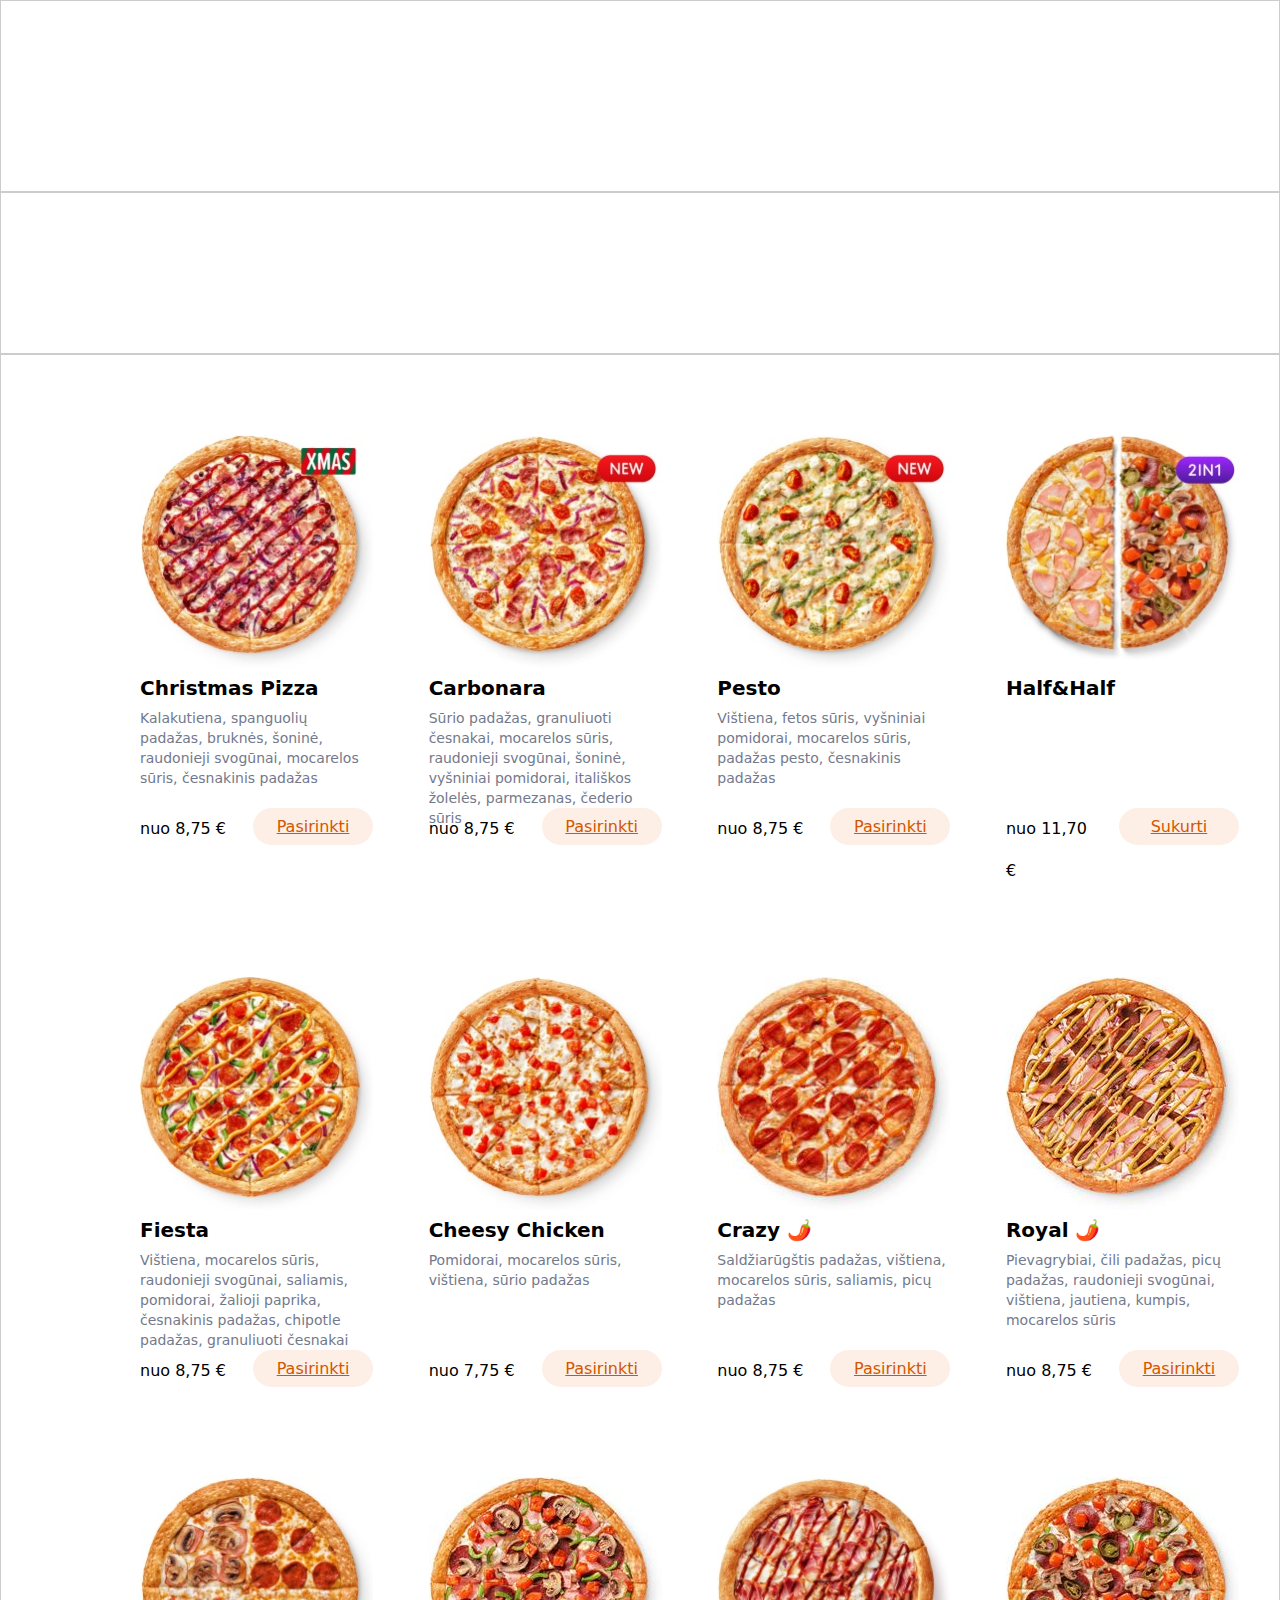
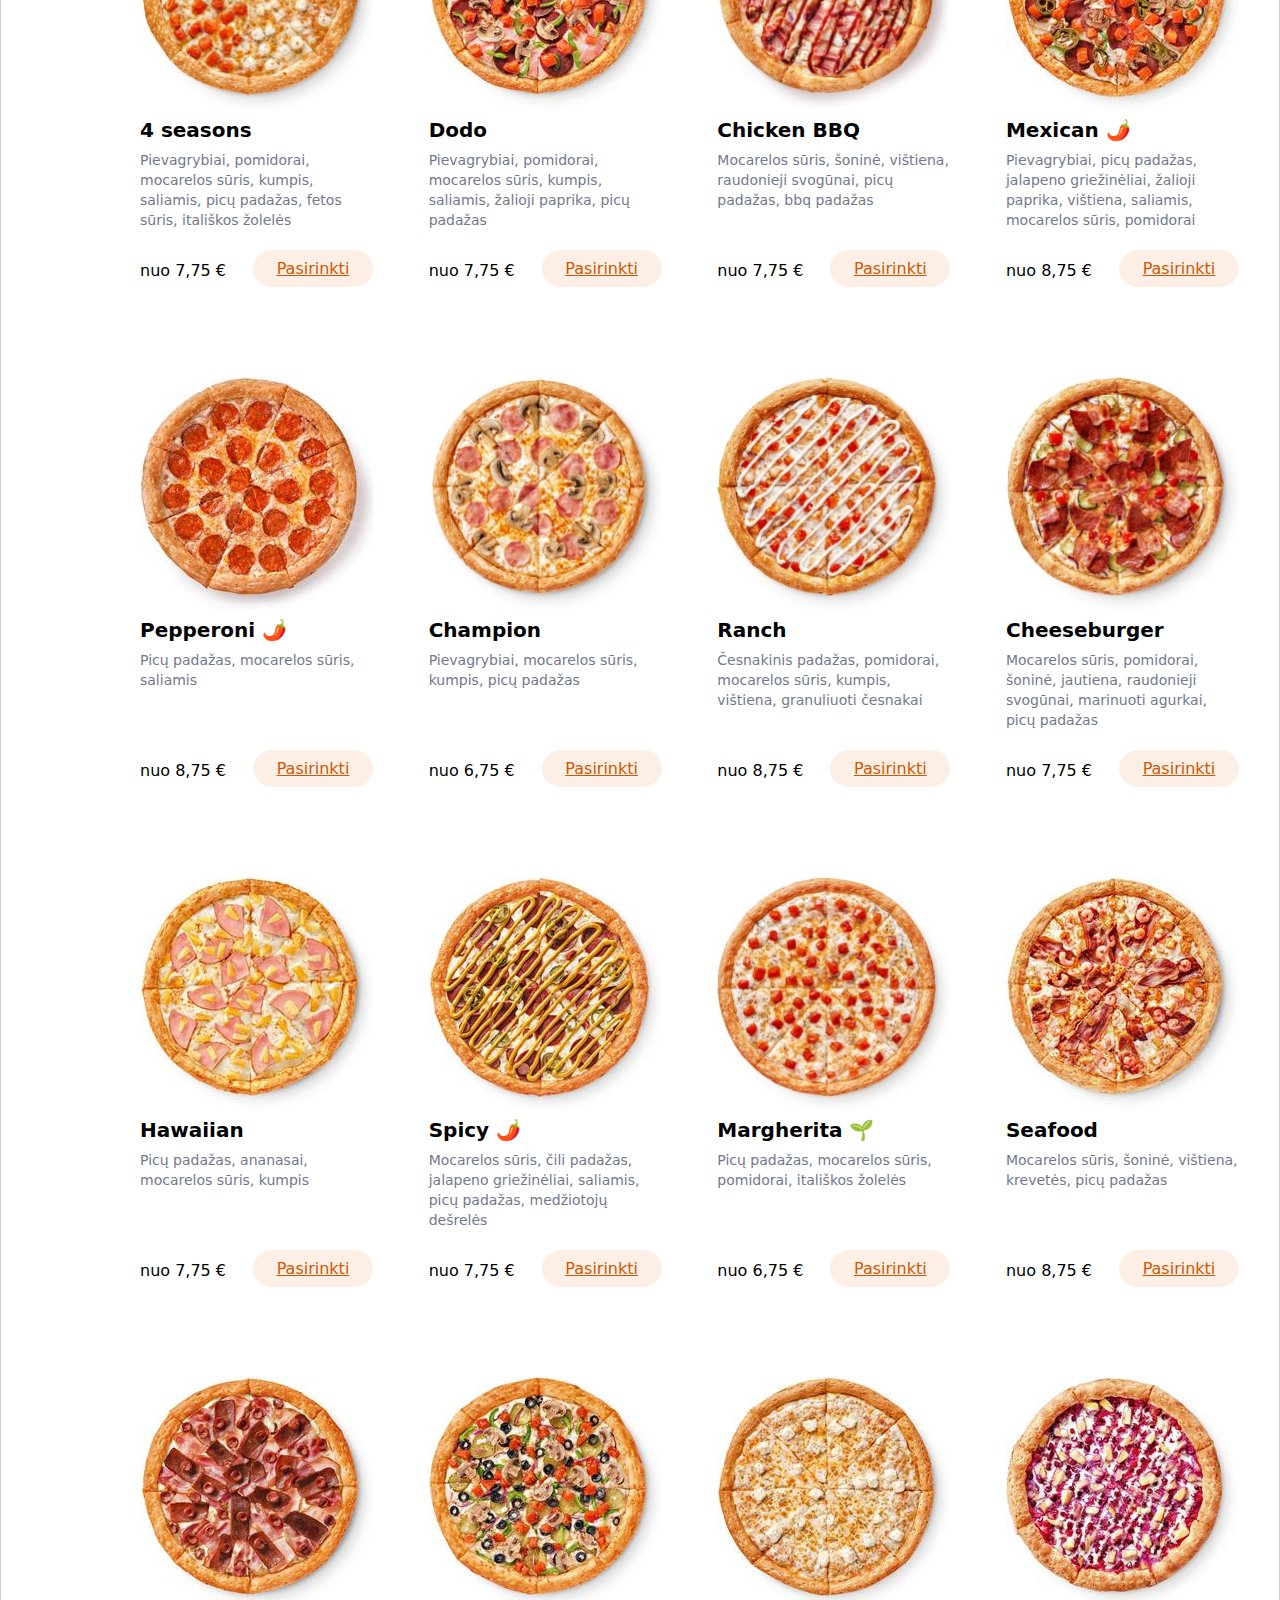
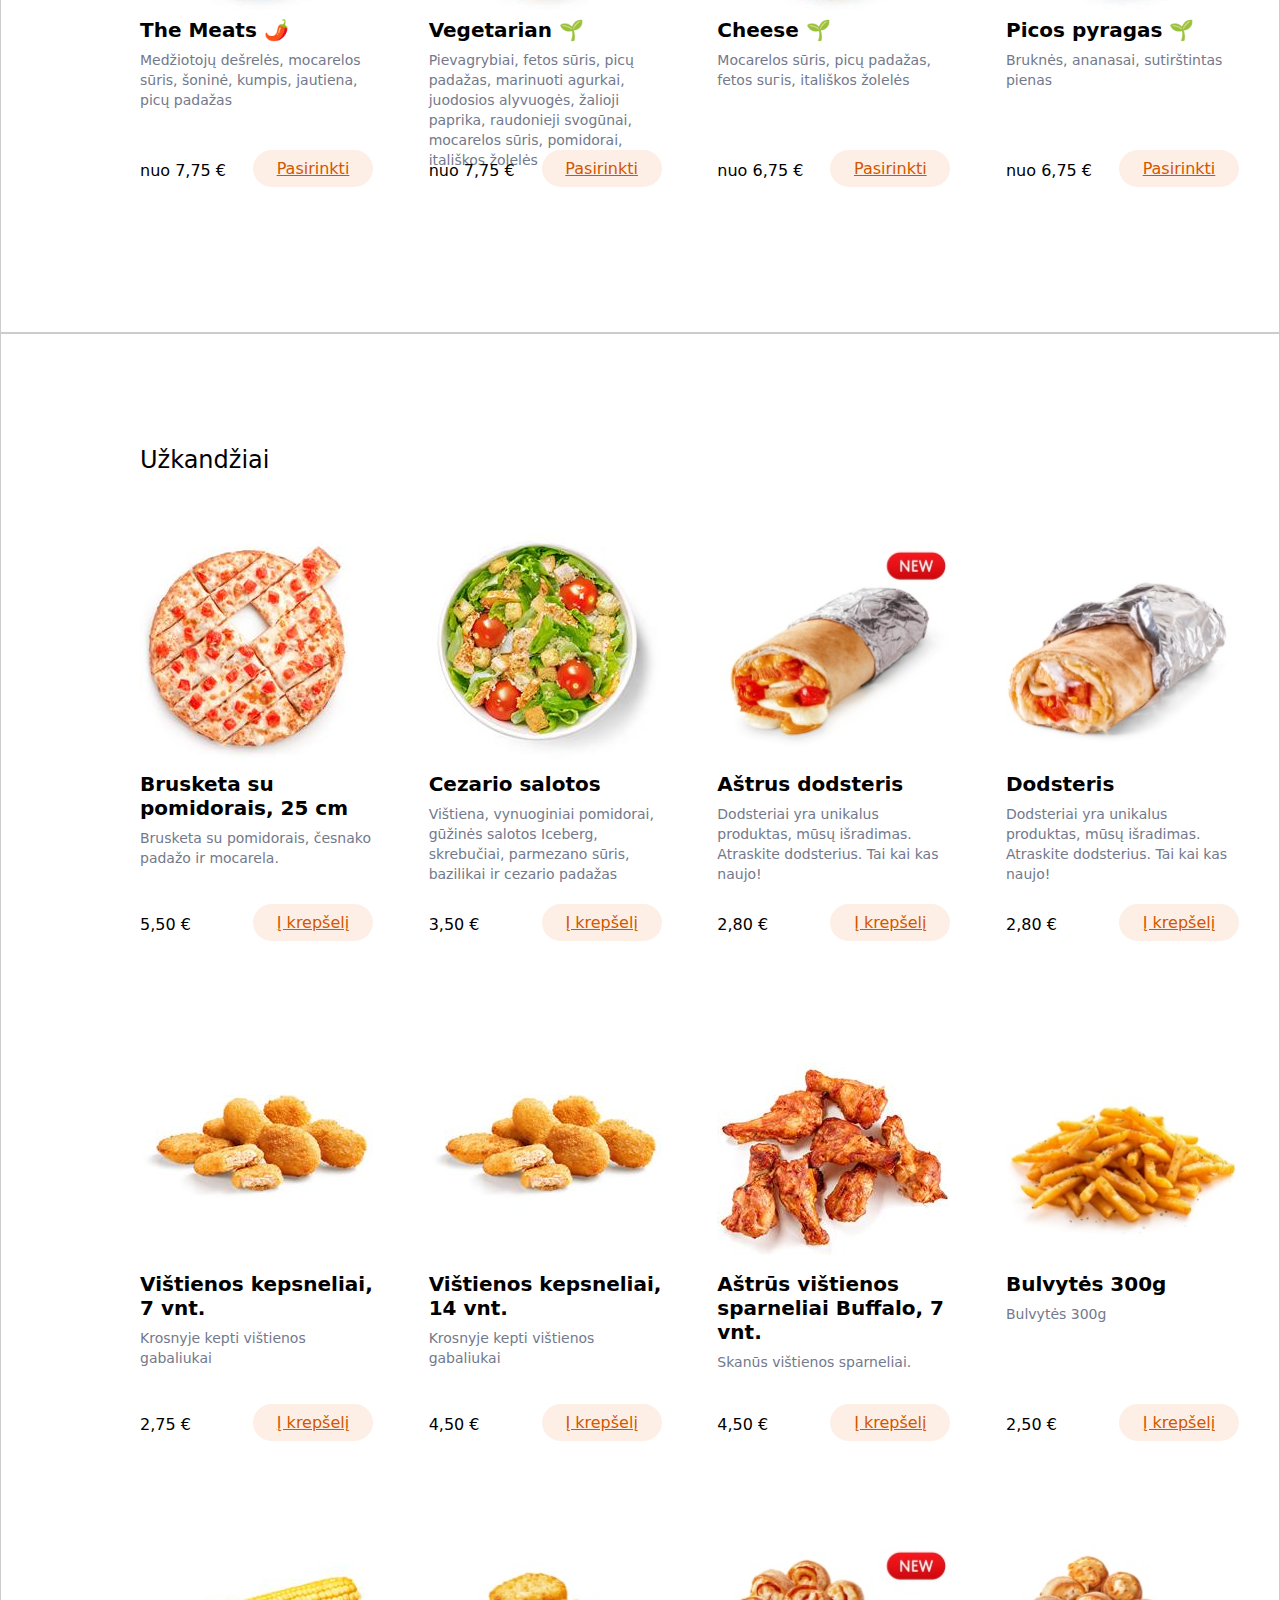
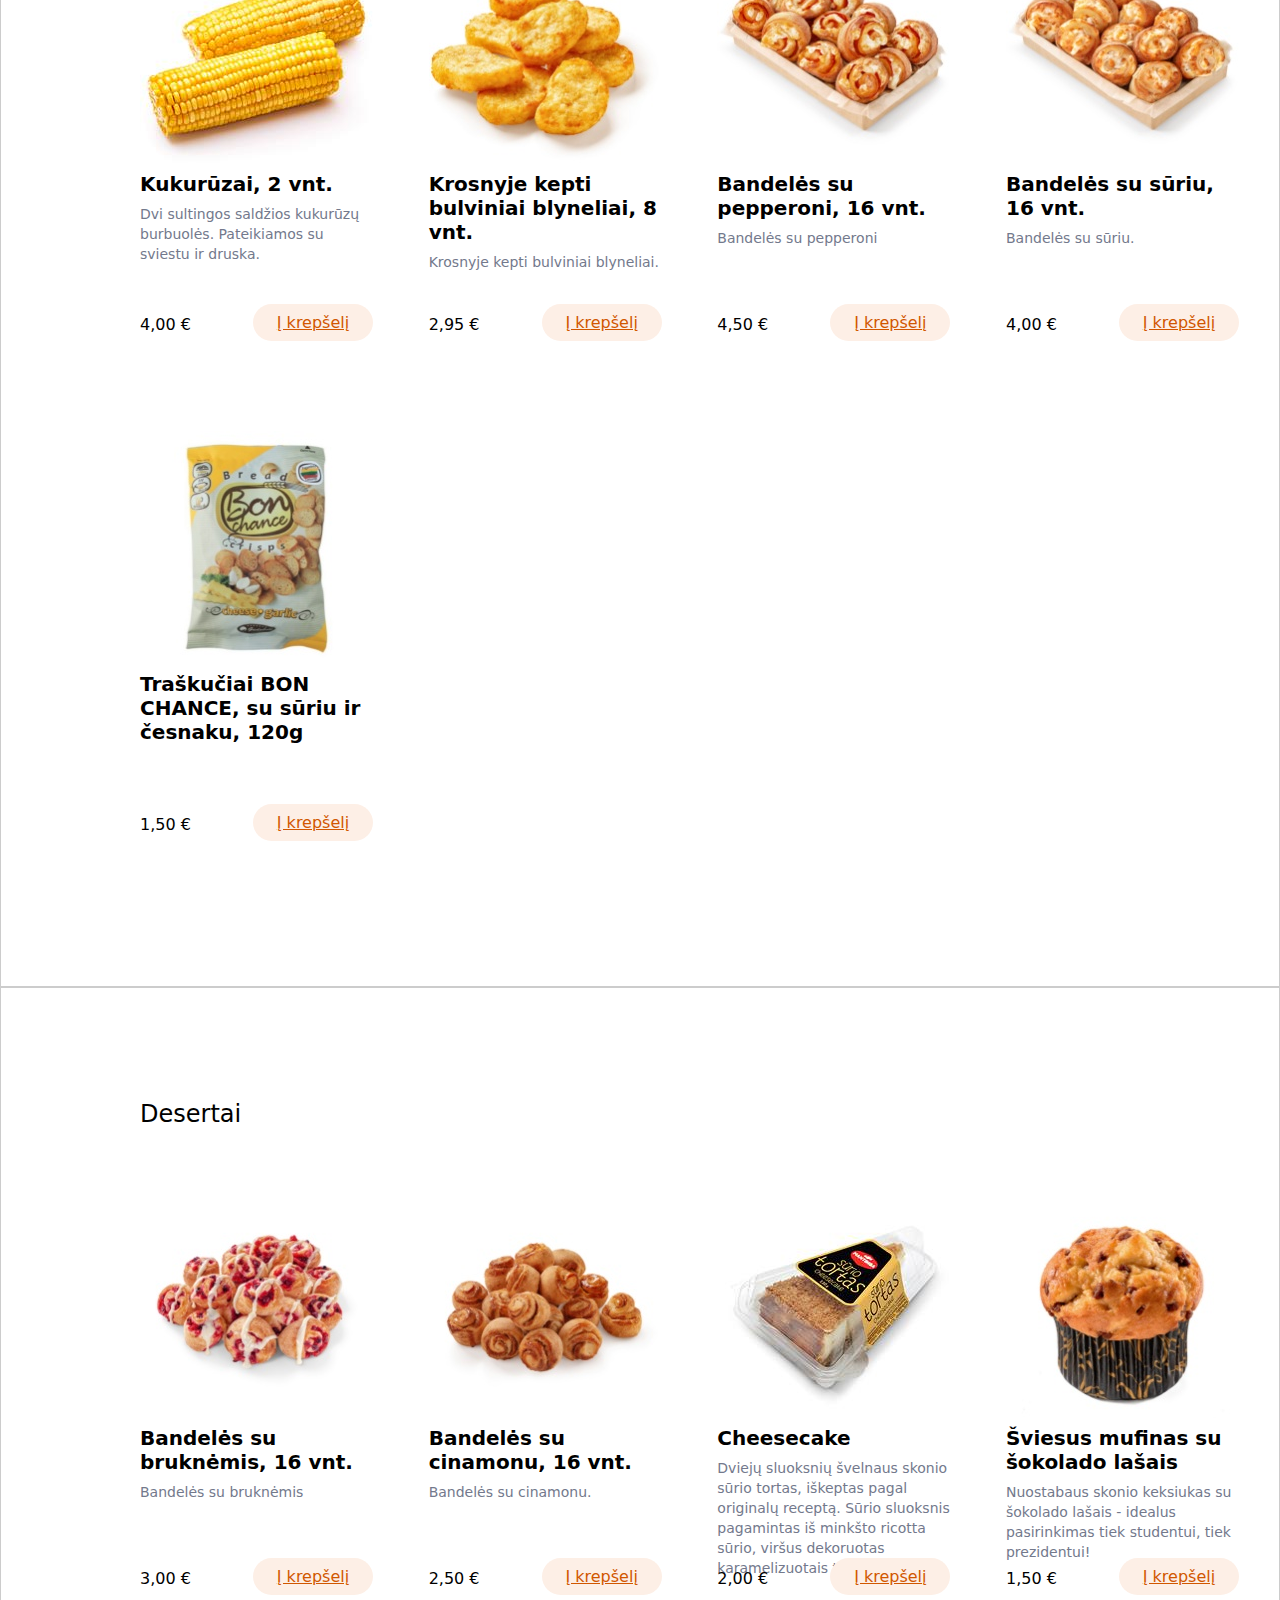
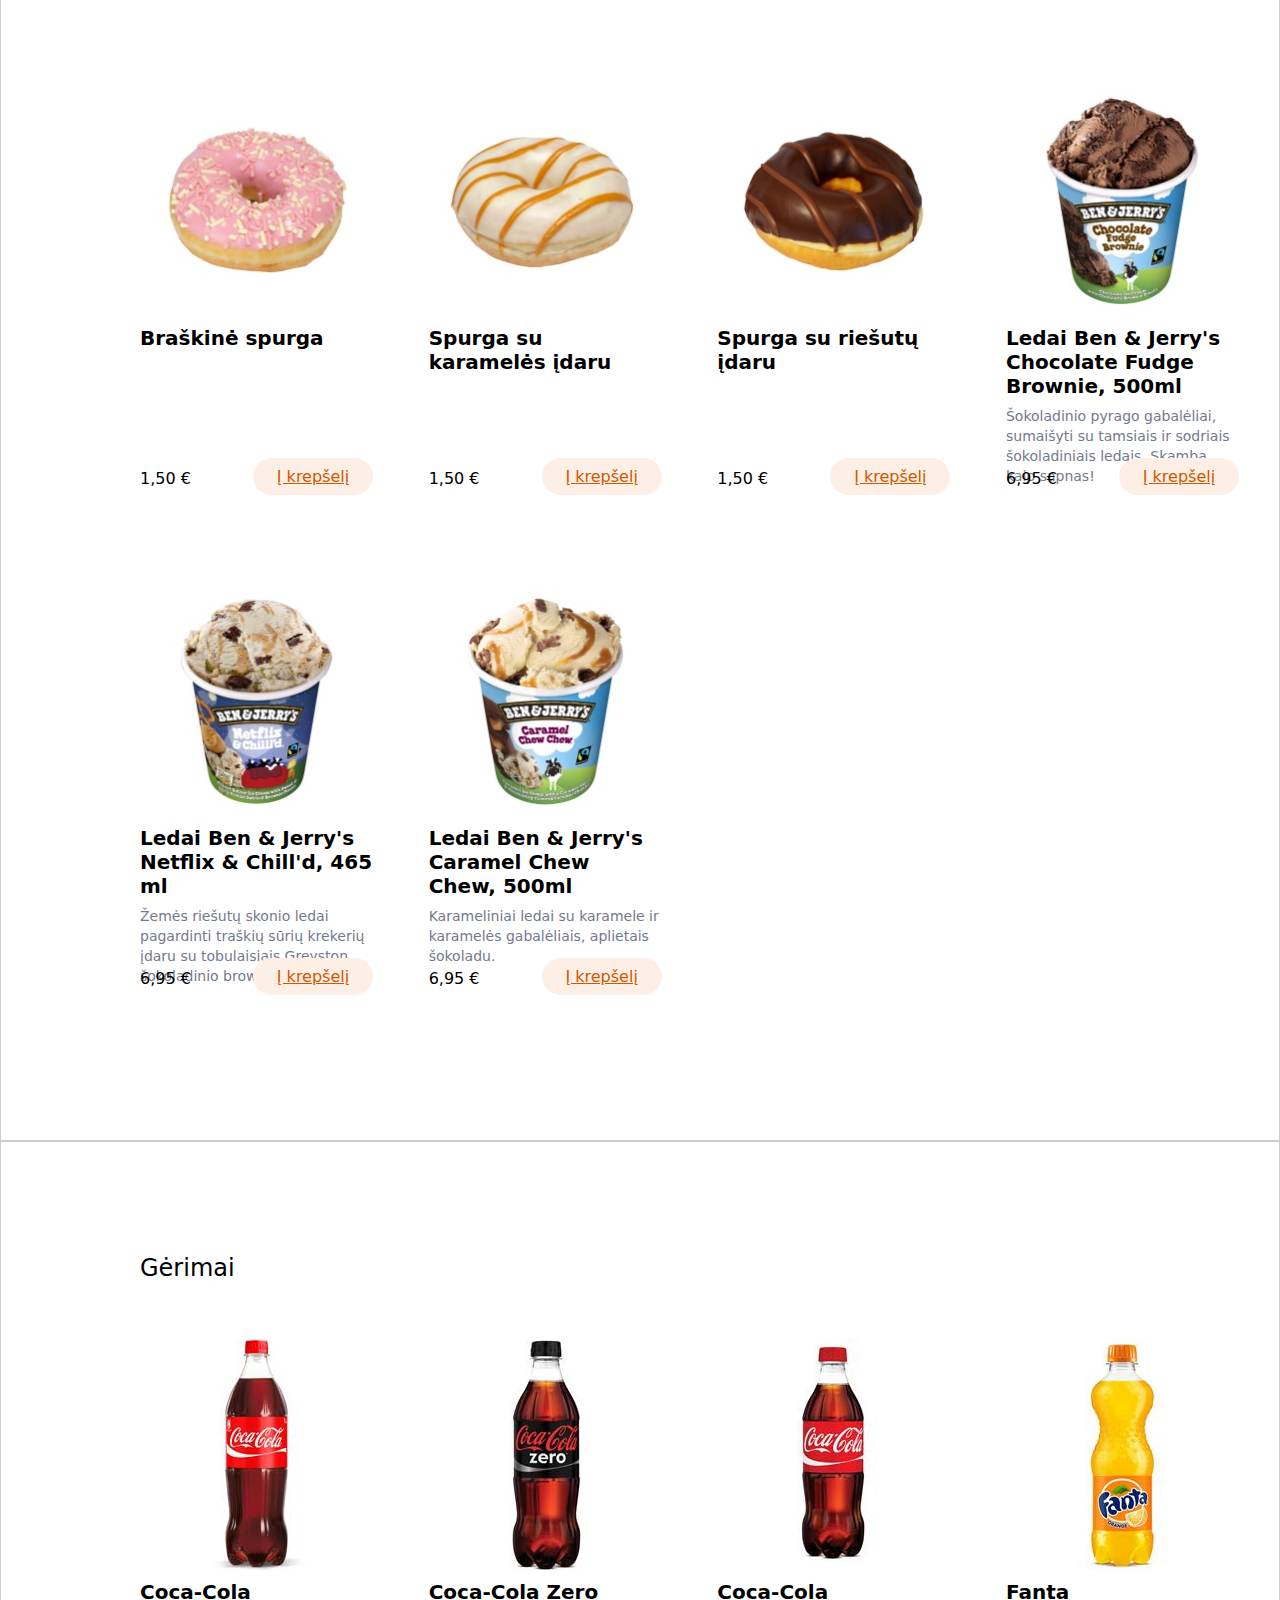
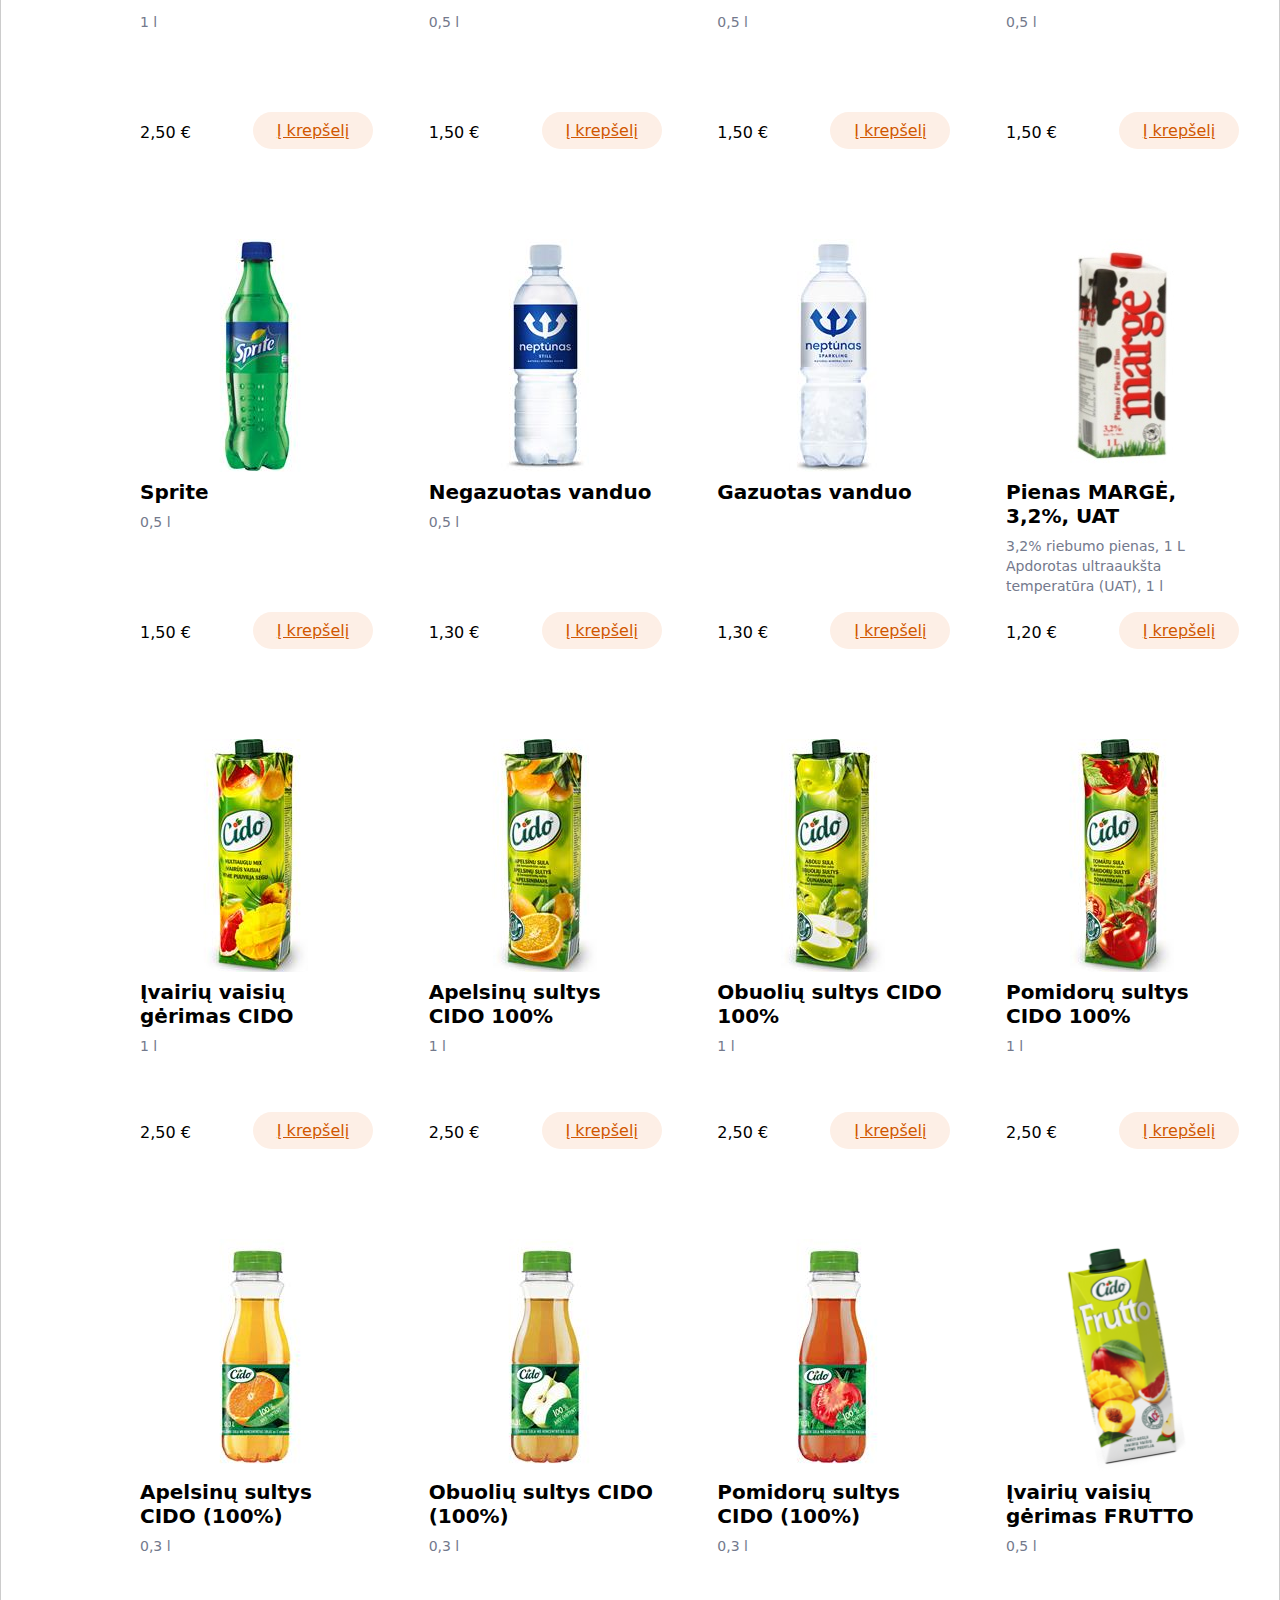
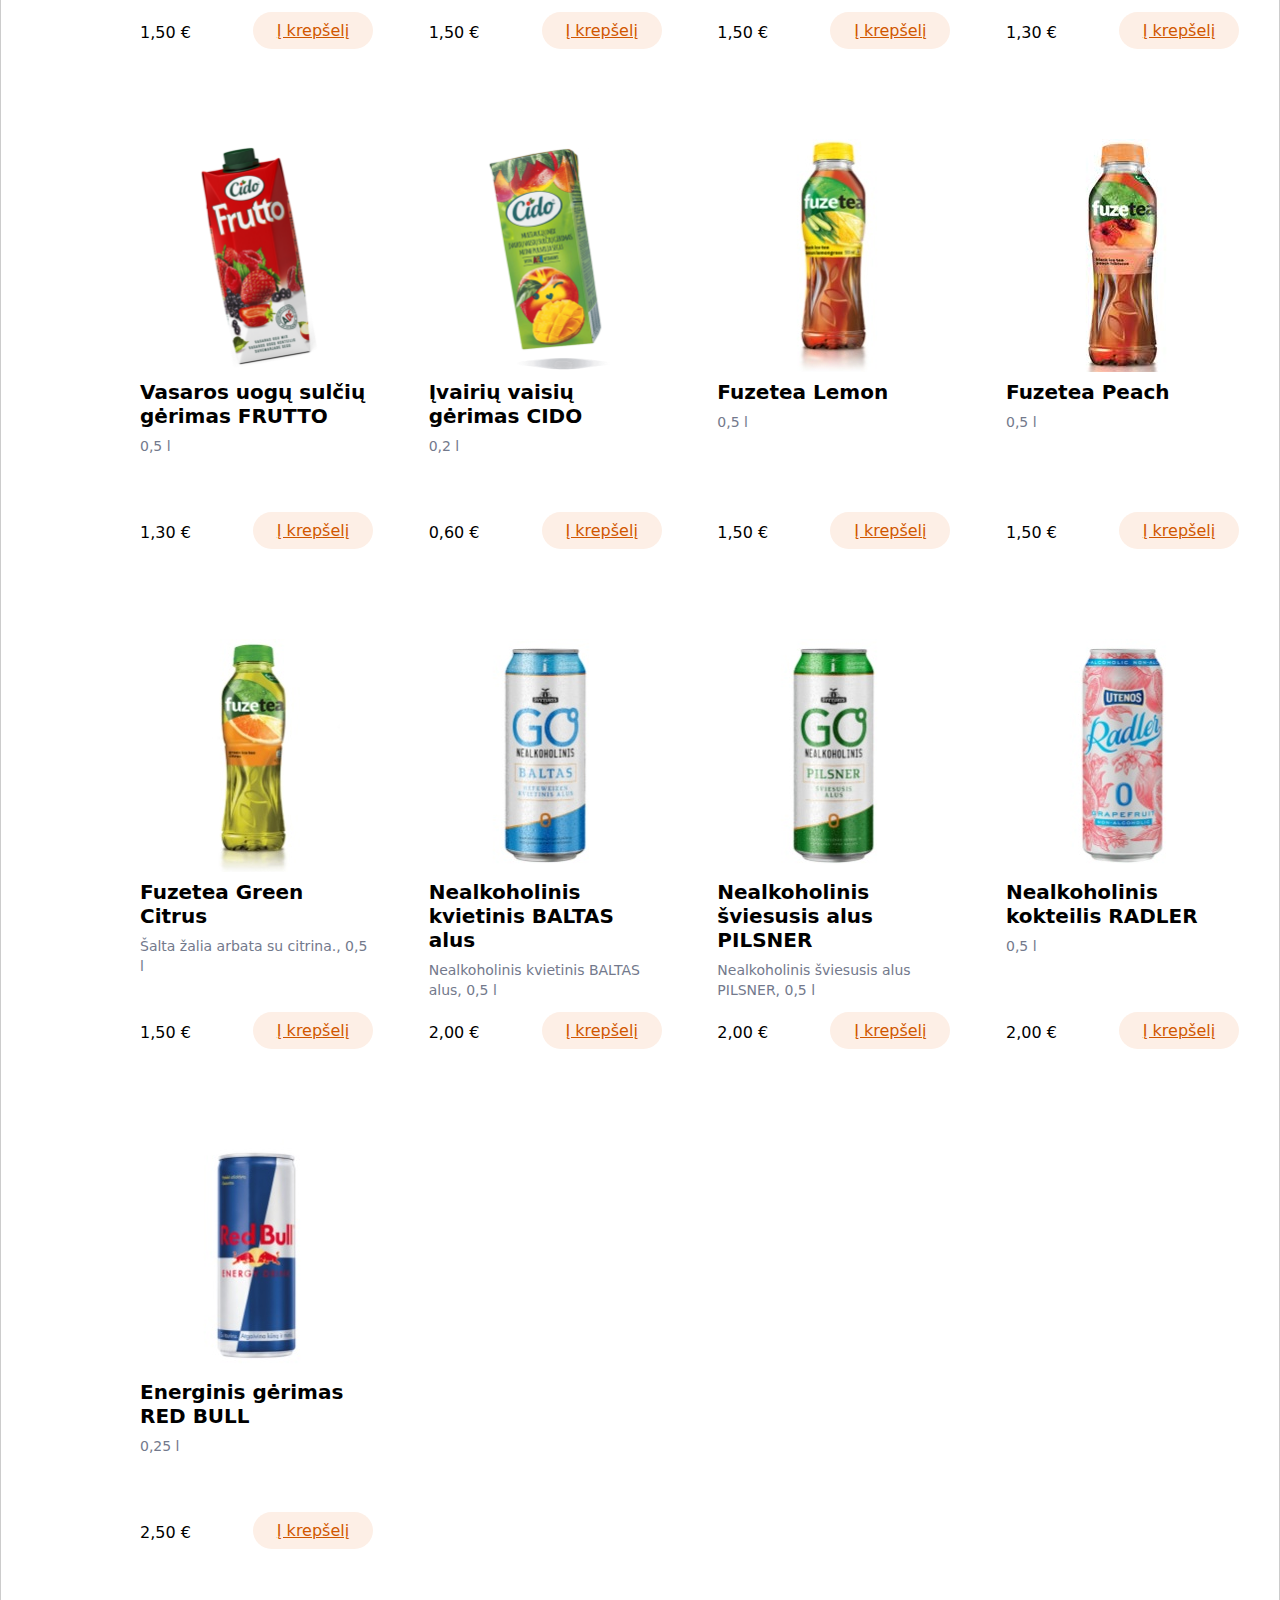
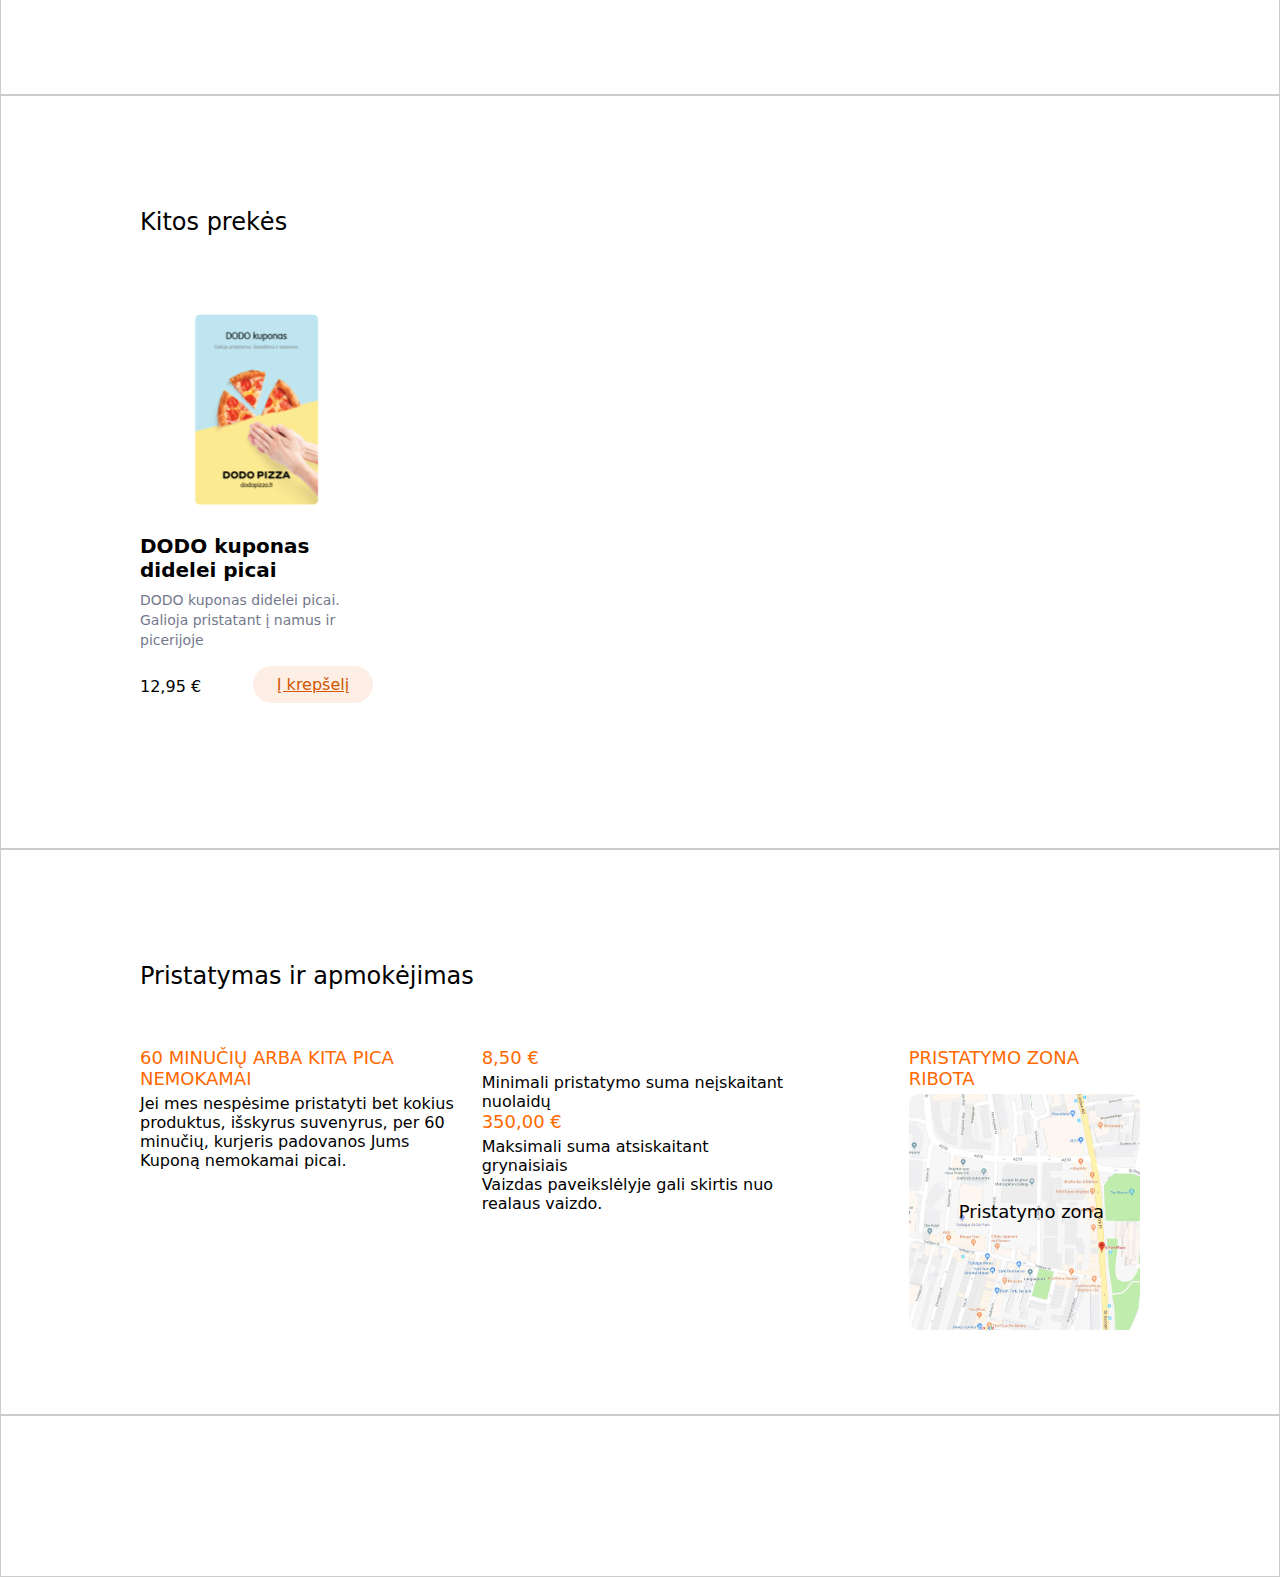
==== index.html @ 5420779f "delivery and payment render and style" ====
<!DOCTYPE html>
<html lang="en">
<head>
    <meta charset="UTF-8">
    <meta name="viewport" content="width=device-width, initial-scale=1.0">
    <title>DODO PICA</title>
    <link rel="stylesheet" href="./css/layout.css">
    <link rel="stylesheet" href="./css/reset.css">
    <link rel="stylesheet" href="./css/main.css">
    <link rel="stylesheet" href="./css/items.css">
    <link rel="stylesheet" href="./css/delivery-payment.css">
</head>
<body>
    <!-- header -->
    <header class="container">
        <div class="row"></div>
         <!-- navigation -->
         <nav class="row">
             
         </nav>
    </header>
    <!-- carusel -->
    <div class="container">
        <div class="row">

        </div>
    </div>
    <!--  pizza -->
    <div class="container">
        <div class="row" id="pizza">
        </div>
    </div>
    <!--  appetizers -->
    <div class="container">
        <div class="row" id="appetizers">
            
        </div>
    </div>
    <!--  desserts  -->
    <div class="container">
        <div class="row" id="desserts">
            
        </div>
    </div>
    <!--  drinks -->
    <div class="container">
        <div class="row" id="drinks"></div>
    </div>
    <!--  other items -->
    <div class="container">
        <div class="row" id="other"></div>
    </div>
    <!--  delivery and payment -->
    <div class="container">
        <div class="row">
            <div class="row col-12">
                <h1 class="section-header">Pristatymas ir apmokėjimas</h1>
            </div>
            <div class="col-4">
                <h2 class="orange-header">60 MINUČIŲ ARBA KITA PICA NEMOKAMAI</h2>
                <p>Jei mes nespėsime pristatyti bet kokius produktus, išskyrus suvenyrus, per 60 minučių, kurjeris padovanos Jums Kuponą nemokamai picai.</p>
            </div>
            <div class="col-4">
                <h3 class="orange-header">8,50 €</h3>
                <p>Minimali pristatymo suma neįskaitant nuolaidų</p>
                <h3 class="orange-header">350,00 €</h3>
                <p>Maksimali suma atsiskaitant grynaisiais</p>
                <p>Vaizdas paveikslėlyje gali skirtis nuo realaus vaizdo.</p>
            </div>
            <div class=" gap-1">
                <h2 class="orange-header">PRISTATYMO ZONA RIBOTA</h2>
                <div class="map">
                    <div class="map-img">
                    </div>
                </div>
                <div class="maps-note">Pristatymo zona</div>
            </div>
        </div>
    </div>
    <!--  footer -->
    <div class="container">
        <div class="row">
            
        </div>
    </div>
</body>
<script src="./js/main.js" type="module"></script>
</html>
---- css/layout.css ----
body {
    display: grid;
    grid-template-columns: 1fr;
}

.container-fluid {
    display: grid;
    grid-template-columns: 1fr 1200px 1fr;
    padding: 80px 0;
    border: 1px solid #ccc;
}

.container {
    display: grid;
    grid-template-columns: 1fr 1200px 1fr;
    padding: 80px 0;
    border: 1px solid #ccc;
    row-gap: 30px;
}
    .container-fluid > .row,
    .container > .row {
        display: grid;
        grid-template-columns: repeat(12, 1fr);
        grid-column: 2/3;
        gap: 30px;
    }
        .container-fluid > .row > .col-12,
        .container > .row > .col-12 {
            grid-column: span 12;
        }
        .container-fluid > .row > .col-11,
        .container > .row > .col-11 {
            grid-column: span 11;
        }
        .container-fluid > .row > .col-10,
        .container > .row > .col-10 {
            grid-column: span 10;
        }
        .container-fluid > .row > .col-9,
        .container > .row > .col-9 {
            grid-column: span 9;
        }
        .container-fluid > .row > .col-8,
        .container > .row > .col-8 {
            grid-column: span 8;
        }
        .container-fluid > .row > .col-7,
        .container > .row > .col-7 {
            grid-column: span 7;
        }
        .container-fluid > .row > .col-6,
        .container > .row > .col-6 {
            grid-column: span 6;
        }
        .container-fluid > .row > .col-5,
        .container > .row > .col-5 {
            grid-column: span 5;
        }
        .container-fluid > .row > .col-4,
        .container > .row > .col-4 {
            grid-column: span 4;
        }
        .container-fluid > .row > .col-3,
        .container > .row > .col-3 {
            grid-column: span 3;
        }
        .container-fluid > .row > .col-2,
        .container > .row > .col-2 {
            grid-column: span 2;
        }
        .container-fluid > .row > .col-1,
        .container > .row > .col-1 {
            grid-column: span 1;
        }

@media (max-width: 1300px) {
    .container, 
    .container-fluid {
        grid-template-columns: 1fr 1000px 1fr;
    }
    .container-fluid > .row,
    .container > .row {
        gap: 25px;
    }
        .container-fluid > .row > .col-xl-12,
        .container > .row > .col-xl-12 {
            grid-column: span 12;
        }
        .container-fluid > .row > .col-xl-11,
        .container > .row > .col-xl-11 {
            grid-column: span 11;
        }
        .container-fluid > .row > .col-xl-10,
        .container > .row > .col-xl-10 {
            grid-column: span 10;
        }
        .container-fluid > .row > .col-xl-9,
        .container > .row > .col-xl-9 {
            grid-column: span 9;
        }
        .container-fluid > .row > .col-xl-8,
        .container > .row > .col-xl-8 {
            grid-column: span 8;
        }
        .container-fluid > .row > .col-xl-7,
        .container > .row > .col-xl-7 {
            grid-column: span 7;
        }
        .container-fluid > .row > .col-xl-6,
        .container > .row > .col-xl-6 {
            grid-column: span 6;
        }
        .container-fluid > .row > .col-xl-5,
        .container > .row > .col-xl-5 {
            grid-column: span 5;
        }
        .container-fluid > .row > .col-xl-4,
        .container > .row > .col-xl-4 {
            grid-column: span 4;
        }
        .container-fluid > .row > .col-xl-3,
        .container > .row > .col-xl-3 {
            grid-column: span 3;
        }
        .container-fluid > .row > .col-xl-2,
        .container > .row > .col-xl-2 {
            grid-column: span 2;
        }
        .container-fluid > .row > .col-xl-1,
        .container > .row > .col-xl-1 {
            grid-column: span 1;
        }
}
@media (max-width: 1100px) {
    .container, 
    .container-fluid {
        grid-template-columns: 15px 1fr 15px;
    }
    .container-fluid > .row,
    .container > .row {
        gap: 20px;
    }
        .container-fluid > .row > .col-lg-12,
        .container > .row > .col-lg-12 {
            grid-column: span 12;
        }
        .container-fluid > .row > .col-lg-11,
        .container > .row > .col-lg-11 {
            grid-column: span 11;
        }
        .container-fluid > .row > .col-lg-10,
        .container > .row > .col-lg-10 {
            grid-column: span 10;
        }
        .container-fluid > .row > .col-lg-9,
        .container > .row > .col-lg-9 {
            grid-column: span 9;
        }
        .container-fluid > .row > .col-lg-8,
        .container > .row > .col-lg-8 {
            grid-column: span 8;
        }
        .container-fluid > .row > .col-lg-7,
        .container > .row > .col-lg-7 {
            grid-column: span 7;
        }
        .container-fluid > .row > .col-lg-6,
        .container > .row > .col-lg-6 {
            grid-column: span 6;
        }
        .container-fluid > .row > .col-lg-5,
        .container > .row > .col-lg-5 {
            grid-column: span 5;
        }
        .container-fluid > .row > .col-lg-4,
        .container > .row > .col-lg-4 {
            grid-column: span 4;
        }
        .container-fluid > .row > .col-lg-3,
        .container > .row > .col-lg-3 {
            grid-column: span 3;
        }
        .container-fluid > .row > .col-lg-2,
        .container > .row > .col-lg-2 {
            grid-column: span 2;
        }
        .container-fluid > .row > .col-lg-1,
        .container > .row > .col-lg-1 {
            grid-column: span 1;
        }
}
---- css/main.css ----
.item-name{
}
---- css/items.css ----
/* style for pizzas appetizers desserts and drinks */
.section-header{
    width: 100%;
    color: rgb(0, 0, 0);
    font-weight: 500;
    font-size: 24px;
    margin: 32px 0px;
}
.item{
    display: inline-block;
    margin-bottom: 60px;
    width: 292px;
    margin-right: 37.3333px;
}    
        .item-img > img {
            width: 100%;
            position: relative;
            top: 0px;
            image-rendering: auto;
            cursor: pointer;
            margin: 0px;
            border-radius: 12px;
            transition: top 150ms ease-out 0s;
        }
        .item-img > img:hover {
            top: 3px;
        }
    .item-description{
        display: inline-block;
        height: 140px;
    }
        .item-name{
            color: rgb(0, 0, 0);
            font-size: 20px;
            line-height: 24px;
            margin: 8px 0px;
        }
        .item-ingredients{
            width: 100%;
            font-size: 14px;
            line-height: 20px;
            font-family: system-ui, -apple-system, BlinkMacSystemFont, "Segoe UI", Roboto, Oxygen-Sans, Ubuntu, Cantarell, "Helvetica Neue", Arial, sans-serif, "Apple Color Emoji", "Segoe UI Emoji", "Segoe UI Symbol";
            color: rgb(115, 121, 140);
            font-weight: 400;
            margin: 0px;
        }
    .price-select{
        display: inline-block;
        width: 100%;
    }
        .price-select > .price{
            display: inline-block;
            float: left;
            width: 40%;
            margin-right: 10%;
            font-size: 22px;
            color: rgb(0, 0, 0);
            font-weight: 500;
            line-height: 42px;
            text-align: left;
        }
        .price-select > .select{
            display: inline-block;
            float: right;
            width: 50%;
            border: 1px solid transparent;
            border-radius: 20px;
            background-color: #fdefe6;
            text-align: center;
            color: rgb(209, 87, 0);
            font-weight: 500;
            cursor: pointer;
            min-width: 120px;
            height: 37px;
            padding: 8px 20px;
            font-size: 16px;
            line-height: 20px;
        }
        .price-select > .select:hover{
            background-color: rgb(255, 210, 179);
            color: rgb(209, 87, 0);
        }
@media only screen and (max-width: 1439px){
    .item {
        width: 233px;
        margin-right: 30.6666px;
    }
    .price-select > .price{
        font-size: 16px;
        margin-right: 5%;
    }
}
@media only screen and (max-width: 1279px){
    .item {
        width: 218px;
        margin-right: 29.3333px;
    }
    .price-select > .price{
        margin-right: 0;
    }
}

@media only screen and (max-width: 1100px){
    body{
        width: 1100px;
        overflow-x: hidden;
    }
}
---- css/delivery-payment.css ----
.orange-header{
    font-weight: 500;
    font-size: 18px;
    color: rgb(255, 105, 0);
    text-transform: uppercase;
    margin: 0px 0px 5px;
}
.gap-1{
    grid-column-start: 10;
    grid-column-end: 13;
}
    .map{
        overflow: hidden;
        height: 240px;
    }
    .map:hover .map-img,
    .map:focus .map-img{
        transform: scale(1.4);    
        transition: transform 4s ease;
        border-radius: 10px;
    }
        .map-img {
            width: 100%;
            height: 100%;
            background-image: url(../img/main/maps.png);
            background-size: cover;
            background-position: center;
            display: block;
            height: 236px;
            overflow: hidden;
            border-radius: 10px;
        }
        .map-img:hover{
            border-radius: 10px;
        }
        .maps-note{
            position: absolute;
            margin-top: -135px;
            margin-left: 50px;
            font-size: 18px;
            line-height: 1.4;
        }
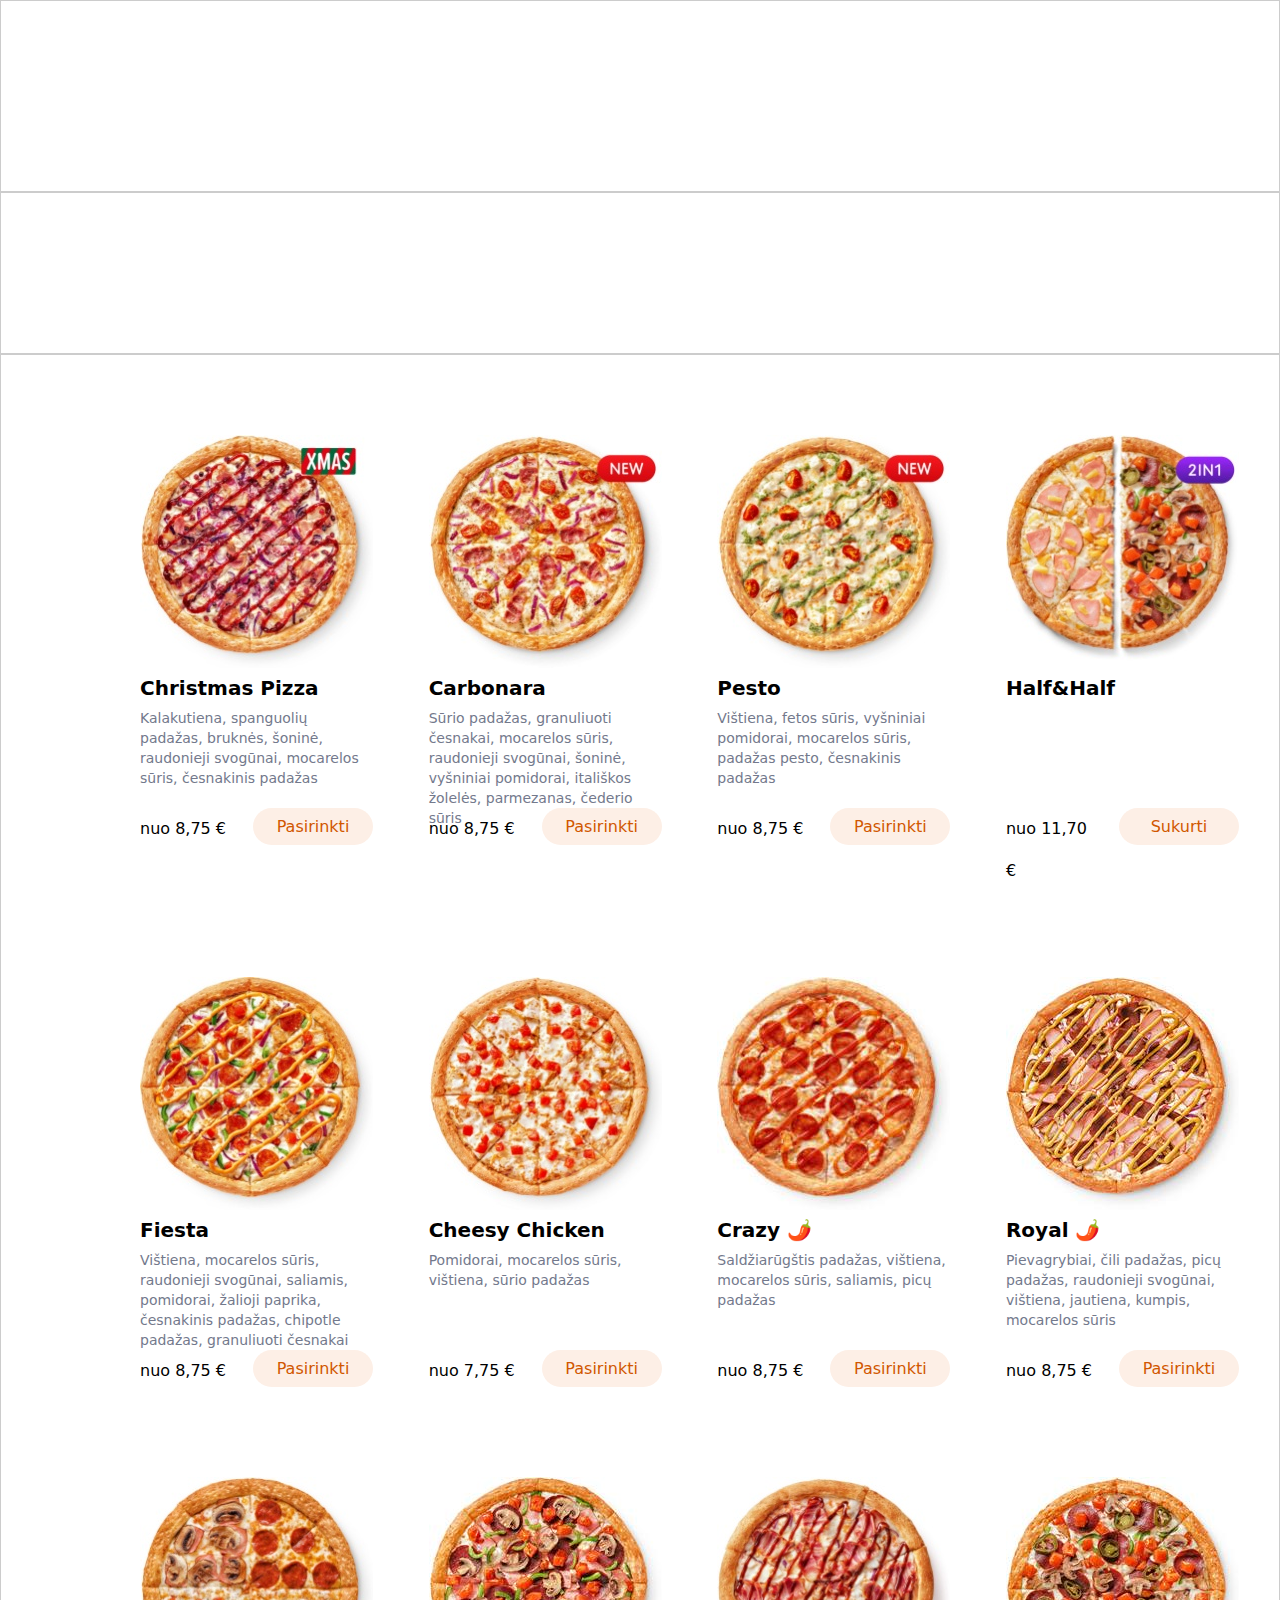
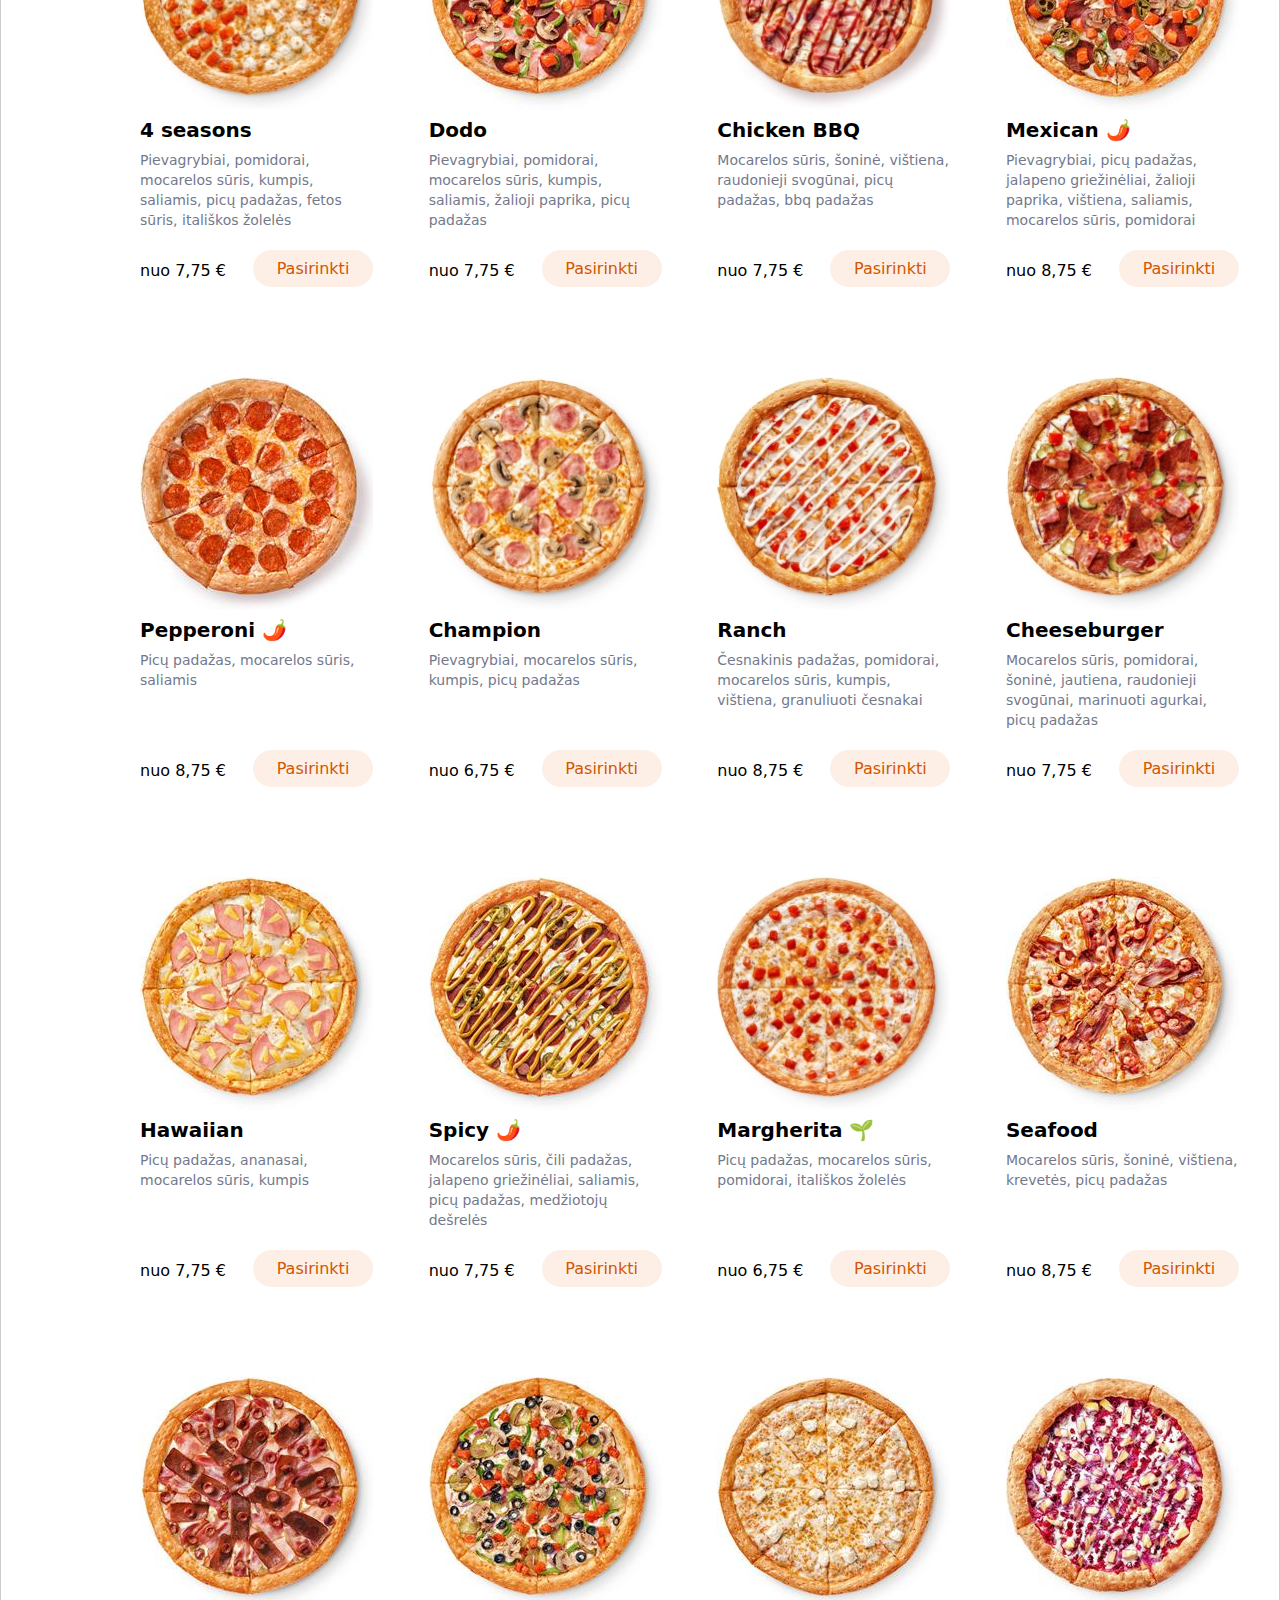
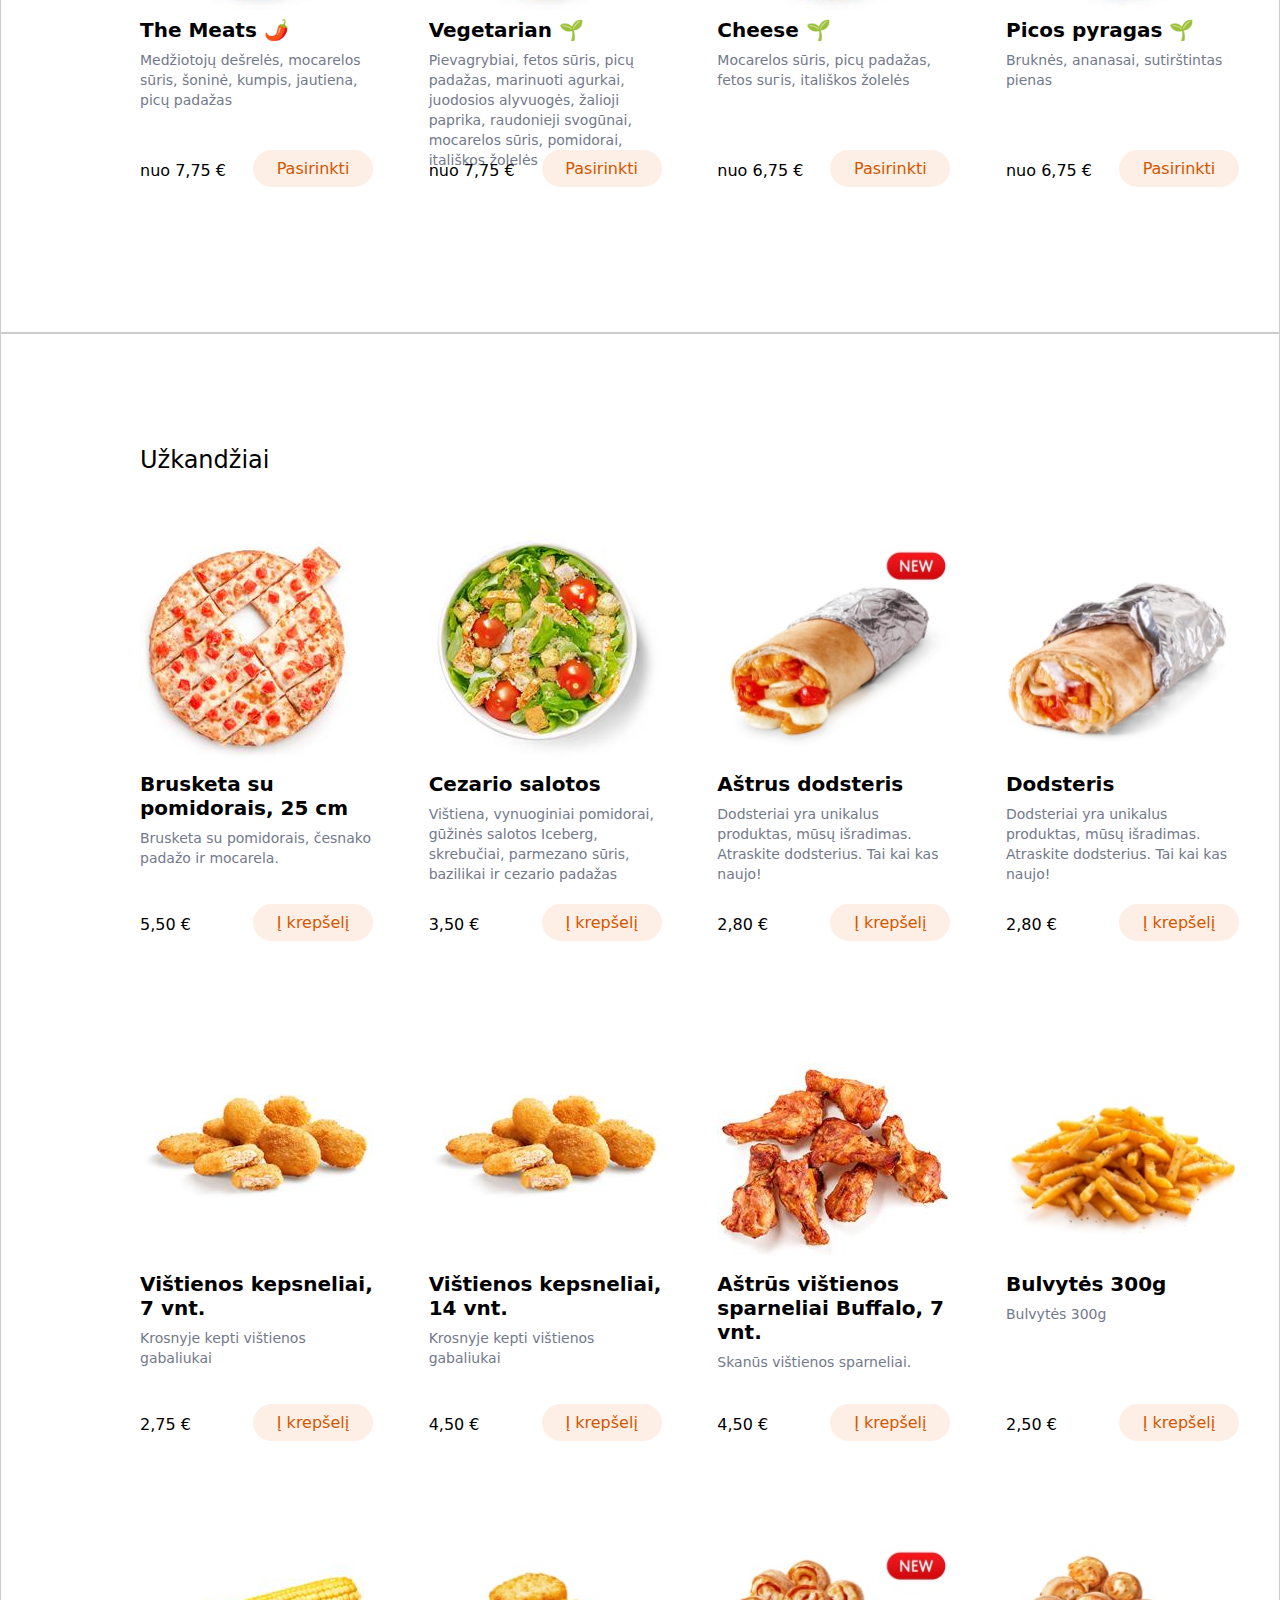
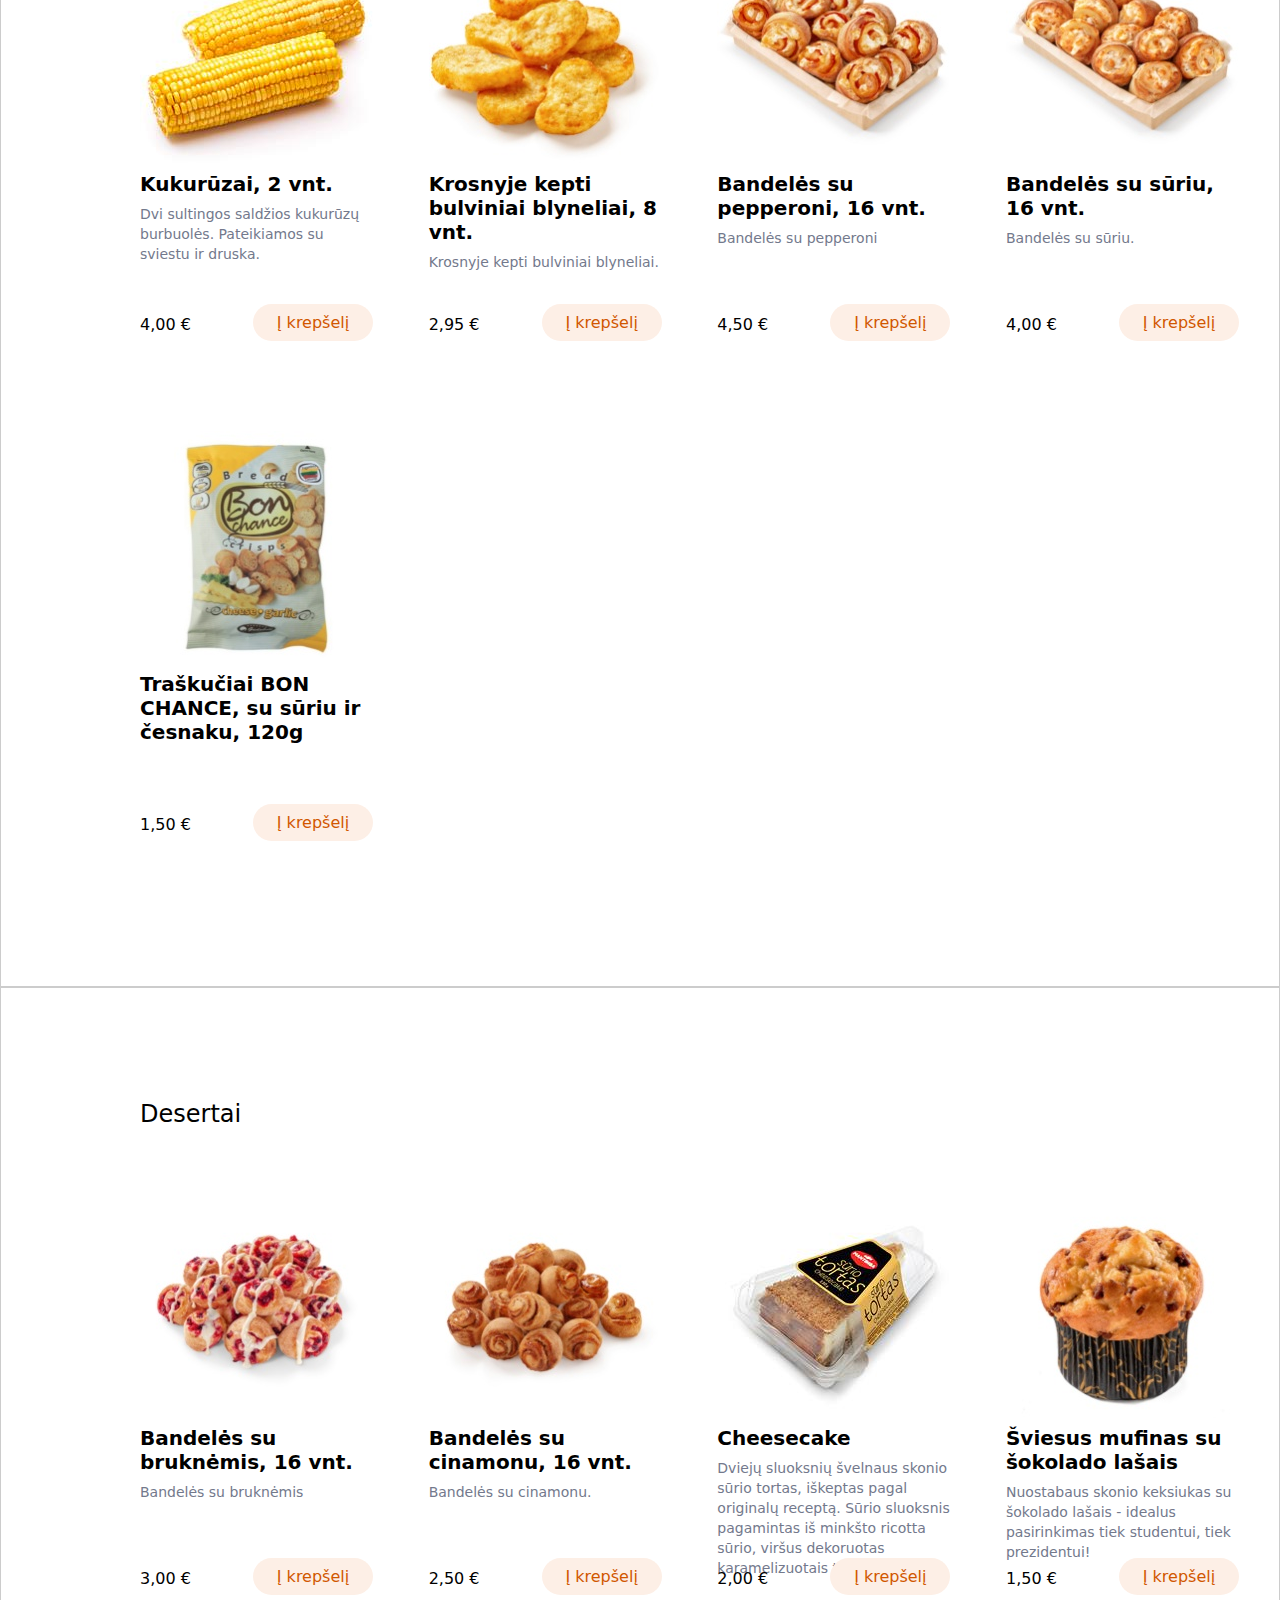
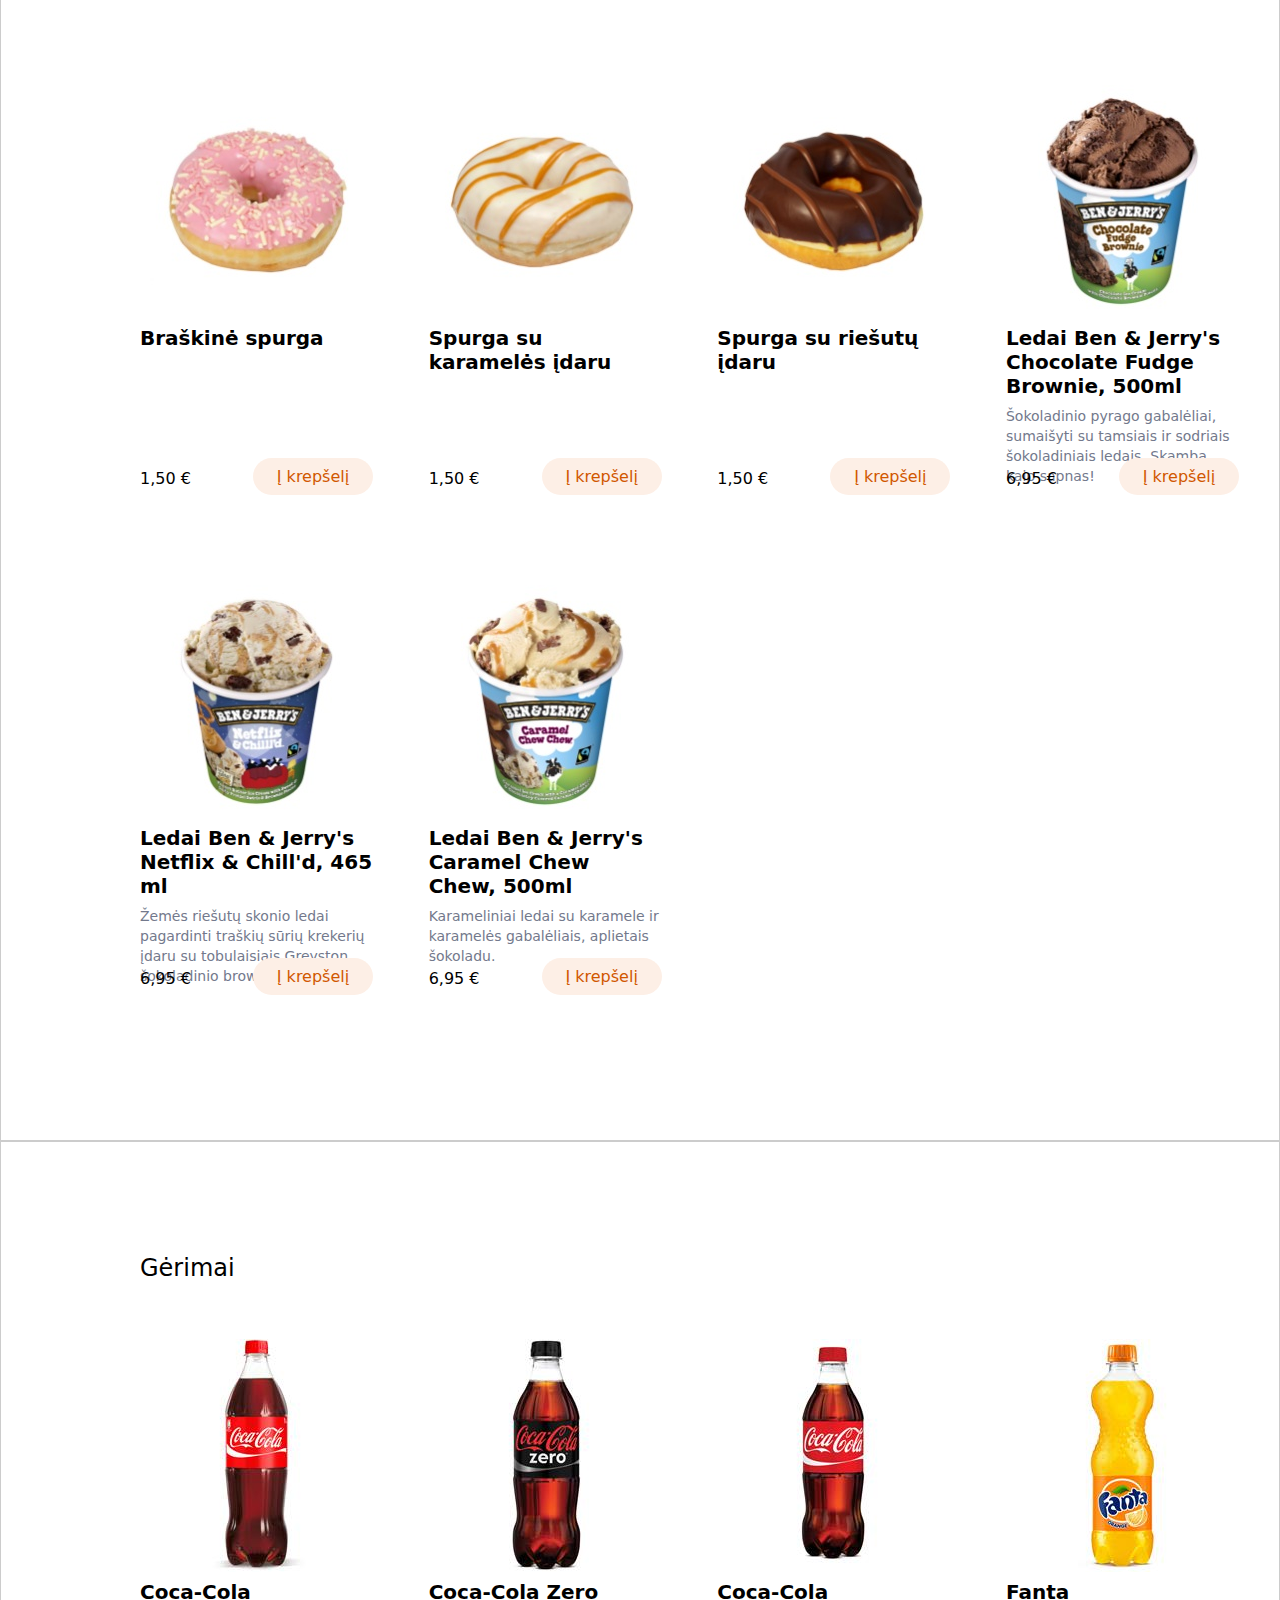
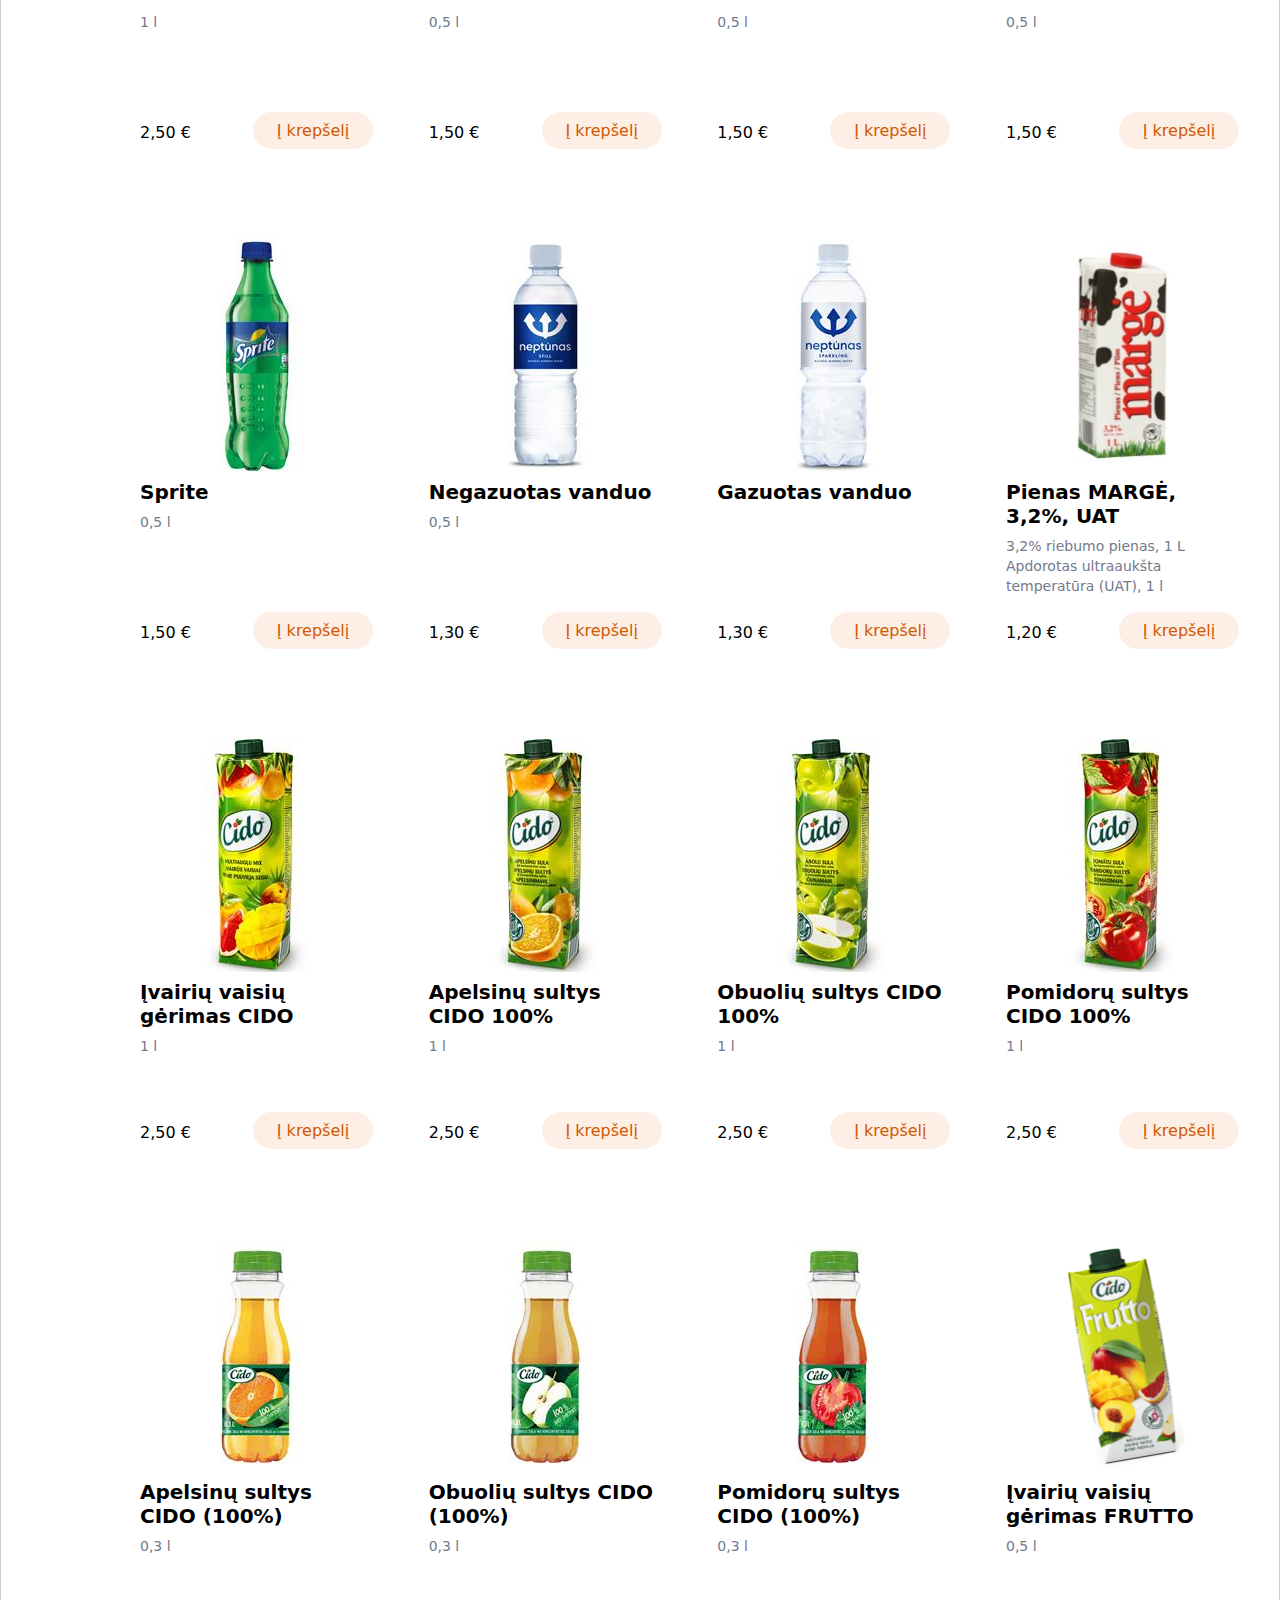
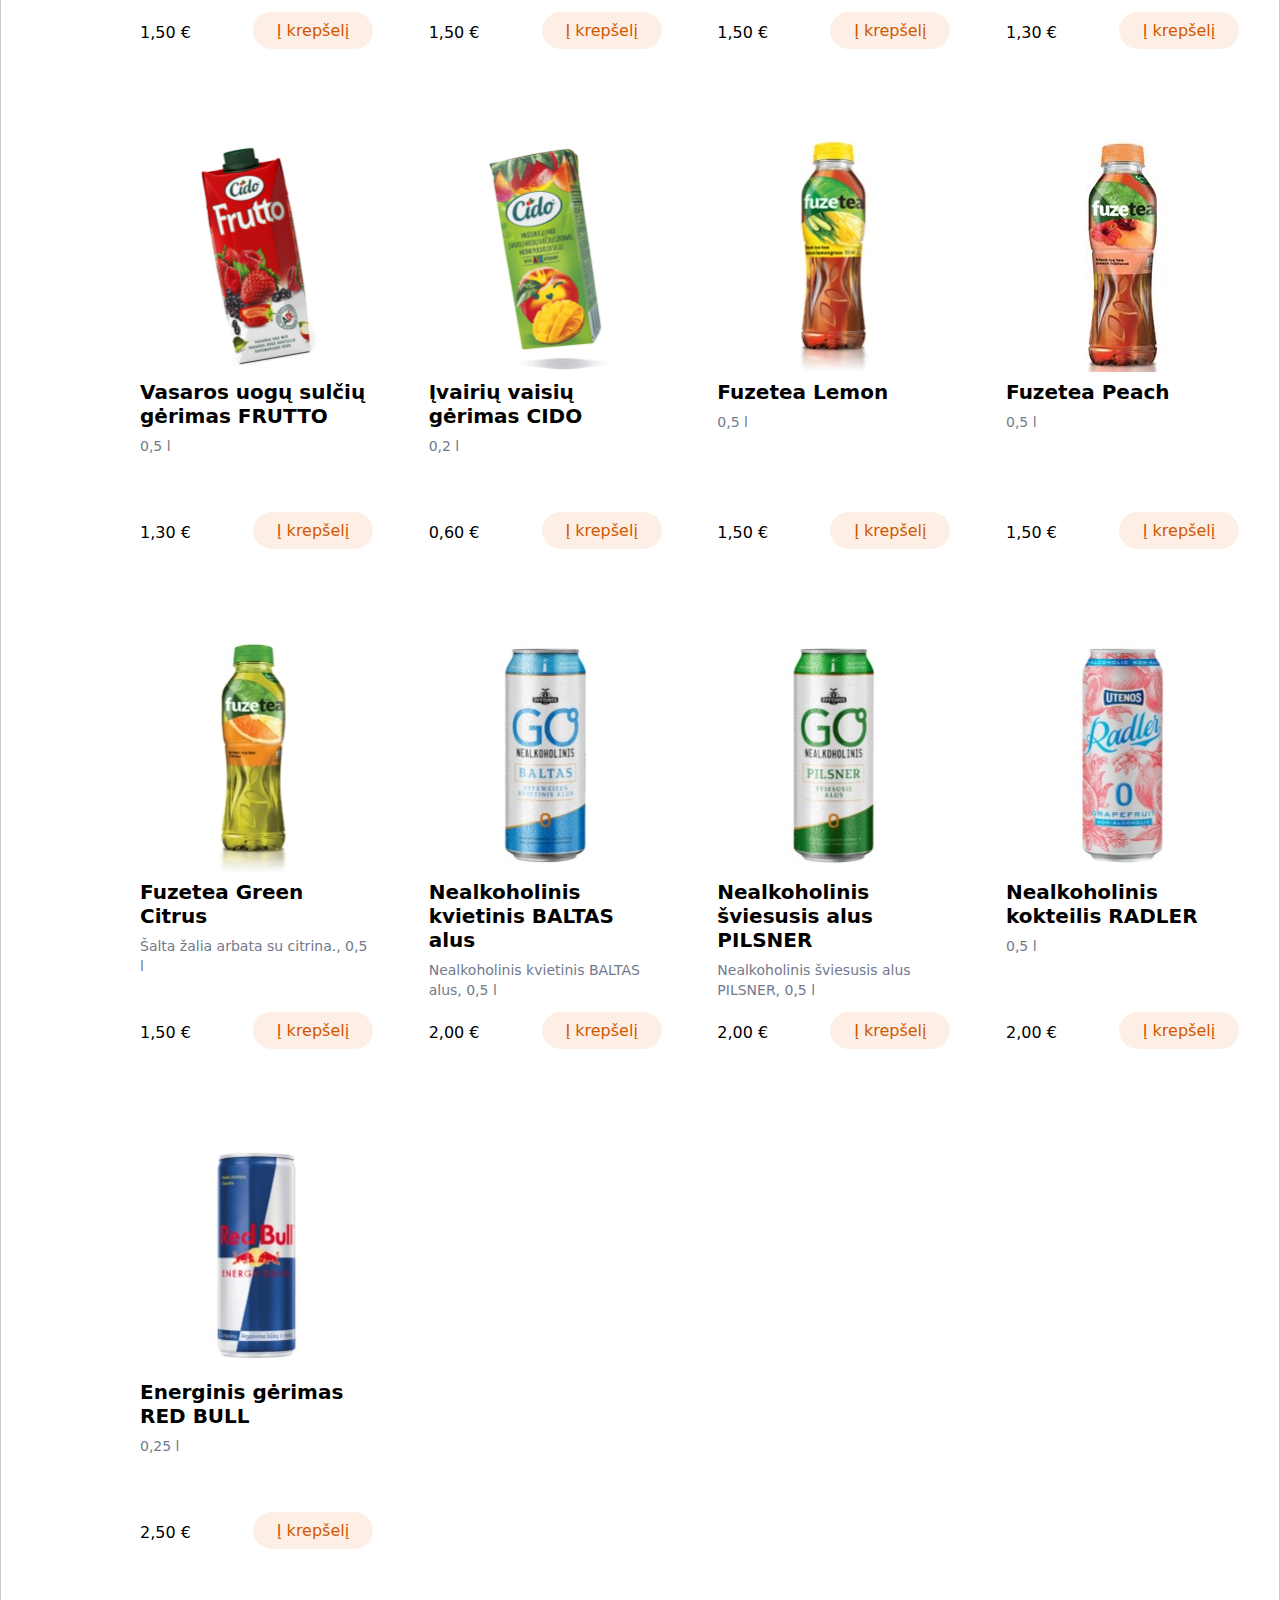
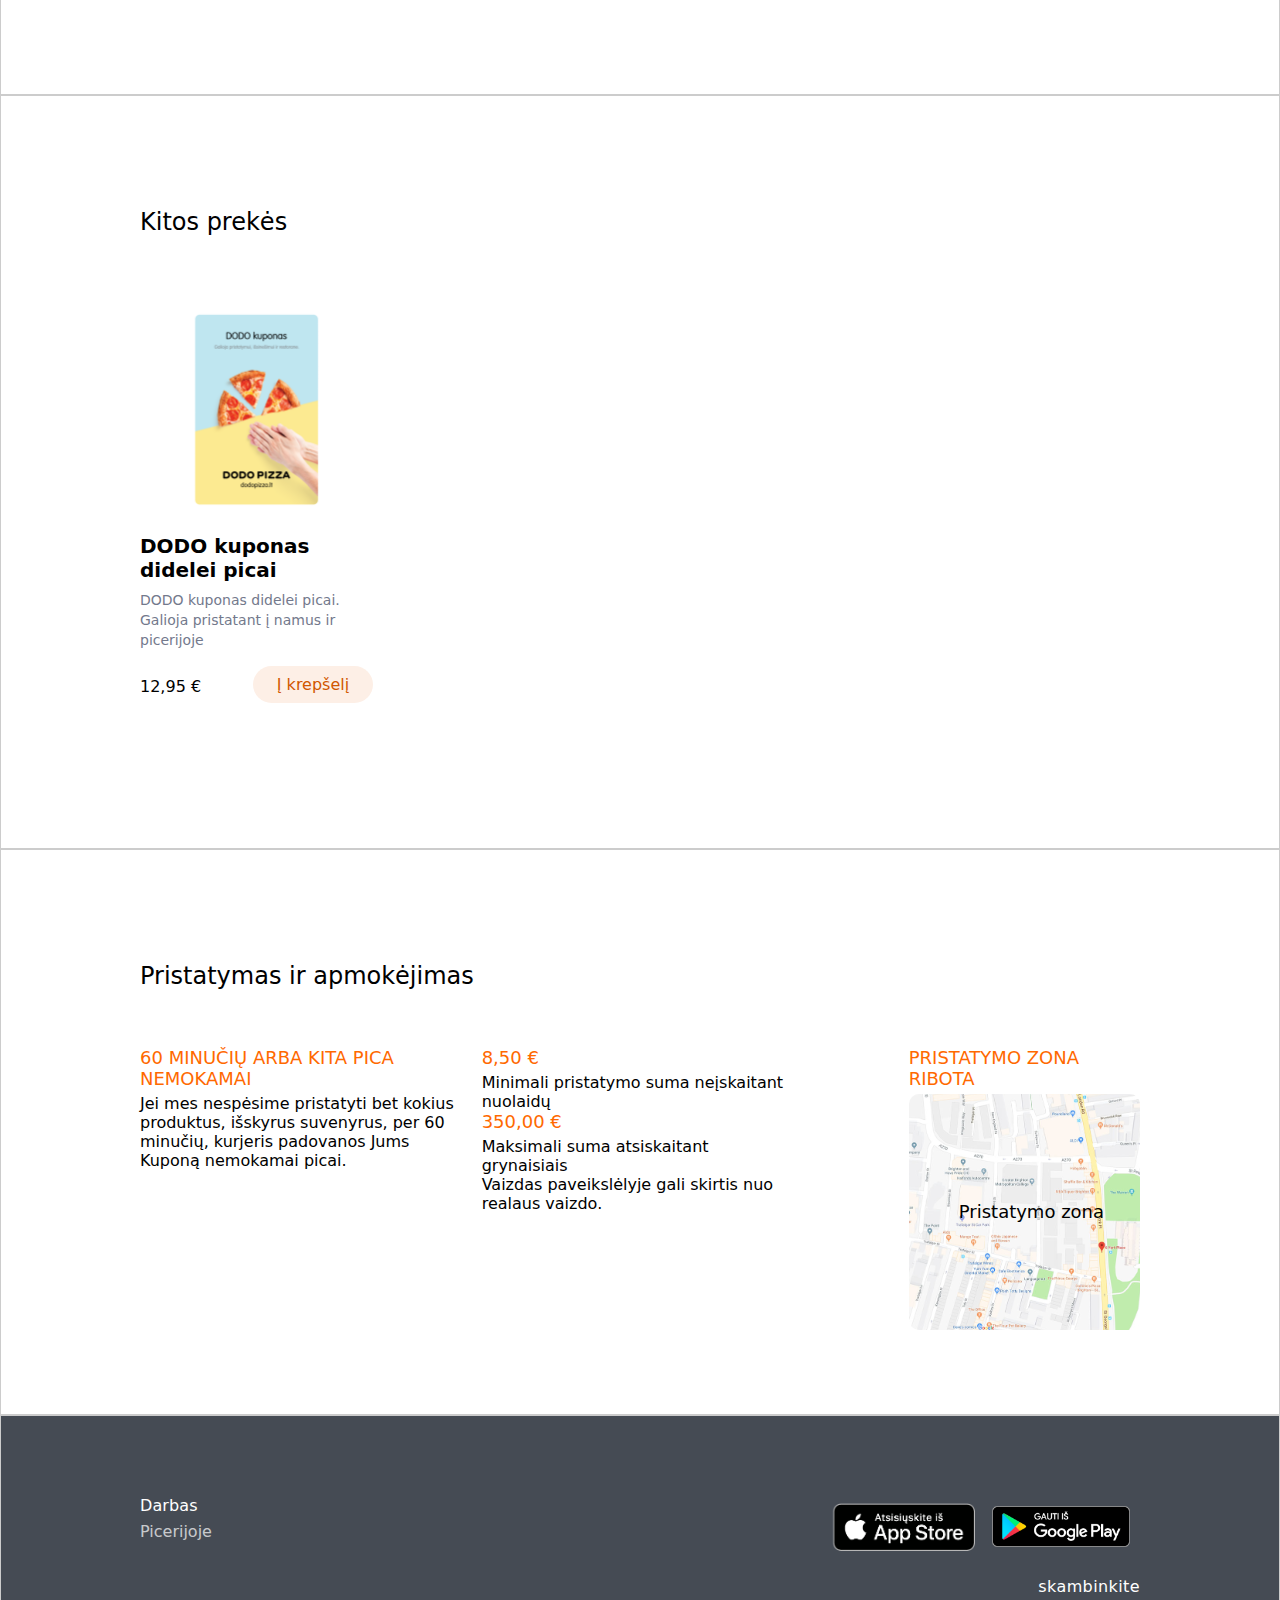
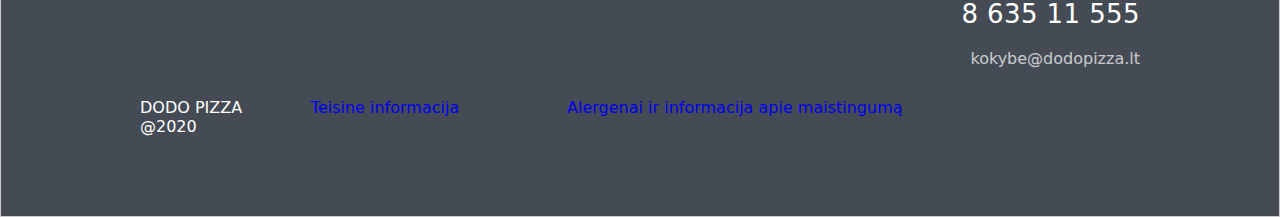
==== commit 0289fe1a: "footer" ====
--- a/index.html
+++ b/index.html
@@ -9,6 +9,7 @@
     <link rel="stylesheet" href="./css/main.css">
     <link rel="stylesheet" href="./css/items.css">
     <link rel="stylesheet" href="./css/delivery-payment.css">
+    <link rel="stylesheet" href="./css/footer.css">
 </head>
 <body>
     <!-- header -->
@@ -78,9 +79,42 @@
         </div>
     </div>
     <!--  footer -->
-    <div class="container">
-        <div class="row">
-            
+    <div class="container footer">
+        <div class="row footer-top">
+            <div class="footer-top-left row col-3">
+                <div class="footer-top-header">Darbas</div>
+                <a class="link-footer" href="#">Picerijoje</a>
+            </div>
+            <div class="footer-top-right row">
+                <div class="apps">
+                    <div class="app">
+                        <a href="https://apps.apple.com/app/dodo-pizza-pizza-delivery/id894649641">
+                            <img src="./img/main/app-store.png" alt="google-play">
+                        </a> 
+                    </div>
+                    <div class="app">
+                        <a href="https://play.google.com/store/apps/details?id=ru.dodopizza.app&hl=lt">
+                            <img src="./img/main/google-play.png" alt="google-play">
+                        </a>
+                    </div>
+                </div>
+                <div class="footer-phone-number">
+                    <p class="description">skambinkite</p>
+                    <a href="">8 635 11 555</a>
+                </div>
+                <div class="footer-phone-mail">
+                    <a class="link-footer" href="mailto:kokybe@dodopizza.lt">kokybe@dodopizza.lt</a>
+                </div>
+            </div>
+        </div>
+
+    <div class="footerBottom row col-12">
+        <div class="row col-2 copyright"><span>DODO PIZZA</span> @2020</div>
+        <a class="row col-3 linkOne" href="https://docs.google.com/document/d/1H0QF4A38qt6GpvxZMj13gP52wUANZn3sPwKZOTaGK08/edit"> Teisine informacija </a>
+        <a class="row col-6 linkTwo" href="https://drive.google.com/file/d/1X3rqpZGwDoAtFTbT2WO9qY7oz20tRASO/edit">Alergenai ir informacija apie maistingumą</a>
+        <a class="row col-1 fa fa-instagram" href="https://www.instagram.com/dodopizza.lt/"></a>
+    
+    </div>
         </div>
     </div>
 </body>
--- a/css/footer.css
+++ b/css/footer.css
@@ -0,0 +1,64 @@
+.footer{
+    color: rgb(255, 255, 255);
+    background-color: rgb(69, 75, 84);
+}
+    .footer-top-right{
+        display: inline-block;
+        width:100%;
+        grid-column-start: 9;
+        grid-column-end: 13;
+       text-align: right;
+    }
+        .footer-top-header{
+            font-weight: 500;
+            letter-spacing: 0.1px;
+            margin-bottom: 7px;
+        }
+        .apps{
+            display: inline-block;
+            width:100%;
+            margin:0;
+        }
+            .app{
+                display: inline-block;
+                width:50%;
+                float:left;
+            }
+            .app  img {
+                display: inline-block;
+                object-fit: contain;
+                object-position: center;
+                width: 100%;
+            }
+            .footer-phone-number{
+                cursor: pointer;
+                font-size: 26px;
+                letter-spacing: 0.4px;
+                margin-bottom: 20px;
+                margin-top:15px;
+            }
+                .footer-phone-number .description{
+                    font-size: 16px;
+                    padding: 4px 0px 3px;
+                    text-transform: lowercase;
+                    color: rgb(255, 255, 255);
+                }
+                .footer-phone-number a{
+                    color: rgb(255, 255, 255);
+                }
+            .footer-phone-mail{
+                
+            }
+                .link-footer{
+                    opacity: 0.7;
+                    line-height: 1.2;
+                    margin-bottom: 9px;
+                    white-space: normal;
+                    color: rgb(255, 255, 255);
+                    cursor: pointer;
+                    font-weight: 400;
+                    font-size: 16px;
+                }
+                .link-footer:hover{
+                    opacity: 1;
+                }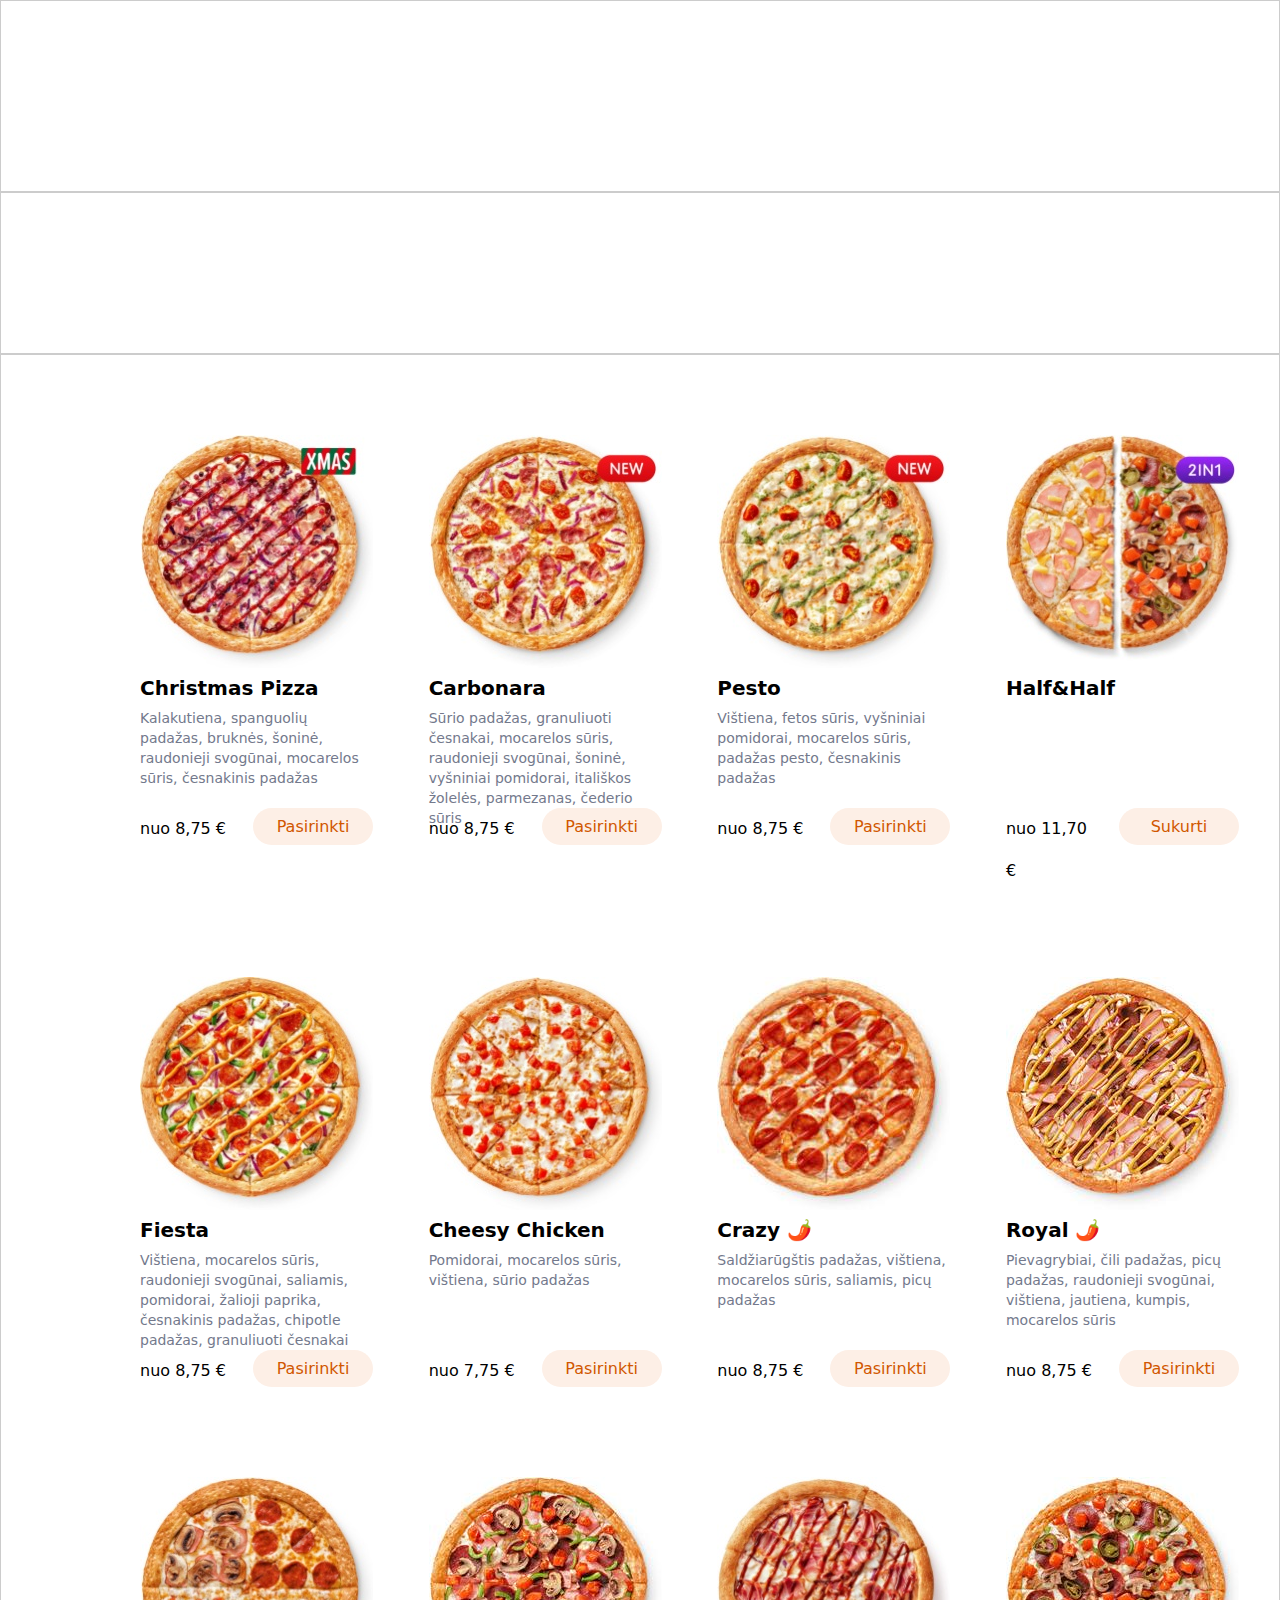
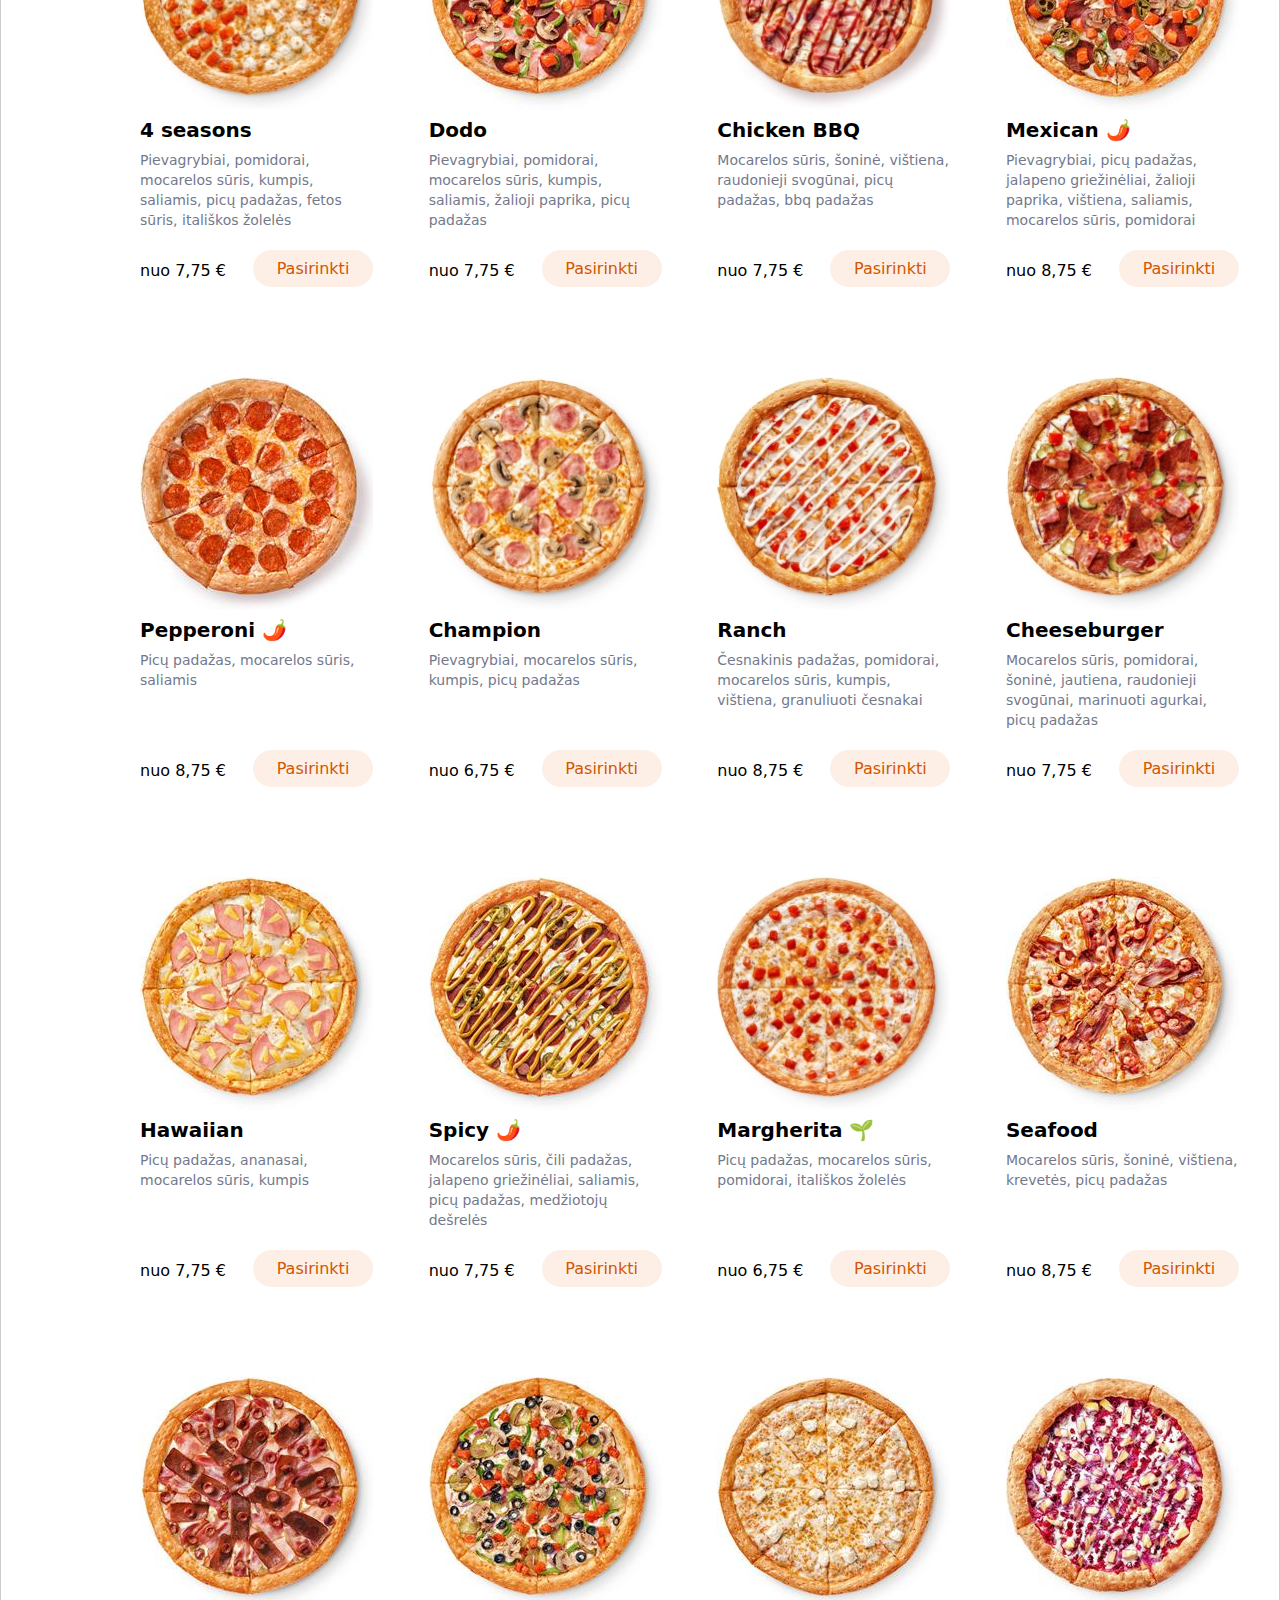
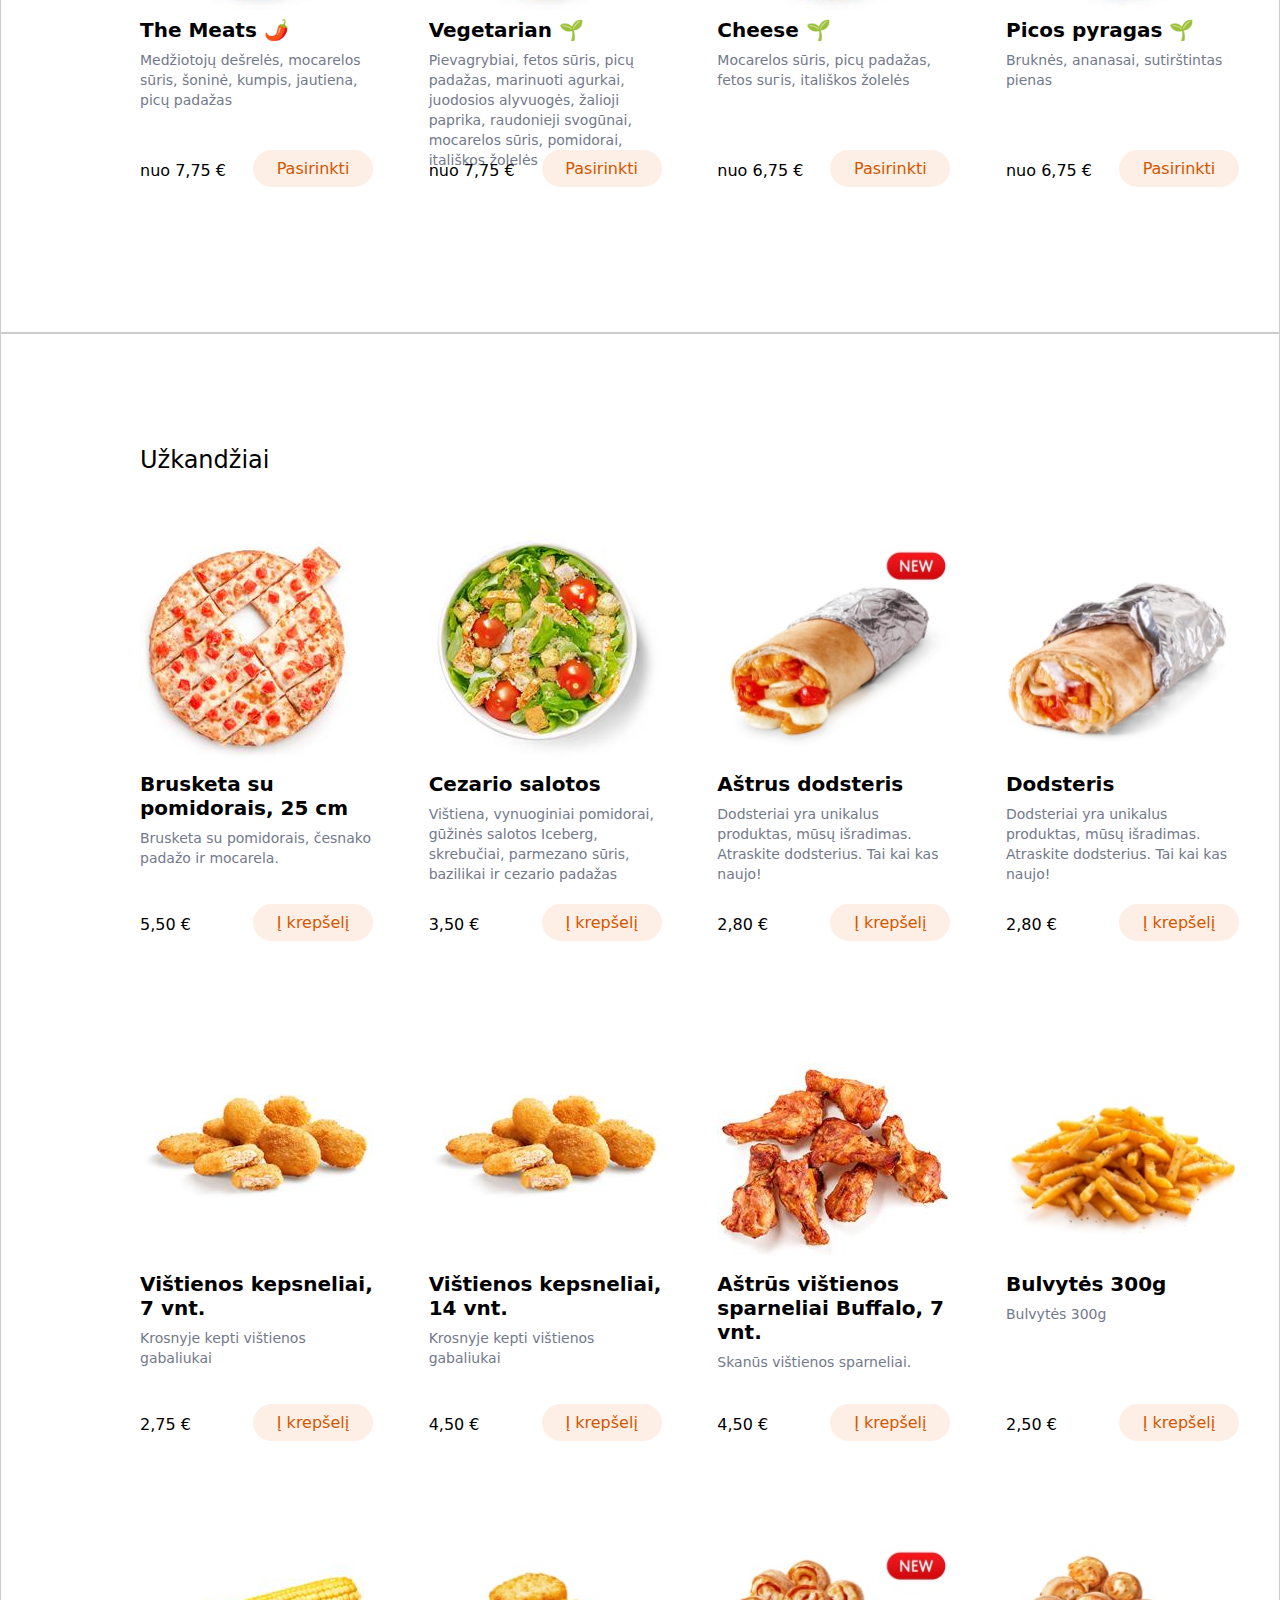
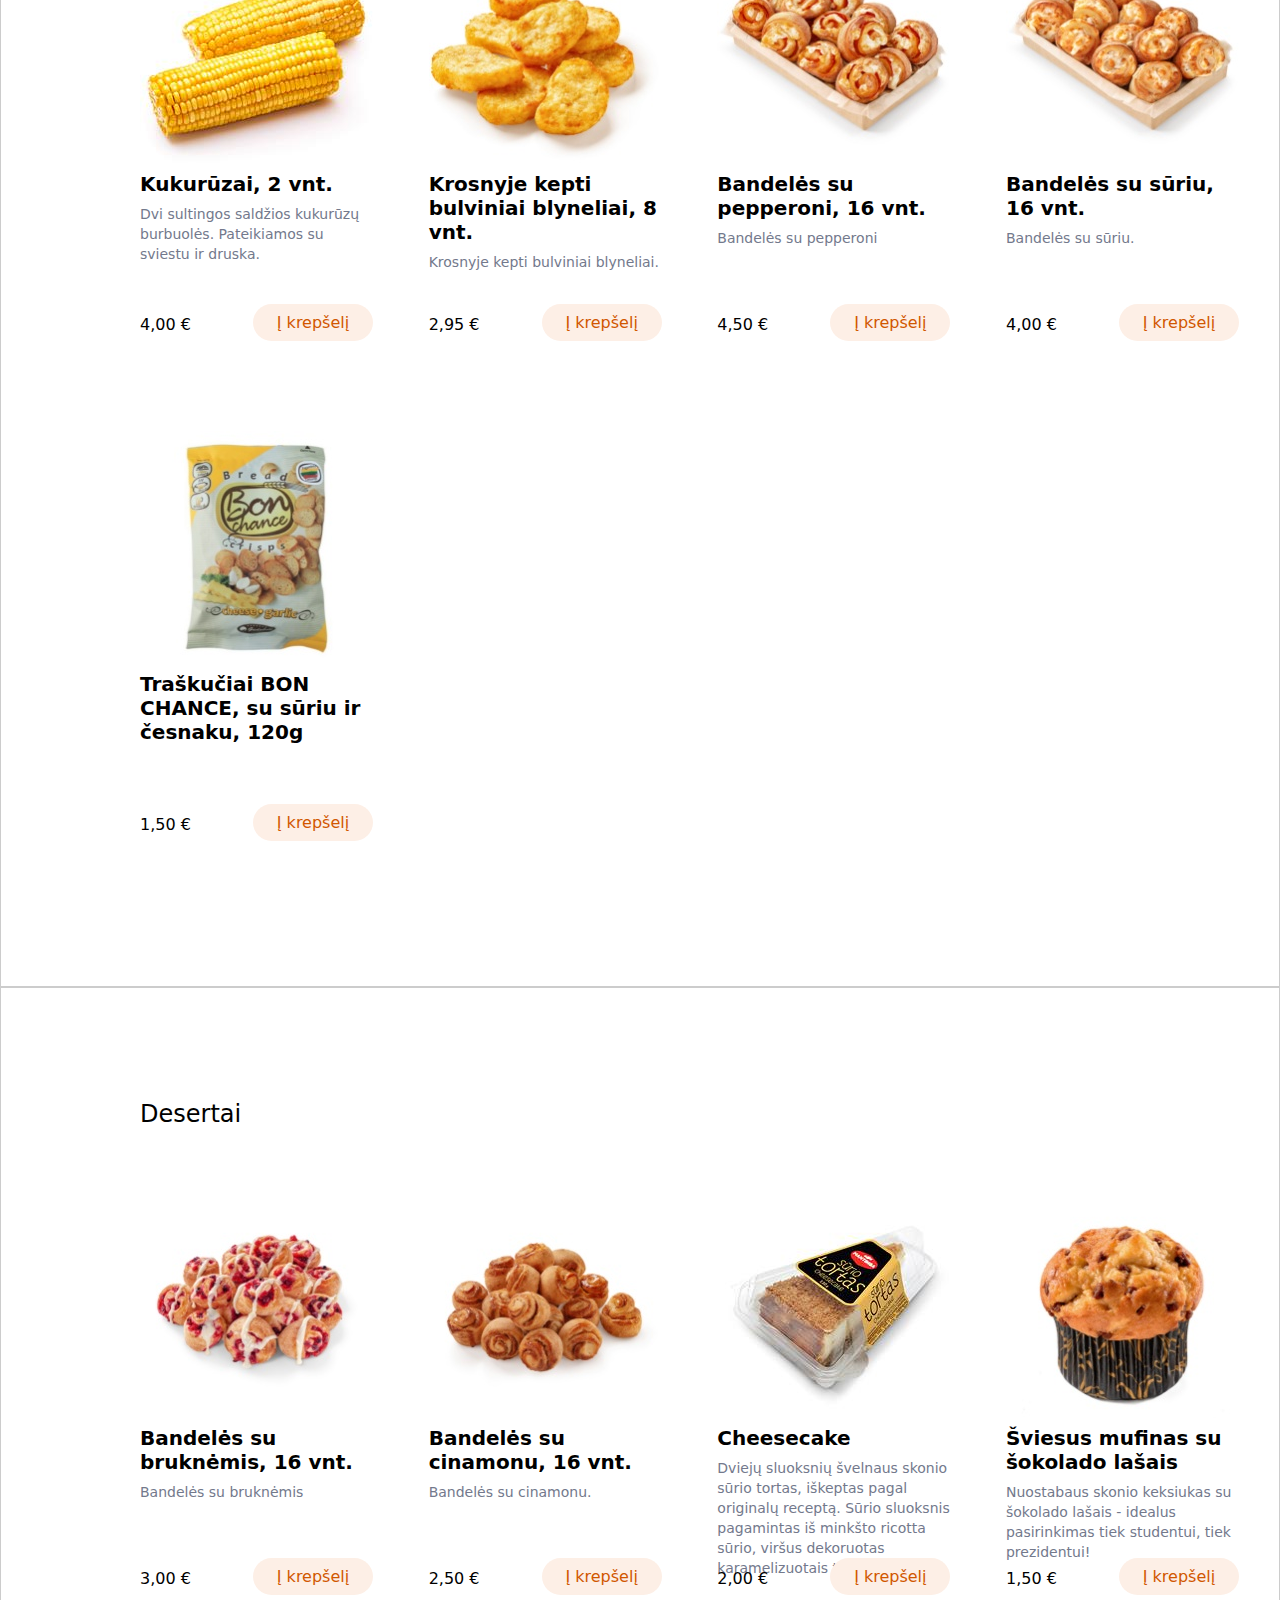
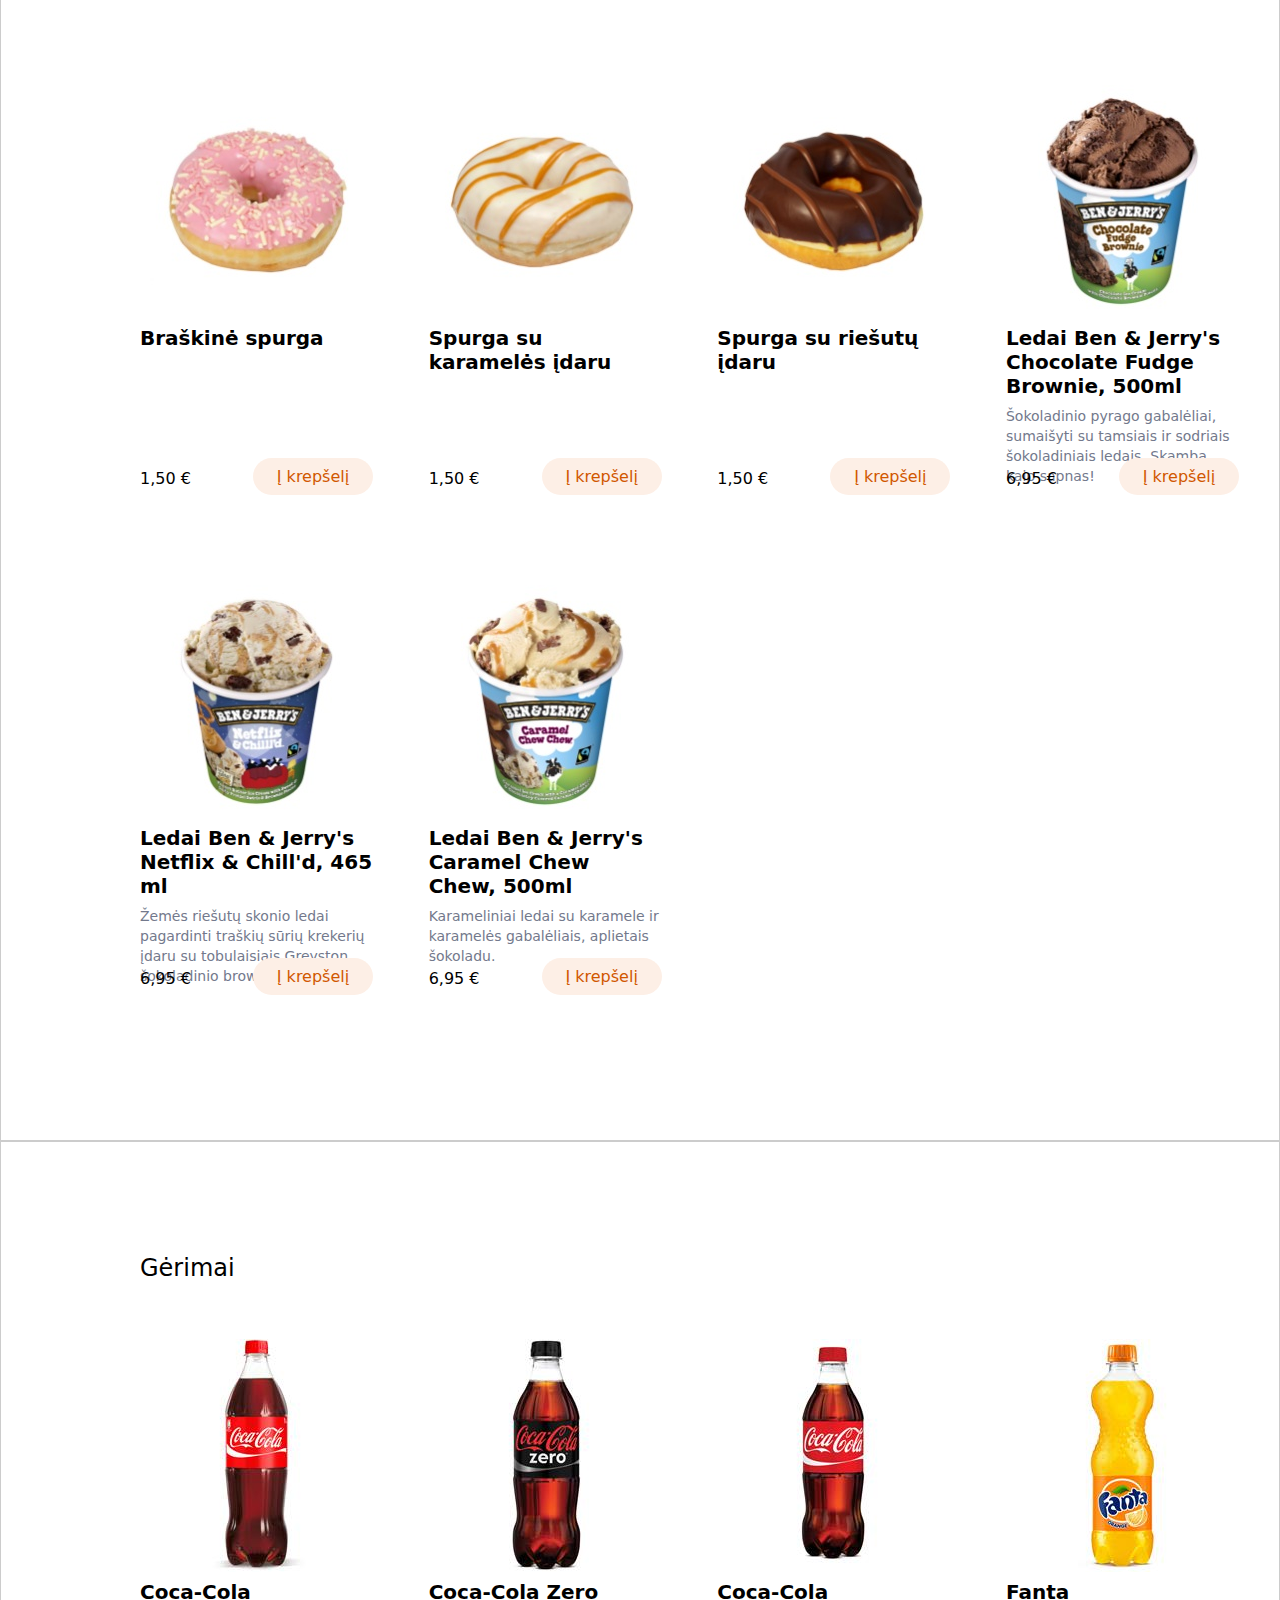
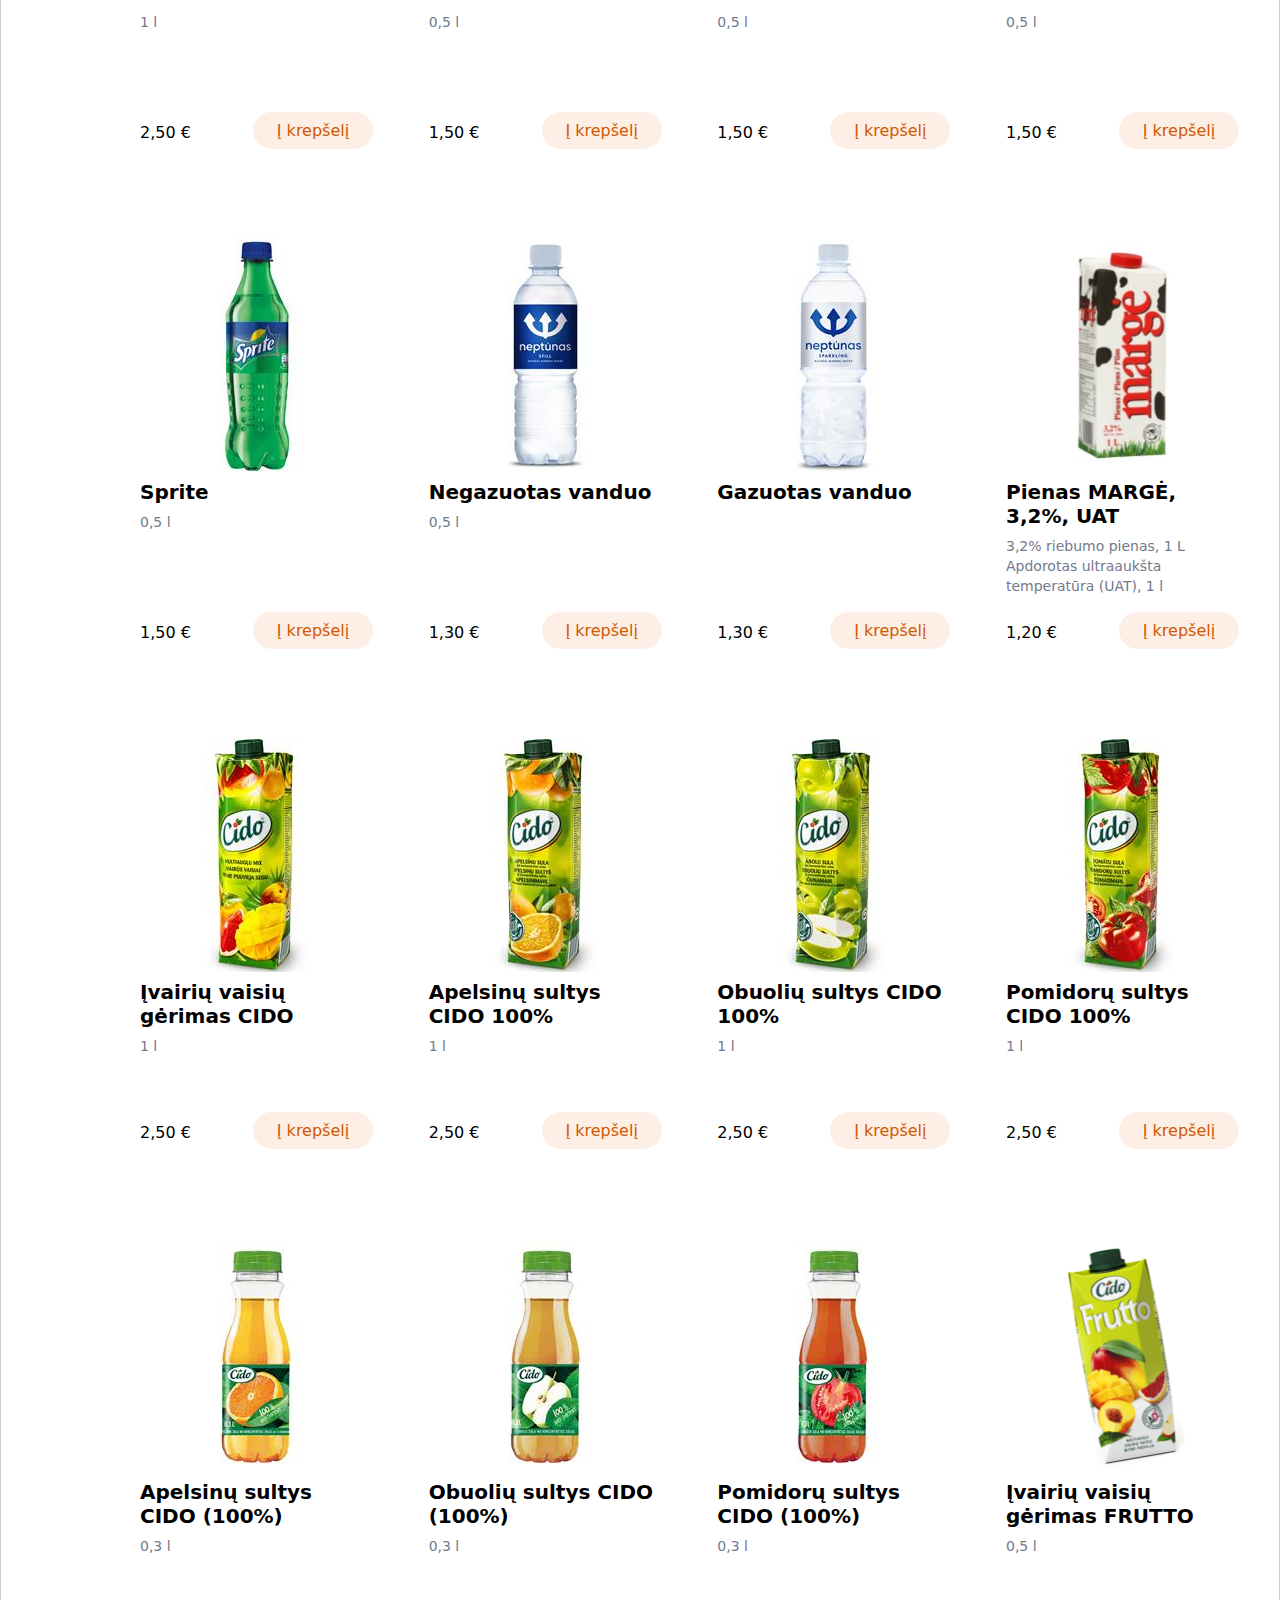
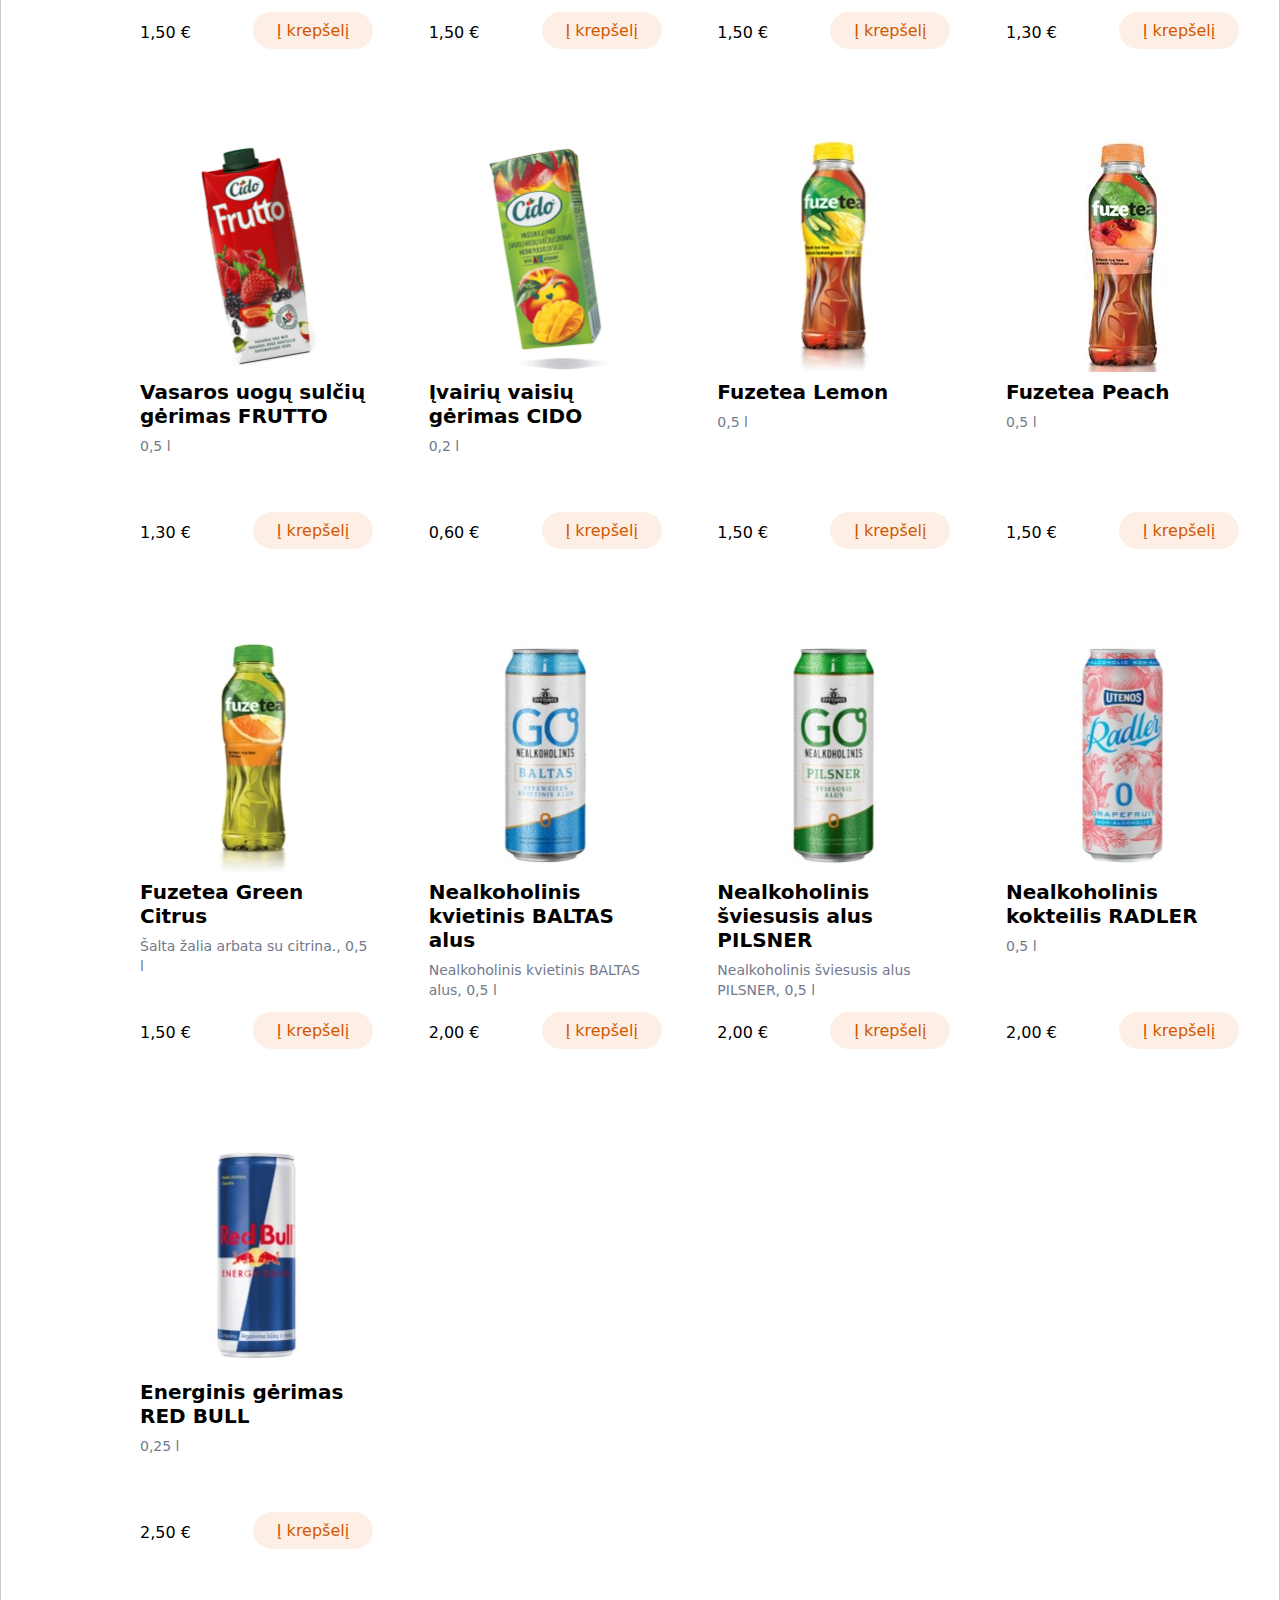
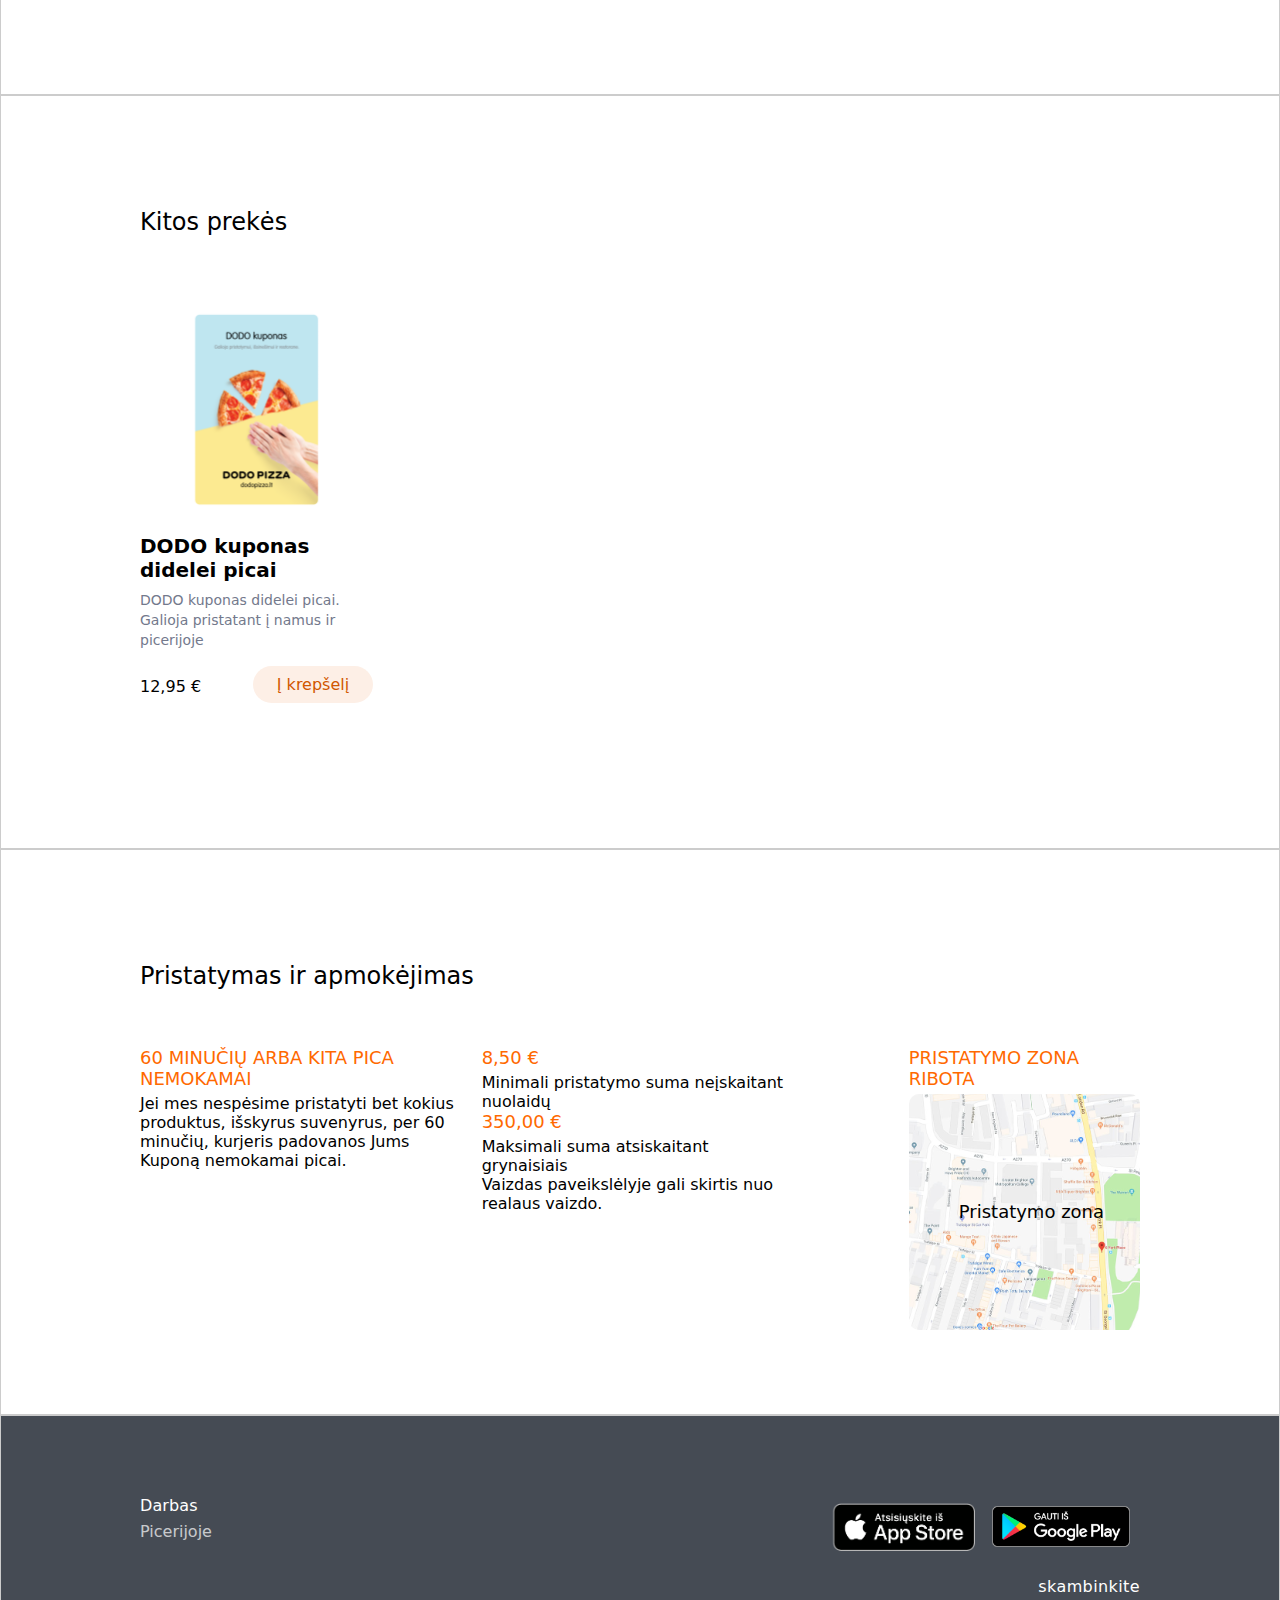
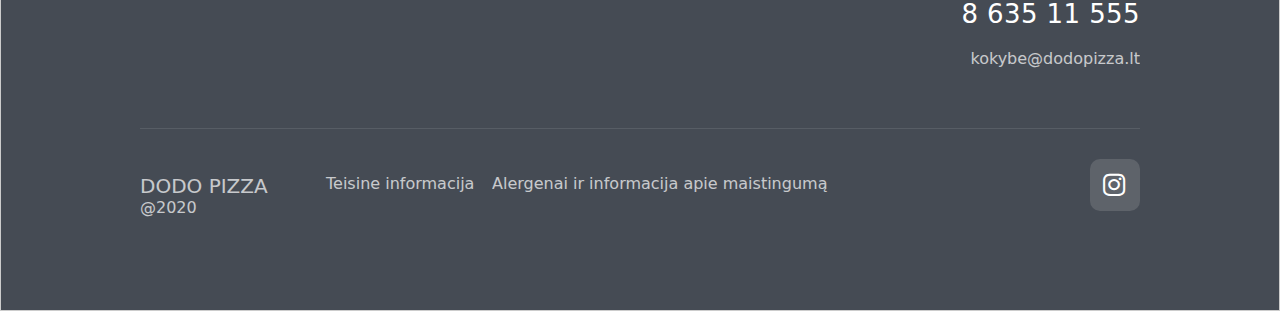
==== commit 5d8d5b48: "footer and img for carusel" ====
--- a/index.html
+++ b/index.html
@@ -4,6 +4,7 @@
     <meta charset="UTF-8">
     <meta name="viewport" content="width=device-width, initial-scale=1.0">
     <title>DODO PICA</title>
+    <link rel="stylesheet" href="./css/font-awesome.min.css">
     <link rel="stylesheet" href="./css/layout.css">
     <link rel="stylesheet" href="./css/reset.css">
     <link rel="stylesheet" href="./css/main.css">
@@ -107,16 +108,17 @@
                 </div>
             </div>
         </div>
-
-    <div class="footerBottom row col-12">
-        <div class="row col-2 copyright"><span>DODO PIZZA</span> @2020</div>
-        <a class="row col-3 linkOne" href="https://docs.google.com/document/d/1H0QF4A38qt6GpvxZMj13gP52wUANZn3sPwKZOTaGK08/edit"> Teisine informacija </a>
-        <a class="row col-6 linkTwo" href="https://drive.google.com/file/d/1X3rqpZGwDoAtFTbT2WO9qY7oz20tRASO/edit">Alergenai ir informacija apie maistingumą</a>
-        <a class="row col-1 fa fa-instagram" href="https://www.instagram.com/dodopizza.lt/"></a>
-    
-    </div>
+        <div class="row footer-middle"></div>
+        <div class="row">
+            <div class="footer-bottom col-12">
+                <div class="copyright"><span>DODO PIZZA</span> @2020</div>
+                <a class="footer-bottom-link-left" href="https://docs.google.com/document/d/1H0QF4A38qt6GpvxZMj13gP52wUANZn3sPwKZOTaGK08/edit"> Teisine informacija </a>
+                <a class="footer-bottom-links-middle" href="https://drive.google.com/file/d/1X3rqpZGwDoAtFTbT2WO9qY7oz20tRASO/edit">Alergenai ir informacija apie maistingumą</a>
+                <a class="fa fa-instagram footer-bottom-link-right" href="https://www.instagram.com/dodopizza.lt/"></a>
+            </div>
         </div>
     </div>
+
 </body>
 <script src="./js/main.js" type="module"></script>
 </html>--- a/css/footer.css
+++ b/css/footer.css
@@ -61,4 +61,60 @@
                 }
                 .link-footer:hover{
                     opacity: 1;
-                }+                }
+    .footer-middle{
+        margin-top: 30px;
+        border-top: 1px solid rgba(255, 255, 255, 0.1);
+    }
+    .footer-bootom{
+        display:inline-block;
+        width: 100%;
+    }
+        .copyright{
+            display:inline-block;
+            width: 17%;
+            float: left;
+            margin-right: 16px;
+            margin-top: 15px;
+            margin-bottom: 13px;
+            opacity: 0.7;
+        }
+        .copyright > span{ 
+           font-size:20px;
+        }
+        .footer-bottom-link-left{
+            display:inline-block;
+            width: 15%;
+            float: left;
+            margin-right: 16px;
+            margin-top: 15px;
+            margin-bottom: 13px;
+            font-weight: 400;
+            opacity: 0.7;
+            color: rgb(255, 255, 255);
+            cursor: pointer;
+        }
+        .footer-bottom-links-middle{
+            display:inline-block;
+            width: 40%;
+            float: left;
+            margin-right: 16px;
+            margin-top: 15px;
+            margin-bottom: 13px;
+            font-weight: 400;
+            opacity: 0.7;
+            color: rgb(255, 255, 255);
+            cursor: pointer;
+        }
+        .footer-bottom-link-right{
+            display:inline-block;
+            width: 5%;
+            float: right;
+            color: rgb(255, 255, 255);
+            cursor: pointer;
+            background-color: rgba(196, 196, 196, 0.2);
+            padding: 13px;
+            font-size:26px;
+            font-weight: 400;
+            border-radius: 10px;
+        }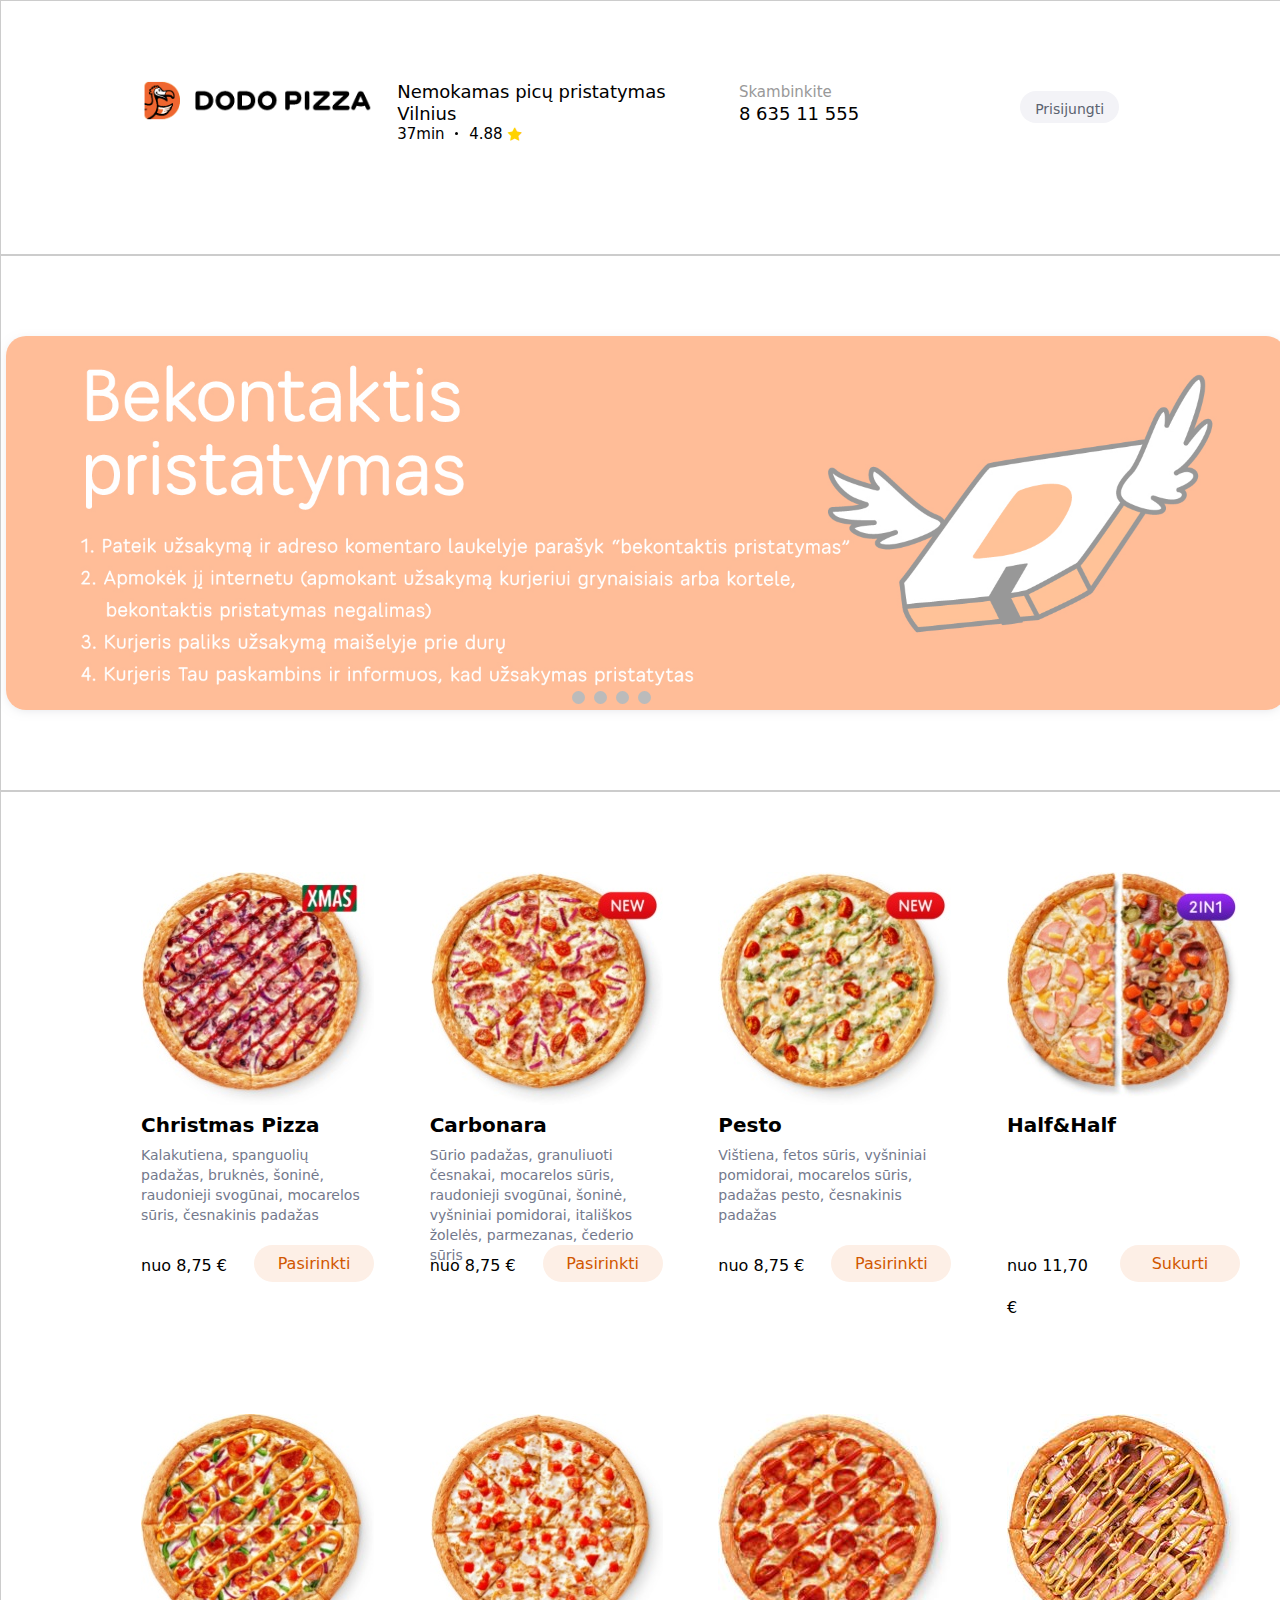
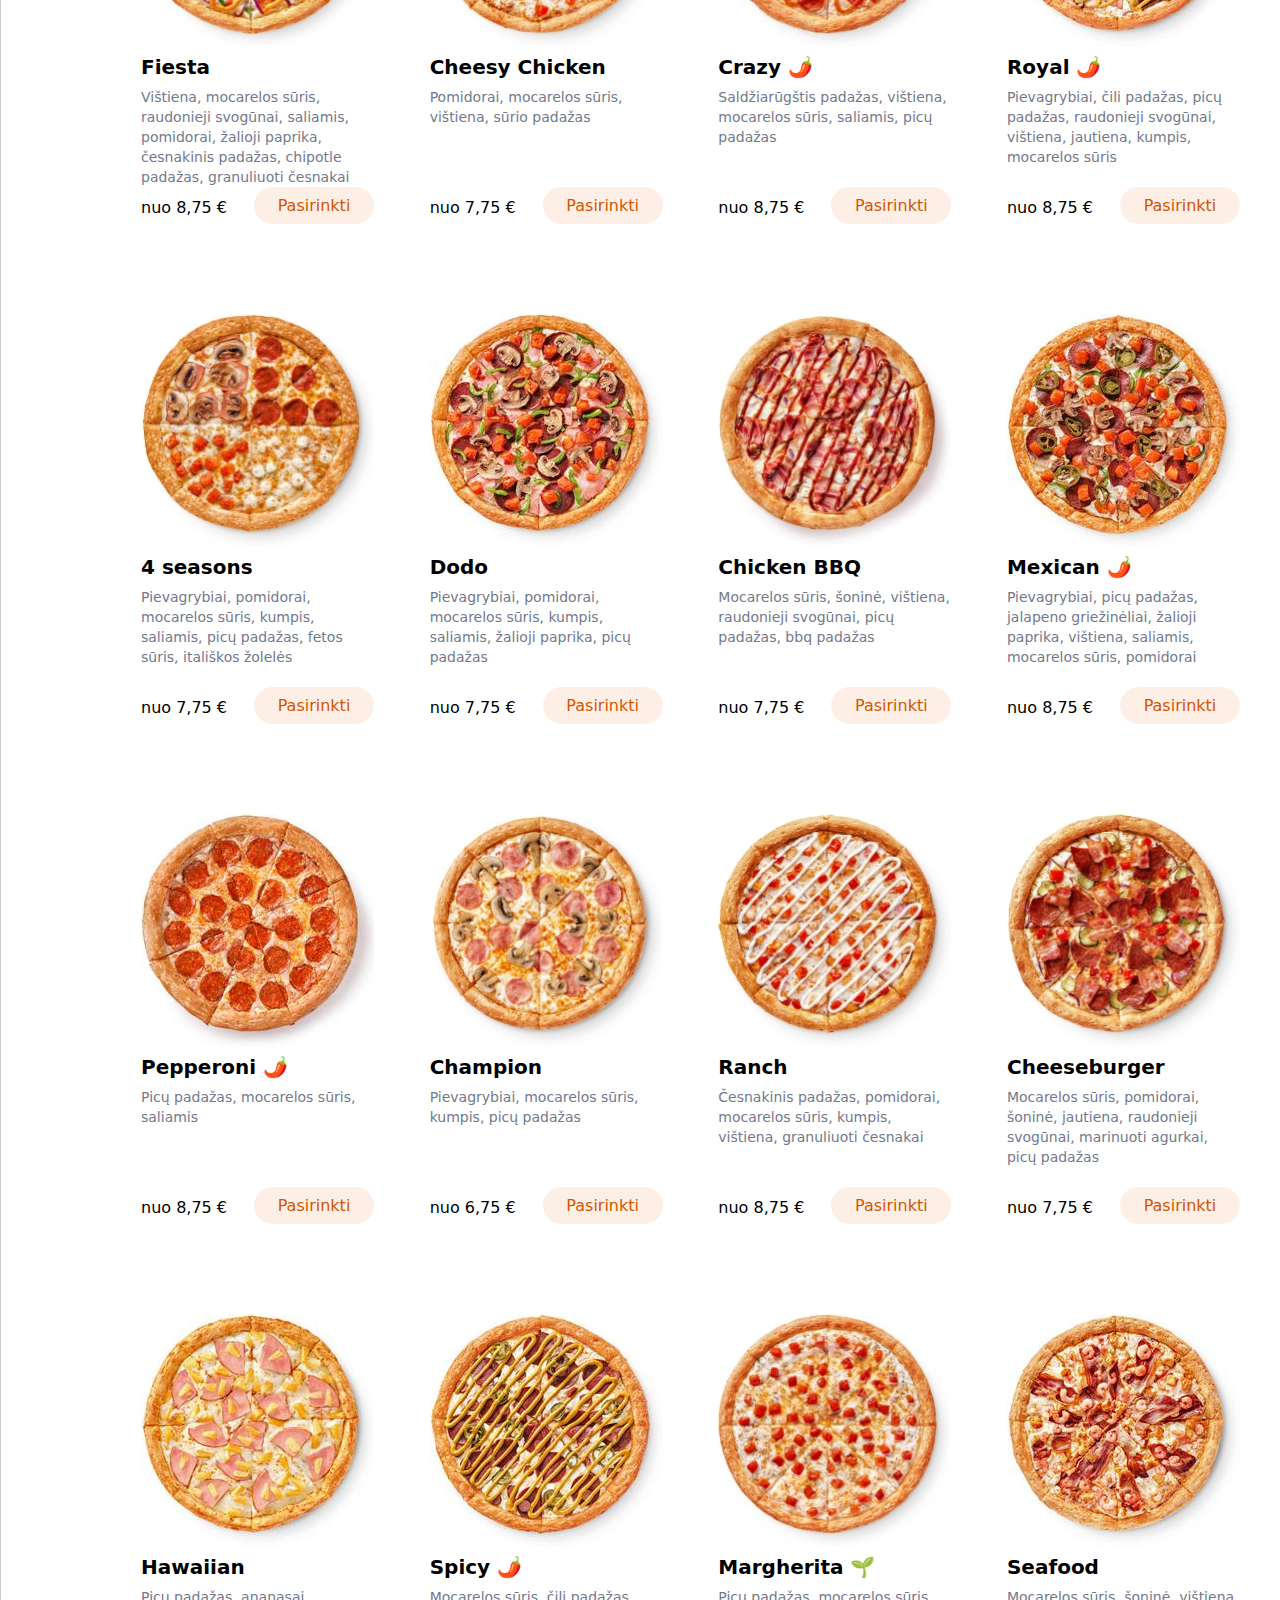
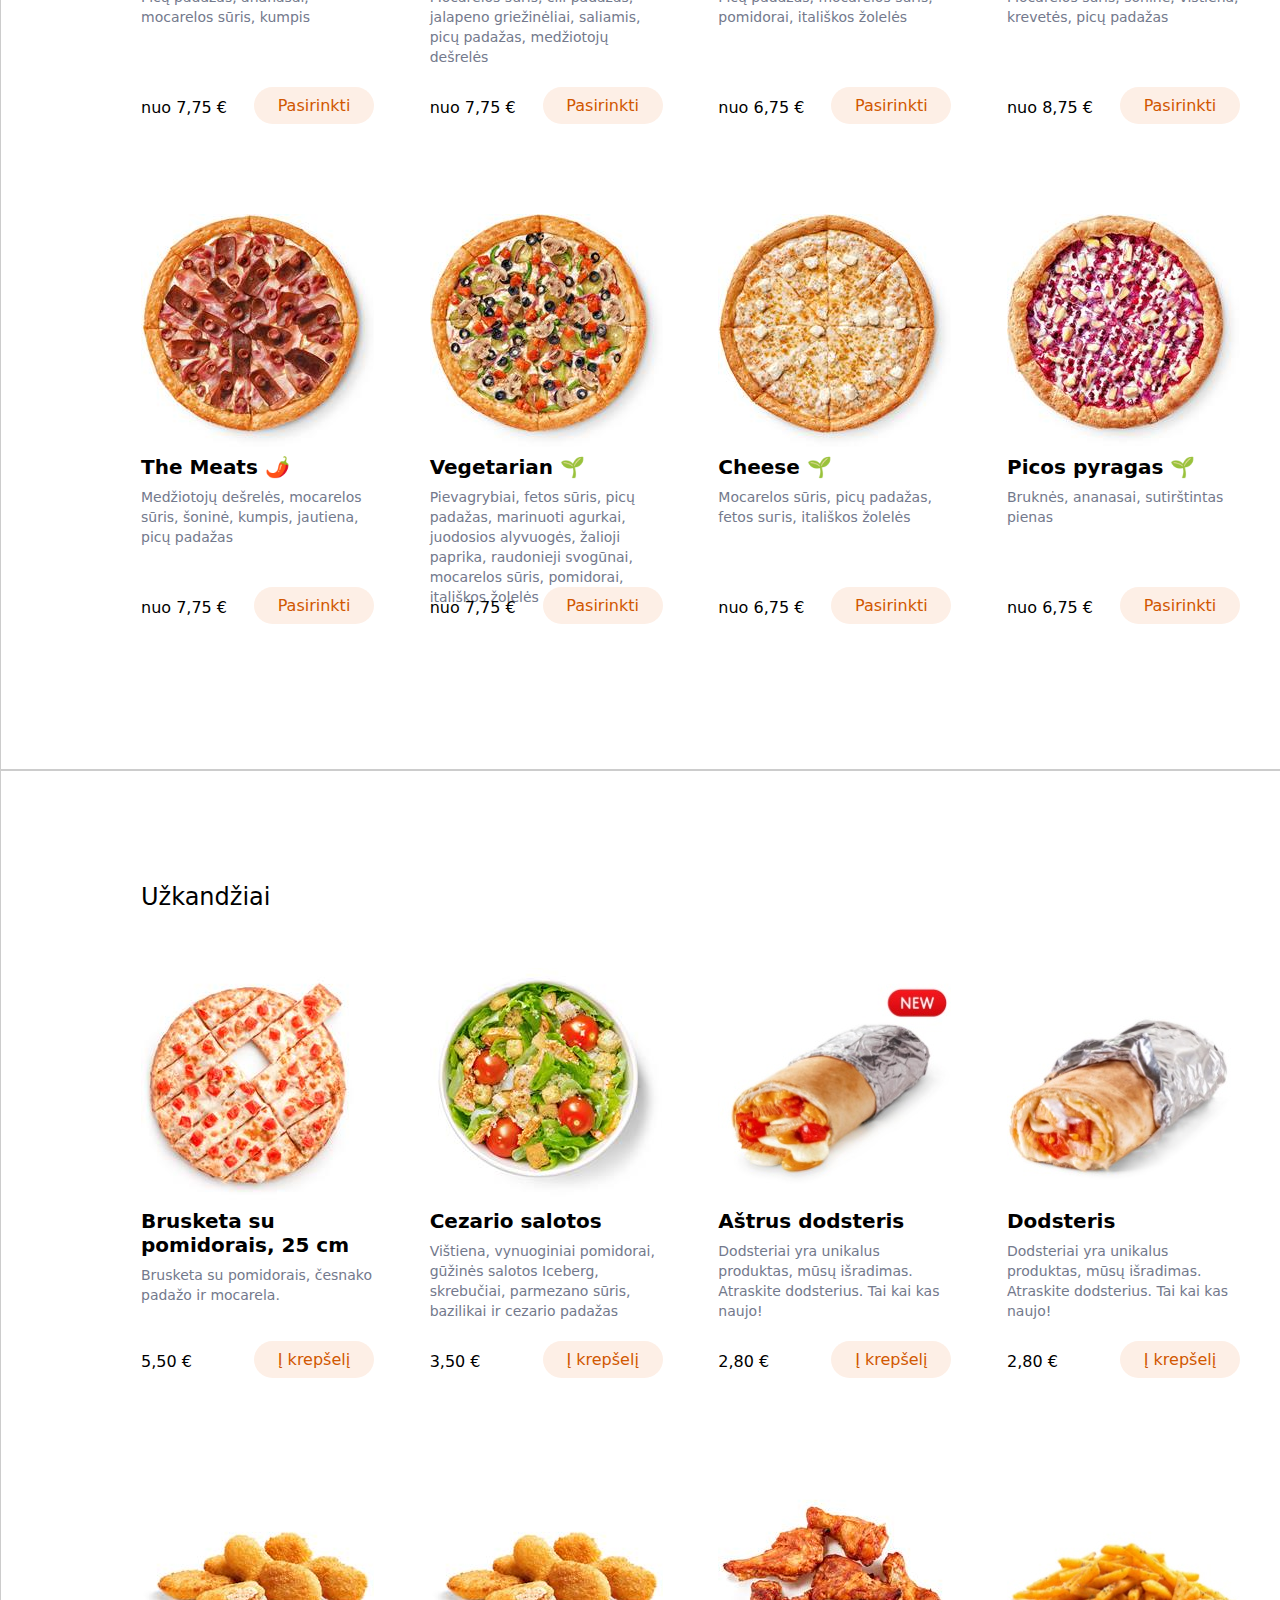
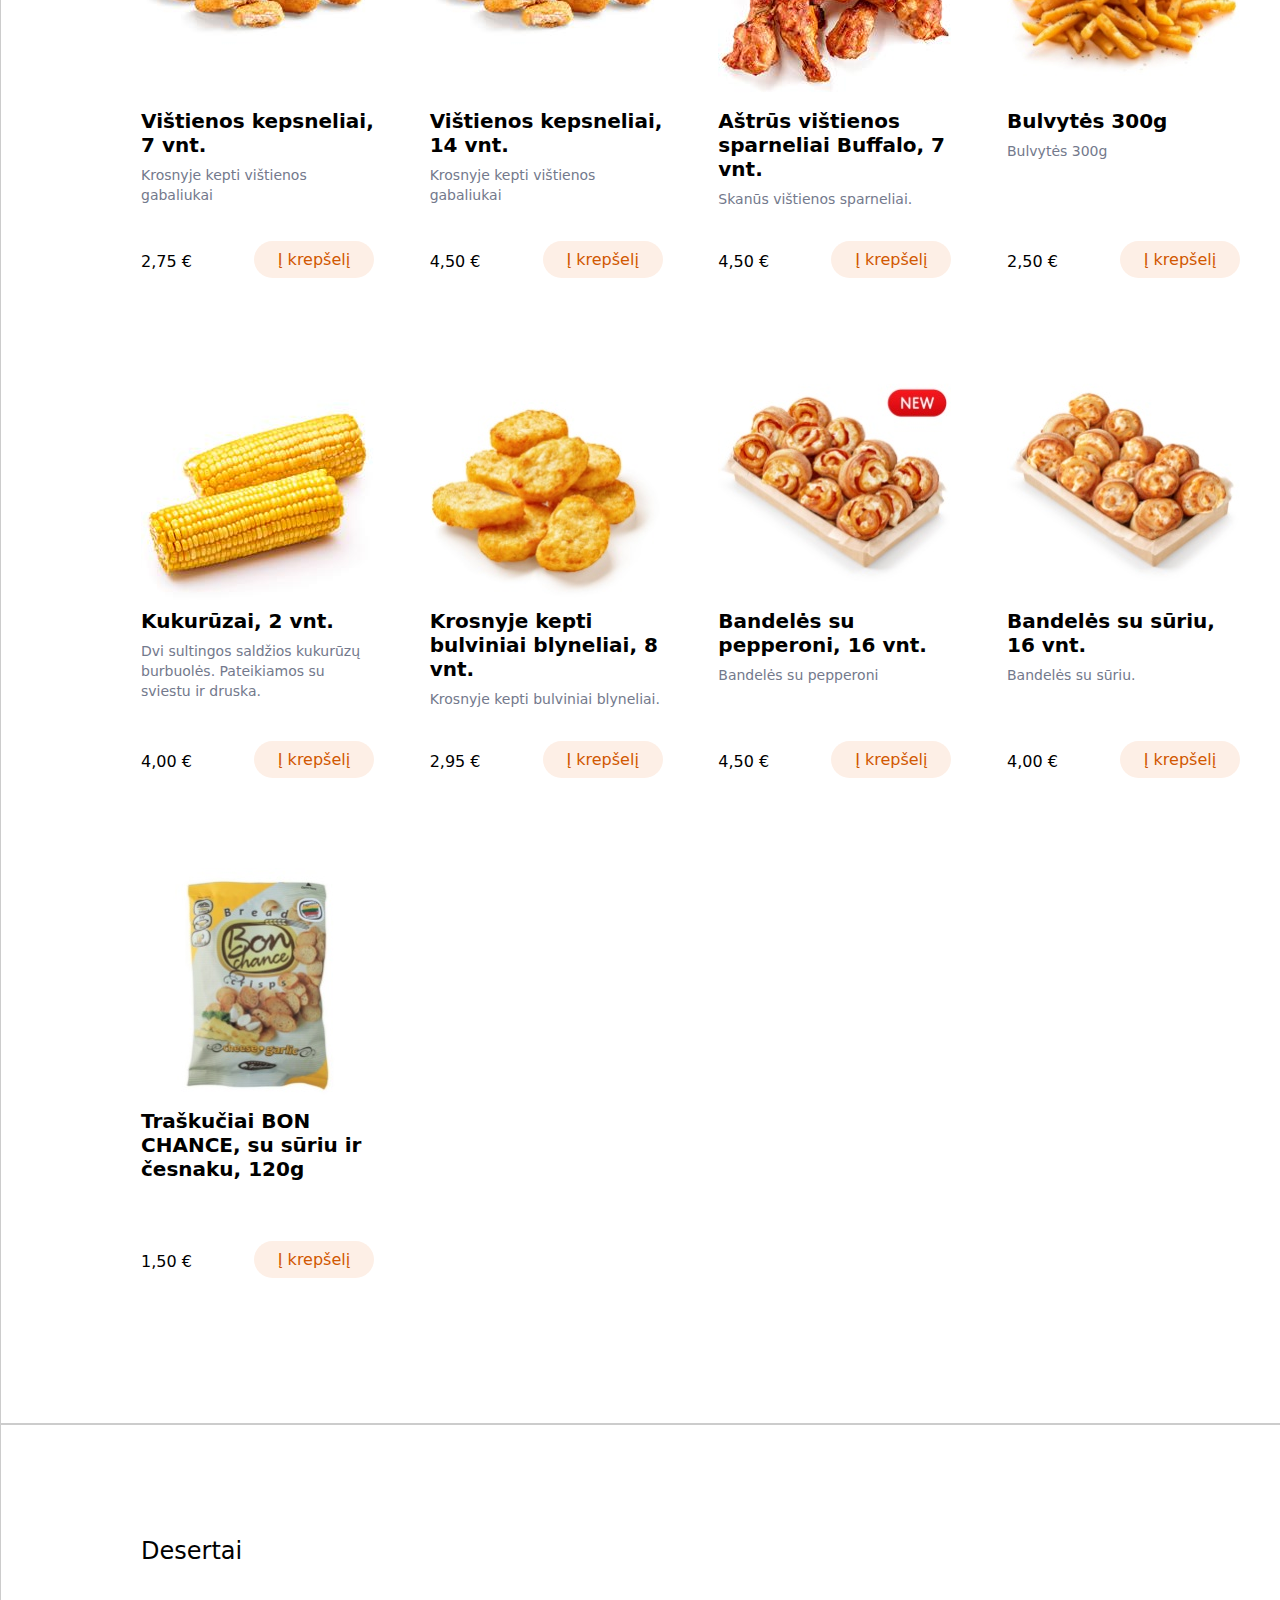
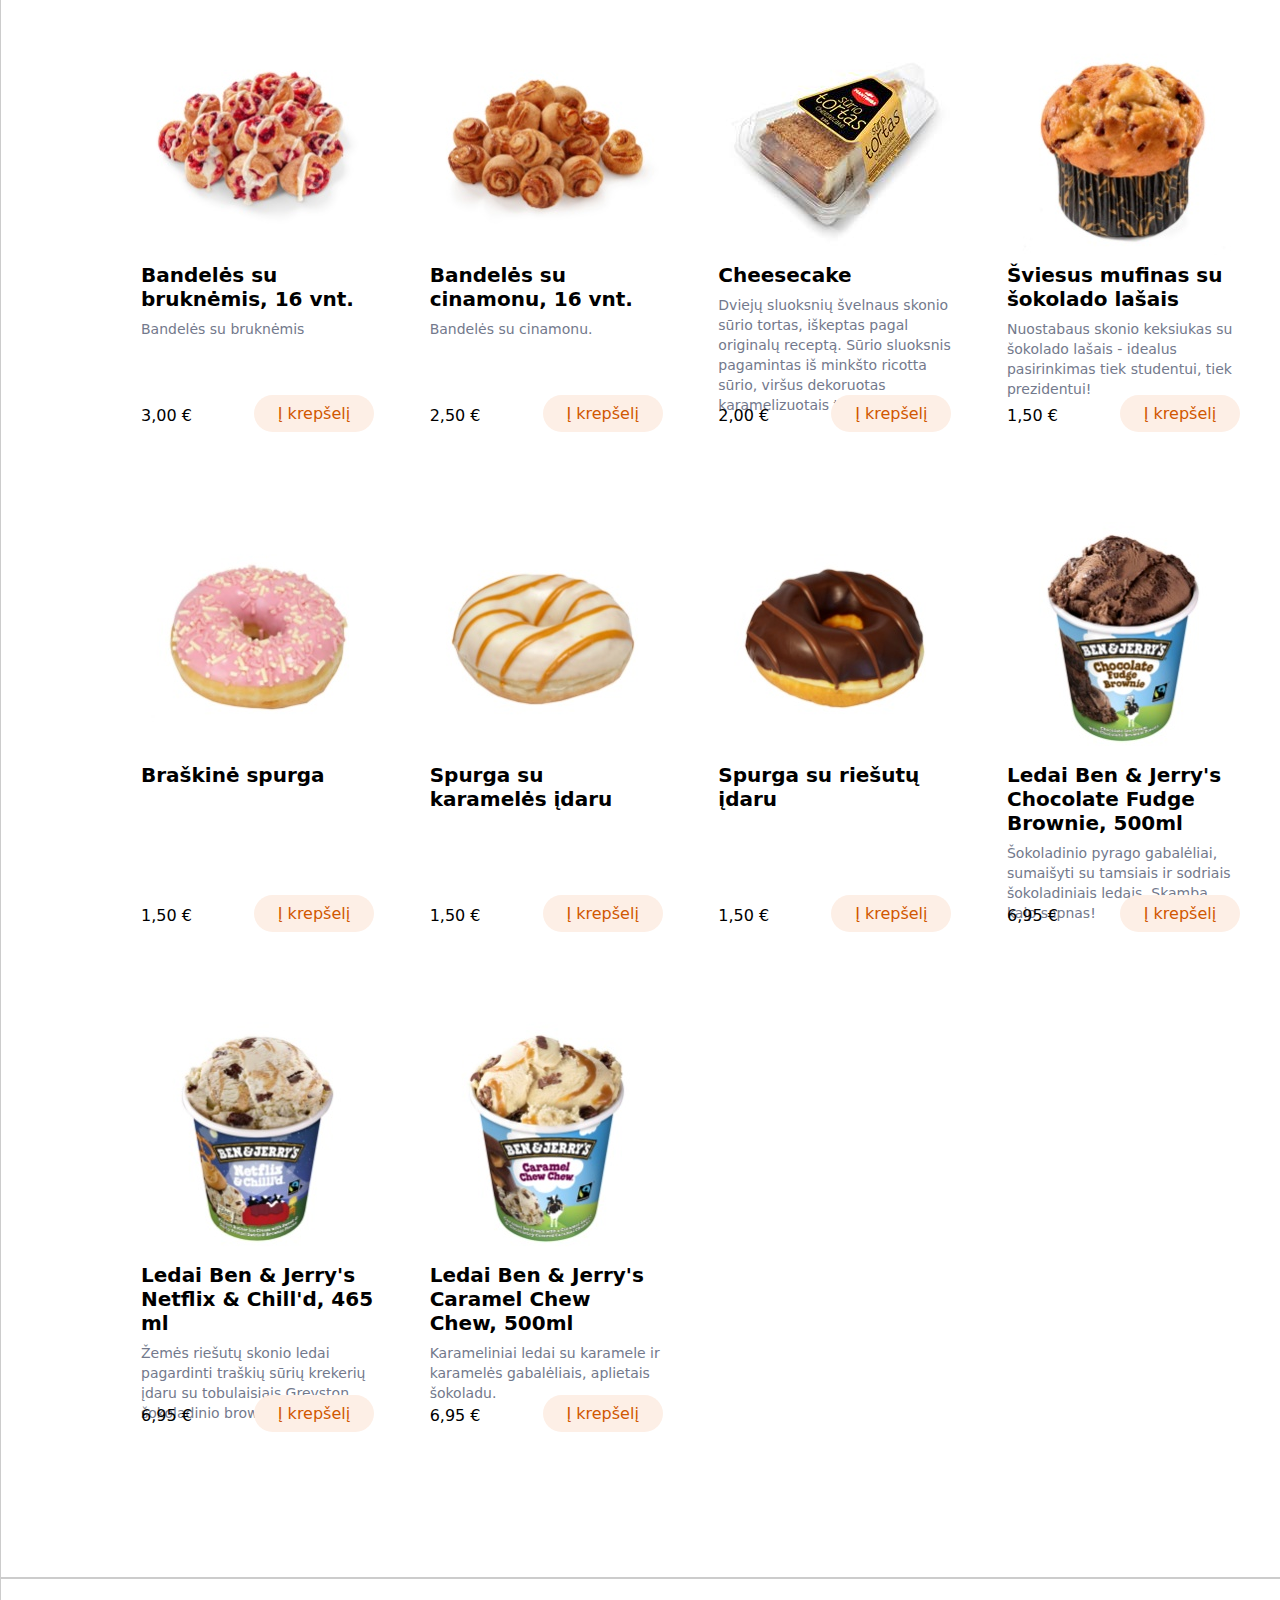
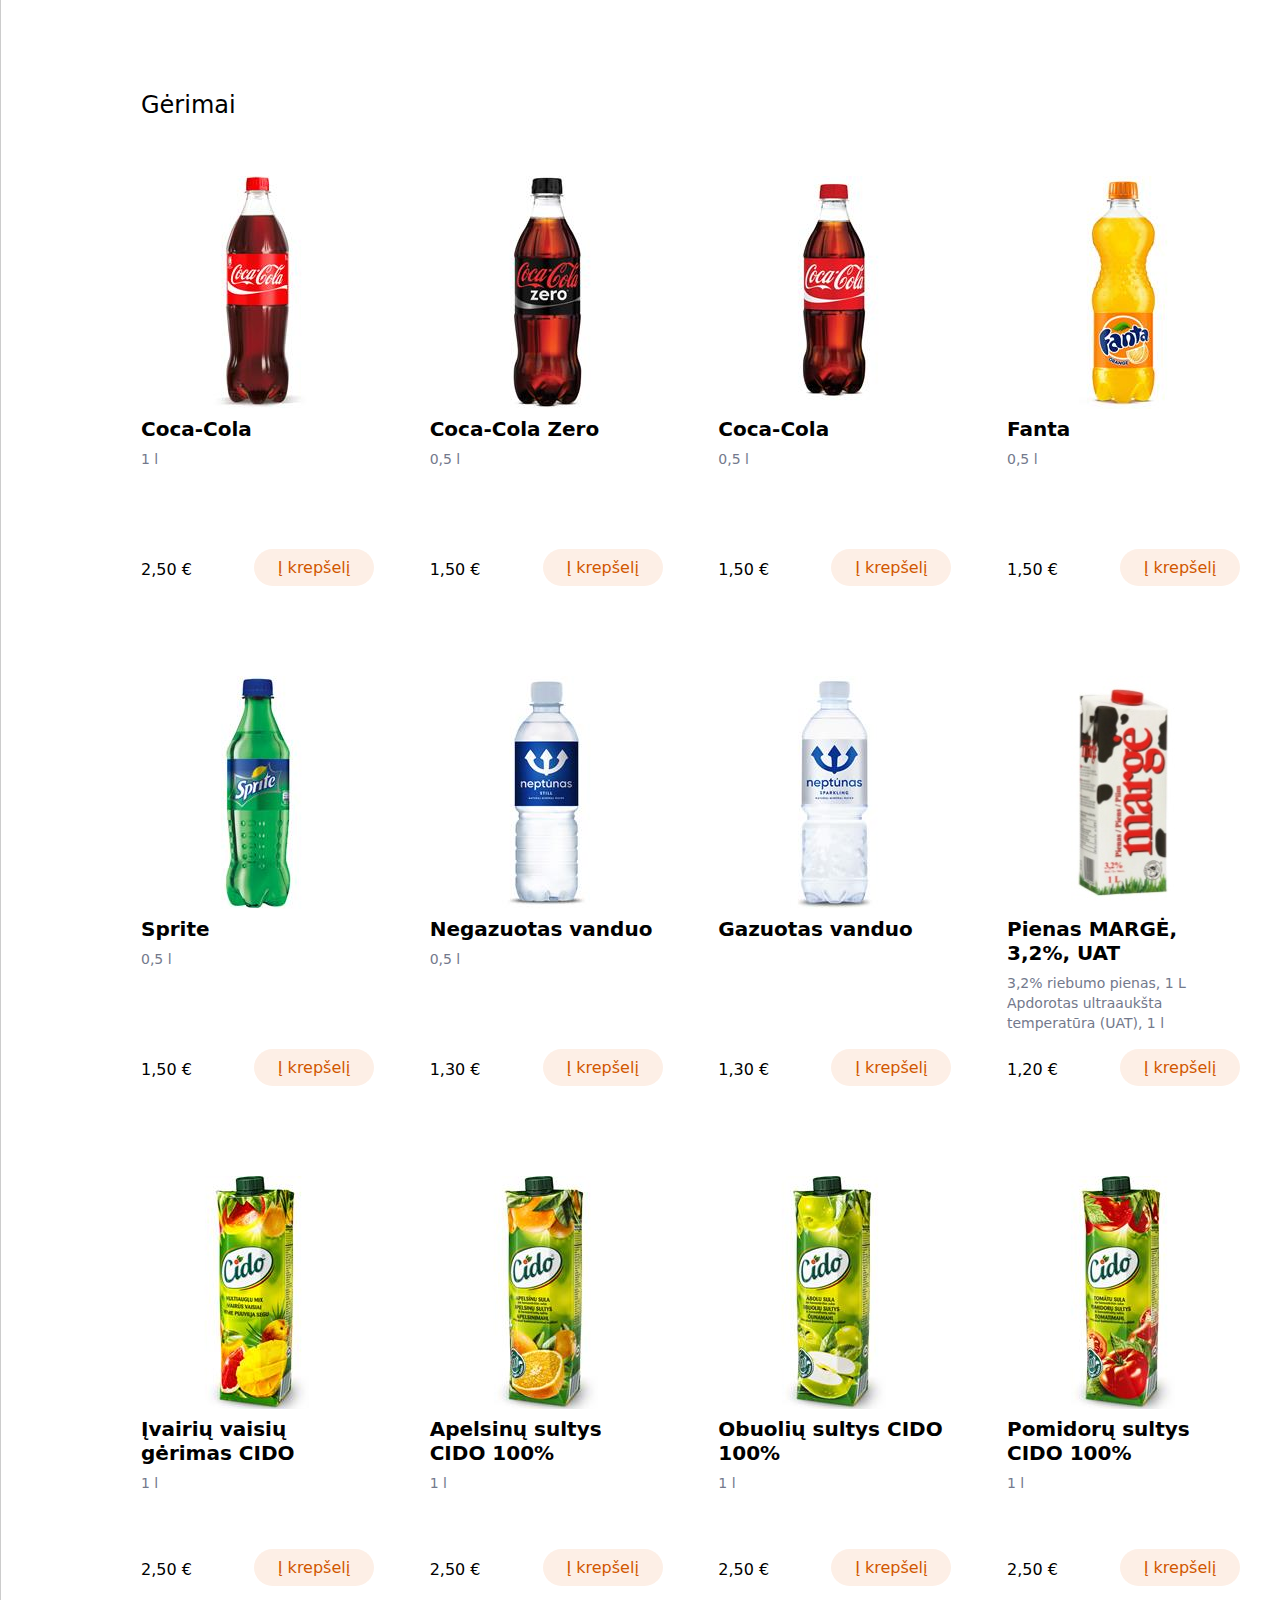
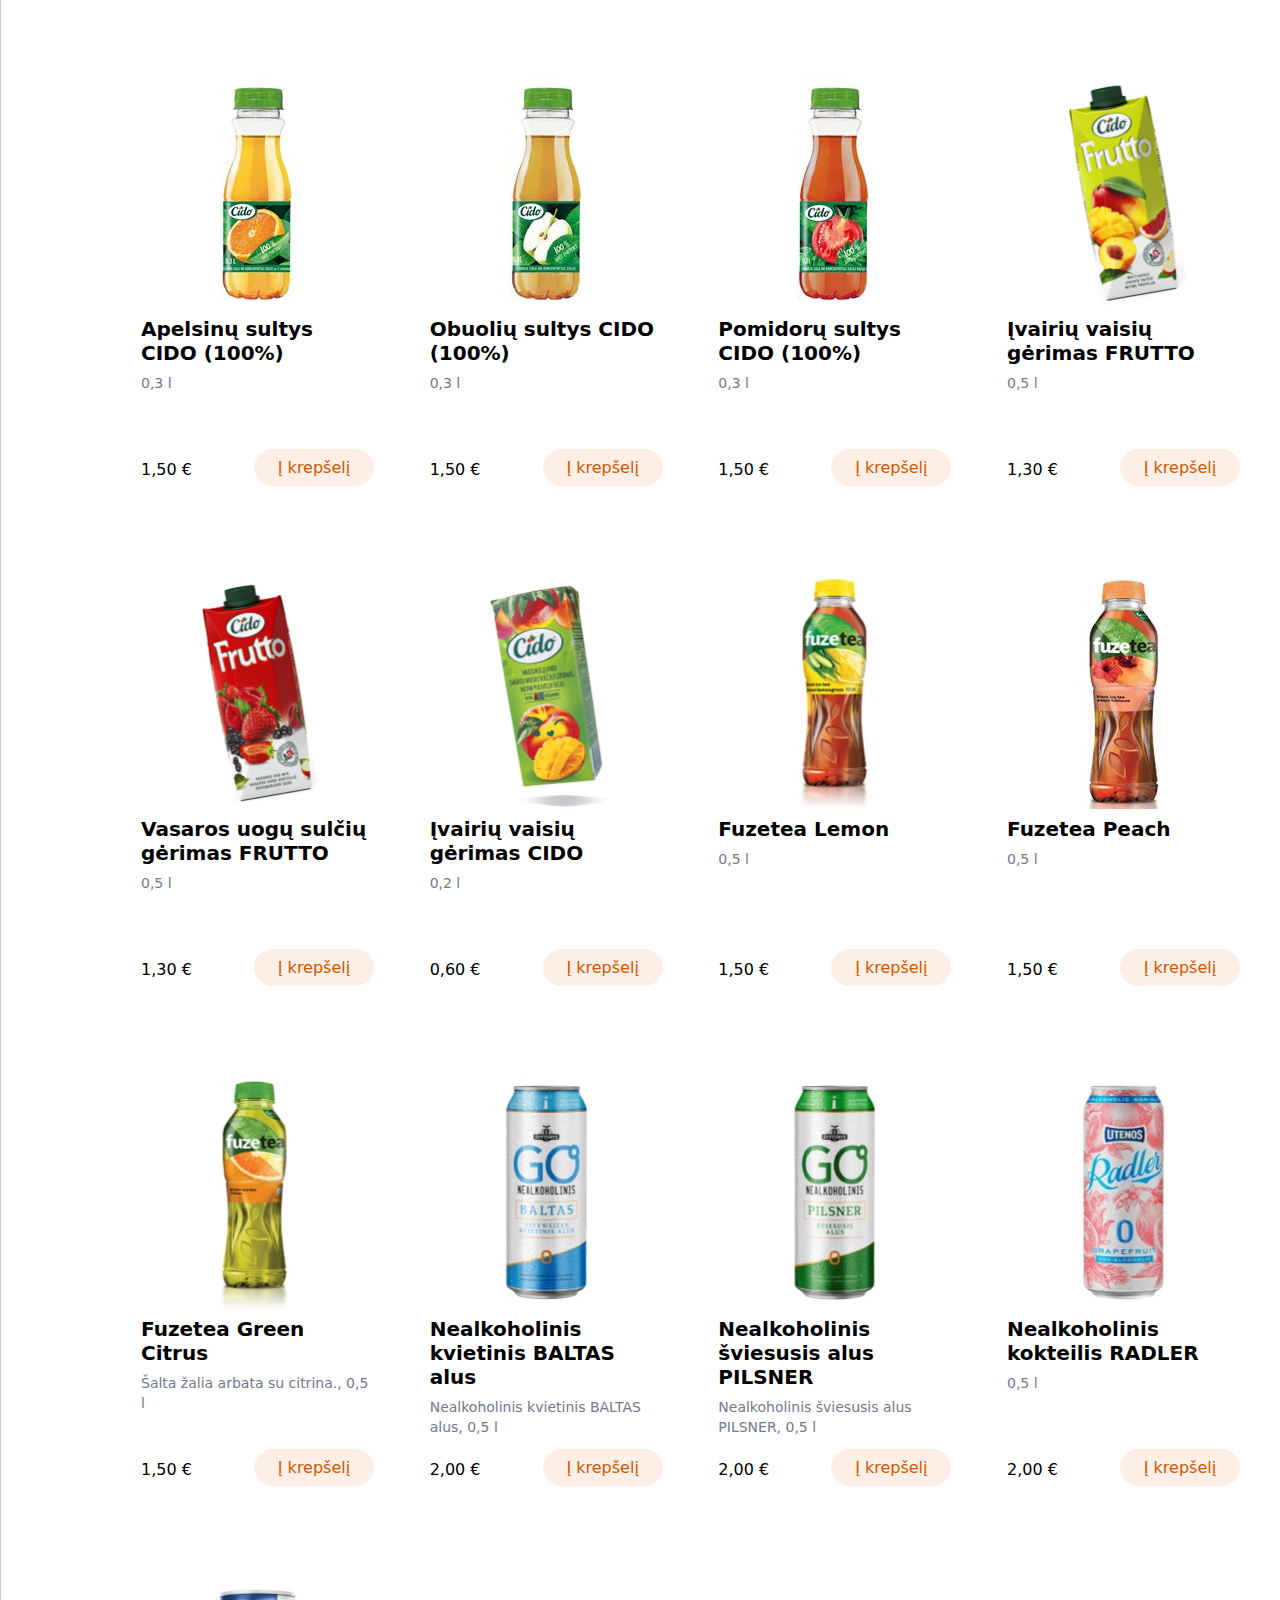
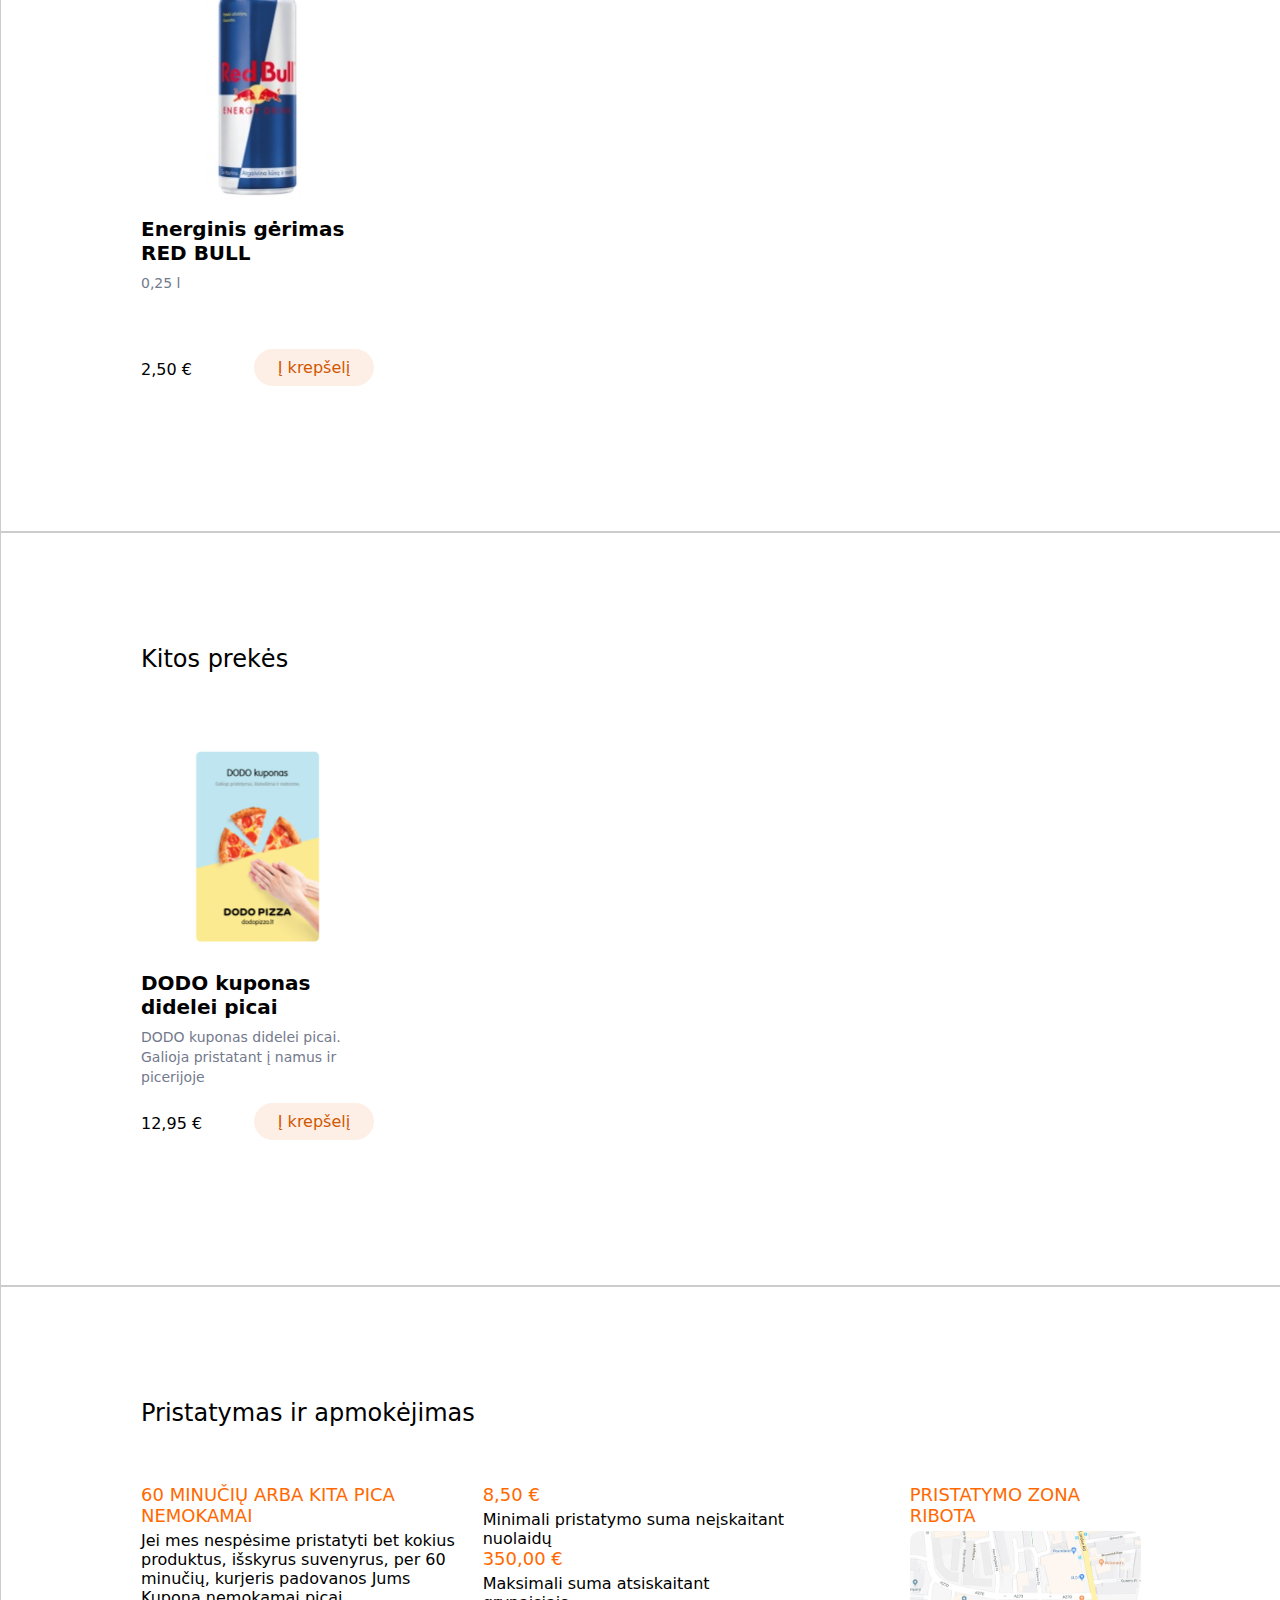
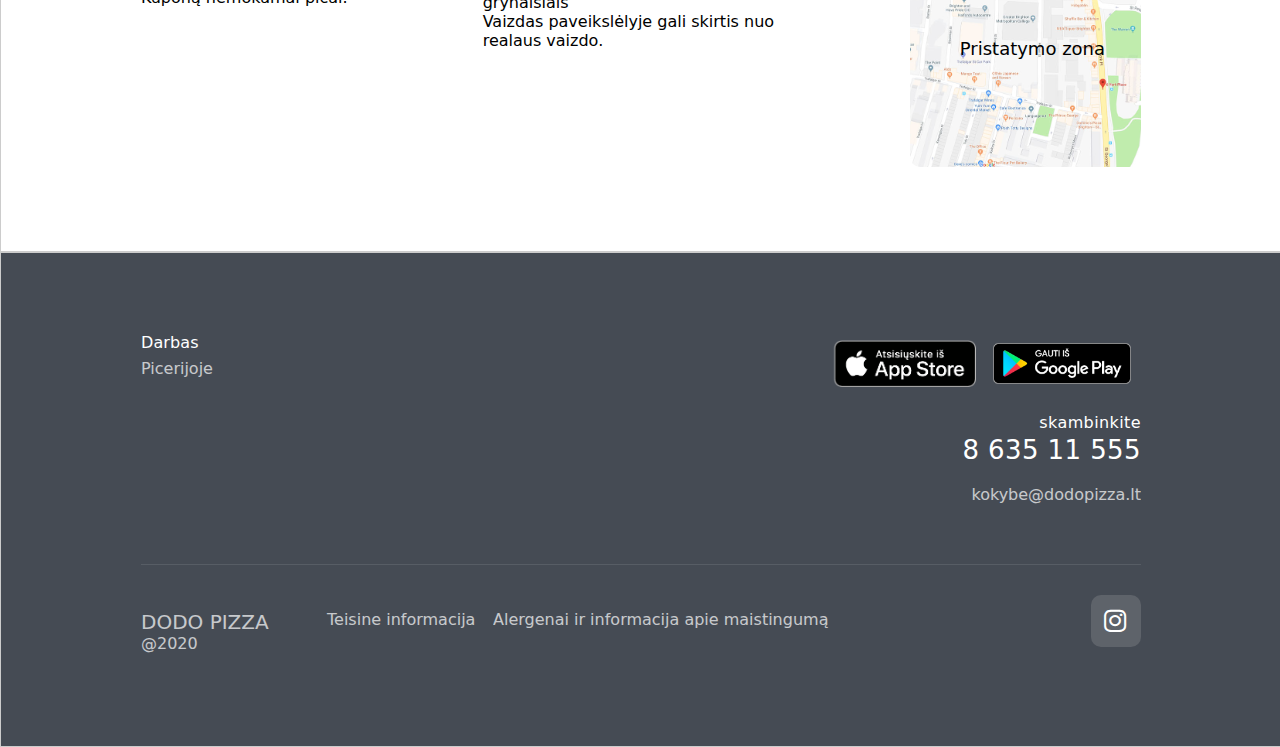
==== commit 41bad6bd: "header top" ====
--- a/index.html
+++ b/index.html
@@ -11,20 +11,79 @@
     <link rel="stylesheet" href="./css/items.css">
     <link rel="stylesheet" href="./css/delivery-payment.css">
     <link rel="stylesheet" href="./css/footer.css">
+    <link rel="stylesheet" href="./css/carusel.css">
+    <link rel="stylesheet" href="./css/header.css">
 </head>
 <body>
     <!-- header -->
-    <header class="container">
-        <div class="row"></div>
+    <header class="container" id="header">
+        <div class="row">
+            <div class="logo col-3">
+                <img src="./img/main/dodo-logo.png" alt="dodo-logo">
+            </div>
+            <div class="delivery-city col-4">
+                <div class="men-title">Nemokamas picų pristatymas <span class="vilnius"><a src="#">Vilnius</a></span></div>
+                <div class="delivery-info">
+                    <div class="delivery-time">37min <span class="dot"></span> 4.88<span class="fa fa-star"></span></div>
+                </div>
+                <!-- <div class="star-hover">
+                    <div class="men-delivery-time-hover">
+                        <div class="star-block"></div>
+                        <div class="men-delivery-time-left">
+                            <h3>35 minutės</h3>
+                            <p class="men-delivery-time-par">Vidutinis pristatymo laikas</p>
+                            <p class="men-delivery-time-par1">Jei nespėsime pristatyti</p>
+                            <p class="men-delivery-time-par1">per 60 minučių, Jūs gausite</p>
+                            <p class="men-delivery-time-par1">kuponą nemokamai didelei picai</p>
+                        </div>
+                        <div class="men-delivery-time-right">
+                            <div class="men-delivery-time-star"></span> 4.85<span class="fa fa-star checked"></span><span class="fa fa-star checked"></span><span class="fa fa-star checked"><span class="fa fa-star checked"></span><span class="fa fa-star half"></span></span></div>
+                            <p class="men-delivery-time-par">586 įvertinimas</p>
+                            <p class="men-delivery-time-par1">Įvertinti užsakymą galima</p>
+                            <p class="men-delivery-time-par1"> mobilioje programėlėje</p>
+                        </div>
+                        <p class="men-delivery-time-bottom">Paskutinių 7 dienų duomenys jūsų mieste</p>
+                    </div>
+                </div> -->
+            </div>
+            <div class="order-now col-2">
+                <div class="order-title">Skambinkite</div>
+                <div class="order-number"><a href="#">8 635 11 555</a></div>
+            </div>
+            <div class="sign-in">
+                <div class="btn-sign-in">Prisijungti</div>
+            </div>
+        </div>
          <!-- navigation -->
          <nav class="row">
              
          </nav>
     </header>
     <!-- carusel -->
-    <div class="container">
+    <div class="container" id="carusel">
         <div class="row">
-
+            <div class="carusel">
+                <div class="carusel-container" id="insert">
+                    <div class="slide">
+                        <img src="./img/carusel/carusel1.jpg" alt="carusel">
+                    </div>
+                    <div class="slide">
+                        <img src="./img/carusel/carusel2.jpg" alt="carusel">
+                    </div>
+                    <div class="slide">
+                        <img src="./img/carusel/carusel3.jpg" alt="carusel">
+                    </div>
+                    <div class="slide">
+                        <img src="./img/carusel/carusel4.jpg" alt="carusel">
+                    </div>
+                </div>
+                <div class=" row dots">
+                    <span class="dot" onclick="currentSlide(1)"></span>
+                    <span class="dot" onclick="currentSlide(1)"></span>
+                    <span class="dot" onclick="currentSlide(1)"></span>
+                    <span class="dot" onclick="currentSlide(1)"></span>
+                </div>
+            </div> -->
         </div>
     </div>
     <!--  pizza -->
--- a/css/carusel.css
+++ b/css/carusel.css
@@ -0,0 +1,53 @@
+#carusel{
+    grid-template-columns: 1fr 1280px 1fr;
+}
+.carusel{
+    display: inline-block;
+    position: relative;
+  
+}
+    .carusel-container{
+        display: inline-block;
+        width: 500%;
+        margin-left: -100%;
+        transition: transform 300ms ease-out 0s;
+    }
+    .slide{
+        display: inline-block;
+        width: 20%;
+    }
+    .slide > img{
+        display: inline-block;
+        width:100%;
+        opacity: 0.4;
+        box-shadow: rgba(115, 121, 140, 0.5) 0px 2px 10px -2px;
+        image-rendering: auto;
+        height: 373.33px;
+        width: 1280px;
+        margin-right: 24px;
+        flex: 0 0 auto;
+        border-radius: 20px;
+        overflow: hidden;
+        transition: opacity 450ms ease-out 0s, box-shadow, transform;
+    }
+   .dots{
+       display: inline-block;
+       position:absolute;
+       bottom: 0%;
+       right:50%;
+   }    .dot {
+        cursor:pointer;
+        height: 13px;
+        width: 13px;
+        margin: 0 2px;
+        background-color: #bbb;
+        border-radius: 50%;
+        display: inline-block;
+        transition: background-color 0.6s ease;
+    }
+    
+    .active, .dot:hover {
+        background-color: #717171;
+
+
+  --- a/css/header.css
+++ b/css/header.css
@@ -0,0 +1,73 @@
+    .logo > img{
+        display: inline-block;
+        width: 100%;
+    }
+.delivery-city{
+    display: inline-block;
+    width: 100%;
+    color: rgb(0, 0, 0);
+    font-size: 18px;
+    line-height: 1.2;
+    font-weight: 500;
+}
+    .delivery-time{
+        /* position: relative; */
+        margin-top: 1px;
+        color: rgb(0, 0, 0);
+        font-size: 15px;
+        font-family: Dodo, system-ui, -apple-system, BlinkMacSystemFont, "Segoe UI", Roboto, Oxygen-Sans, Ubuntu, Cantarell, "Helvetica Neue", Arial, sans-serif, "Apple Color Emoji", "Segoe UI Emoji", "Segoe UI Symbol";
+        font-weight: 500;
+        z-index: 2;
+    }
+        .delivery-time > .dot{
+            display: inline-block;
+            width: 3px;
+            height: 3px;
+            background-color: black;
+            margin: 3px 6px;
+            margin-top: 7px;
+            border-radius: 3px;
+        }
+        .fa.fa-star{
+            color: rgb(255, 210, 0);
+            margin: 2px 5px;
+        }
+    .order-title{
+        padding: 4px 0px 3px;
+        color: rgb(153, 153, 153);
+        font-size: 15px;
+        line-height: 1;
+        font-weight: 500;
+    }
+    .order-number{
+        font-size: 18px;
+        line-height: 1.2;
+        font-weight: 500;
+    }
+        .order-number > a{
+            color: rgb(0, 0, 0);
+            text-decoration: none;
+        }
+    .sign-in{
+        grid-column-start: 11;
+        grid-column-end:13;
+        float: right;
+        font-size: 14px;
+        font-weight: 500;
+       
+    }
+        .btn-sign-in{
+            display: inline-block;
+            margin-left: 25px;
+            margin-top: 10px;
+            padding: 10px 15px;
+            border-radius: 20px;
+            height: 32px;
+            font-size: 14px;
+            line-height: 16px;
+            color: rgb(92, 99, 112);
+            background-color: rgb(243, 243, 247);
+        }
+        .btn-sign-in:hover{
+            color: rgb(0, 0, 0);  
+        }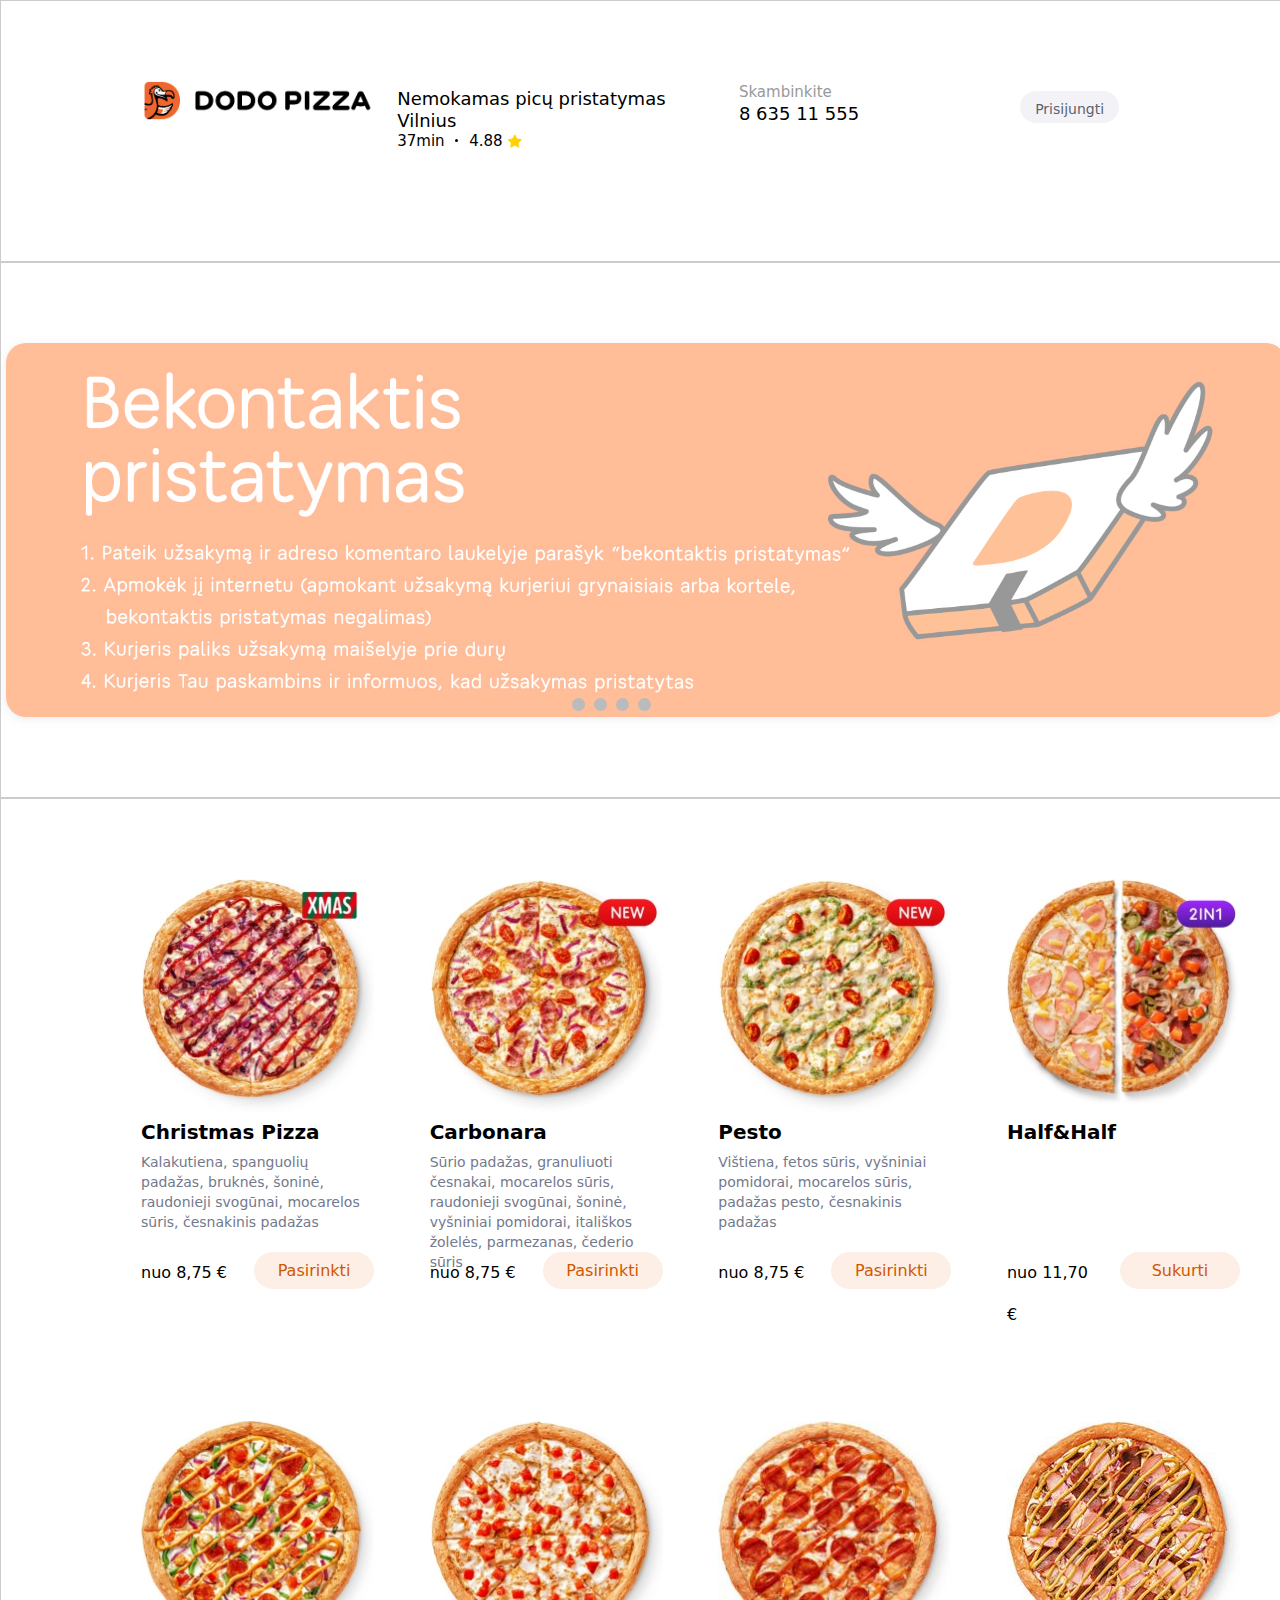
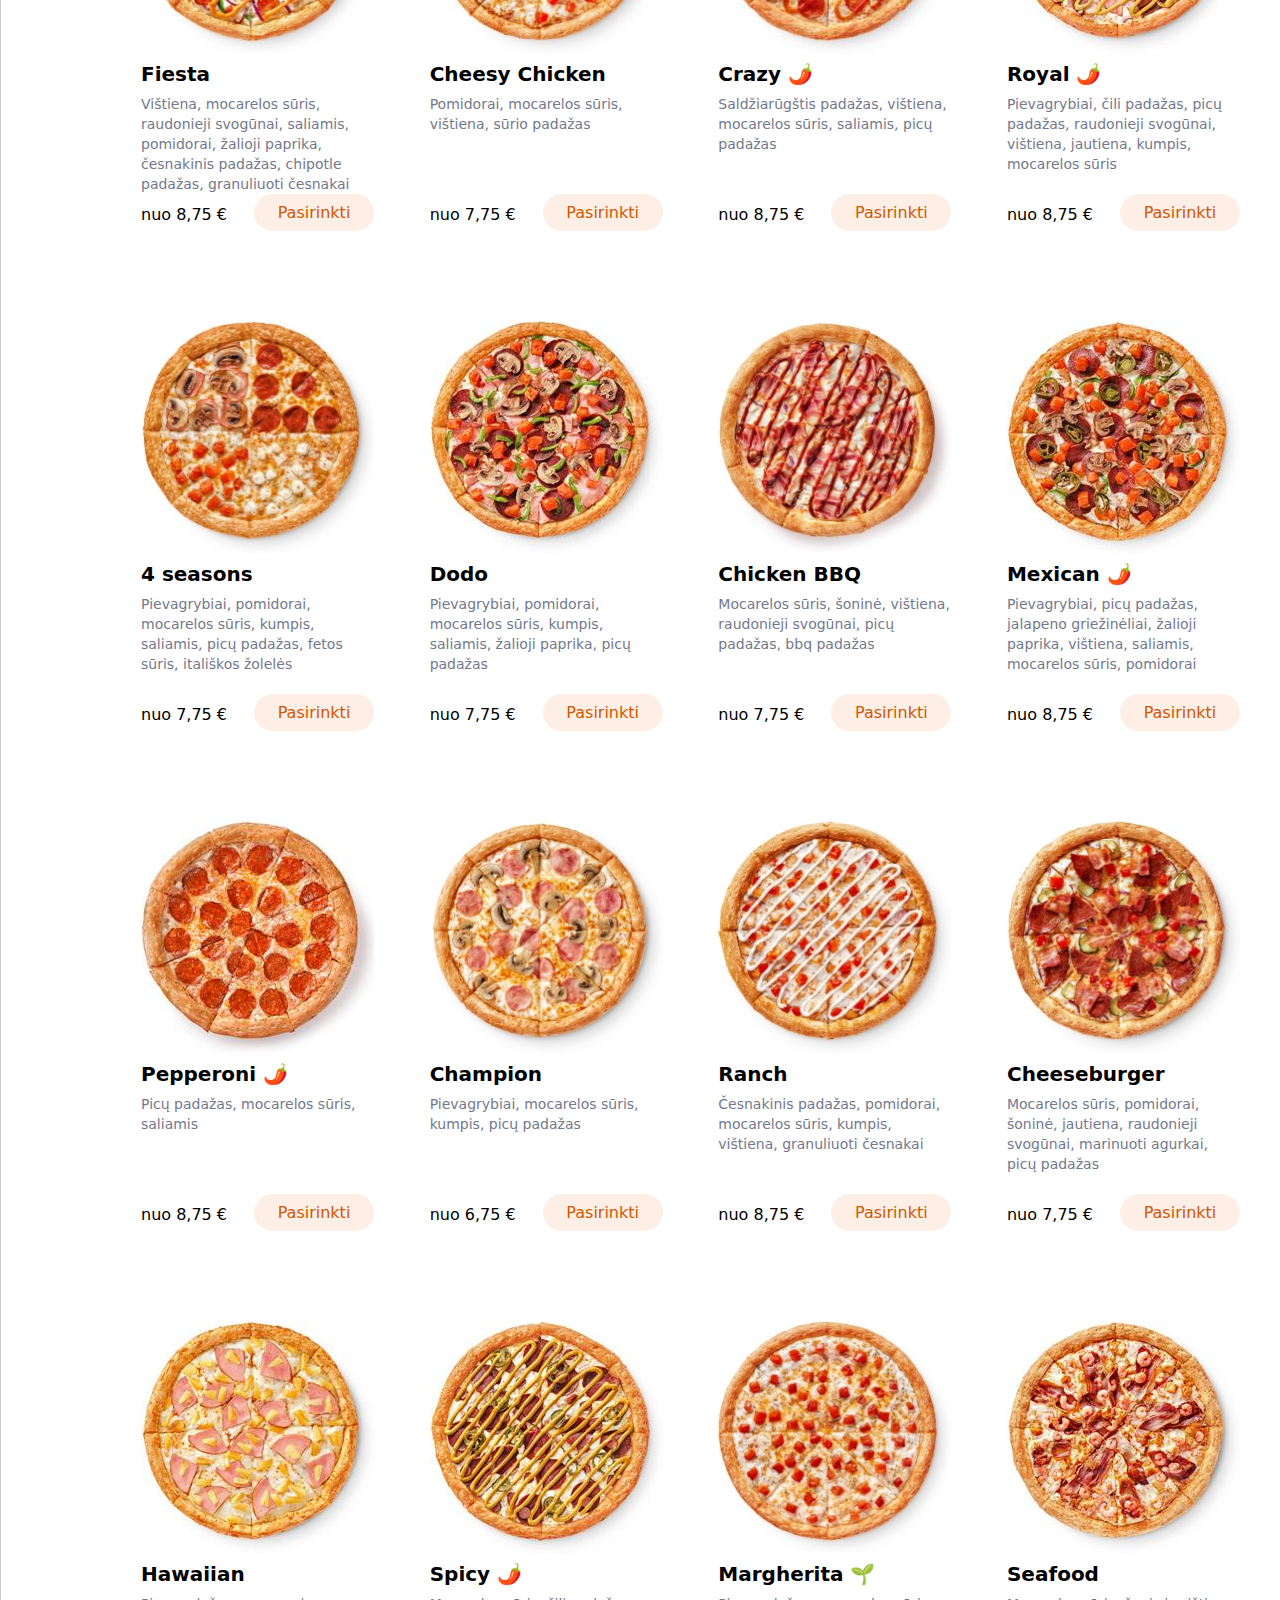
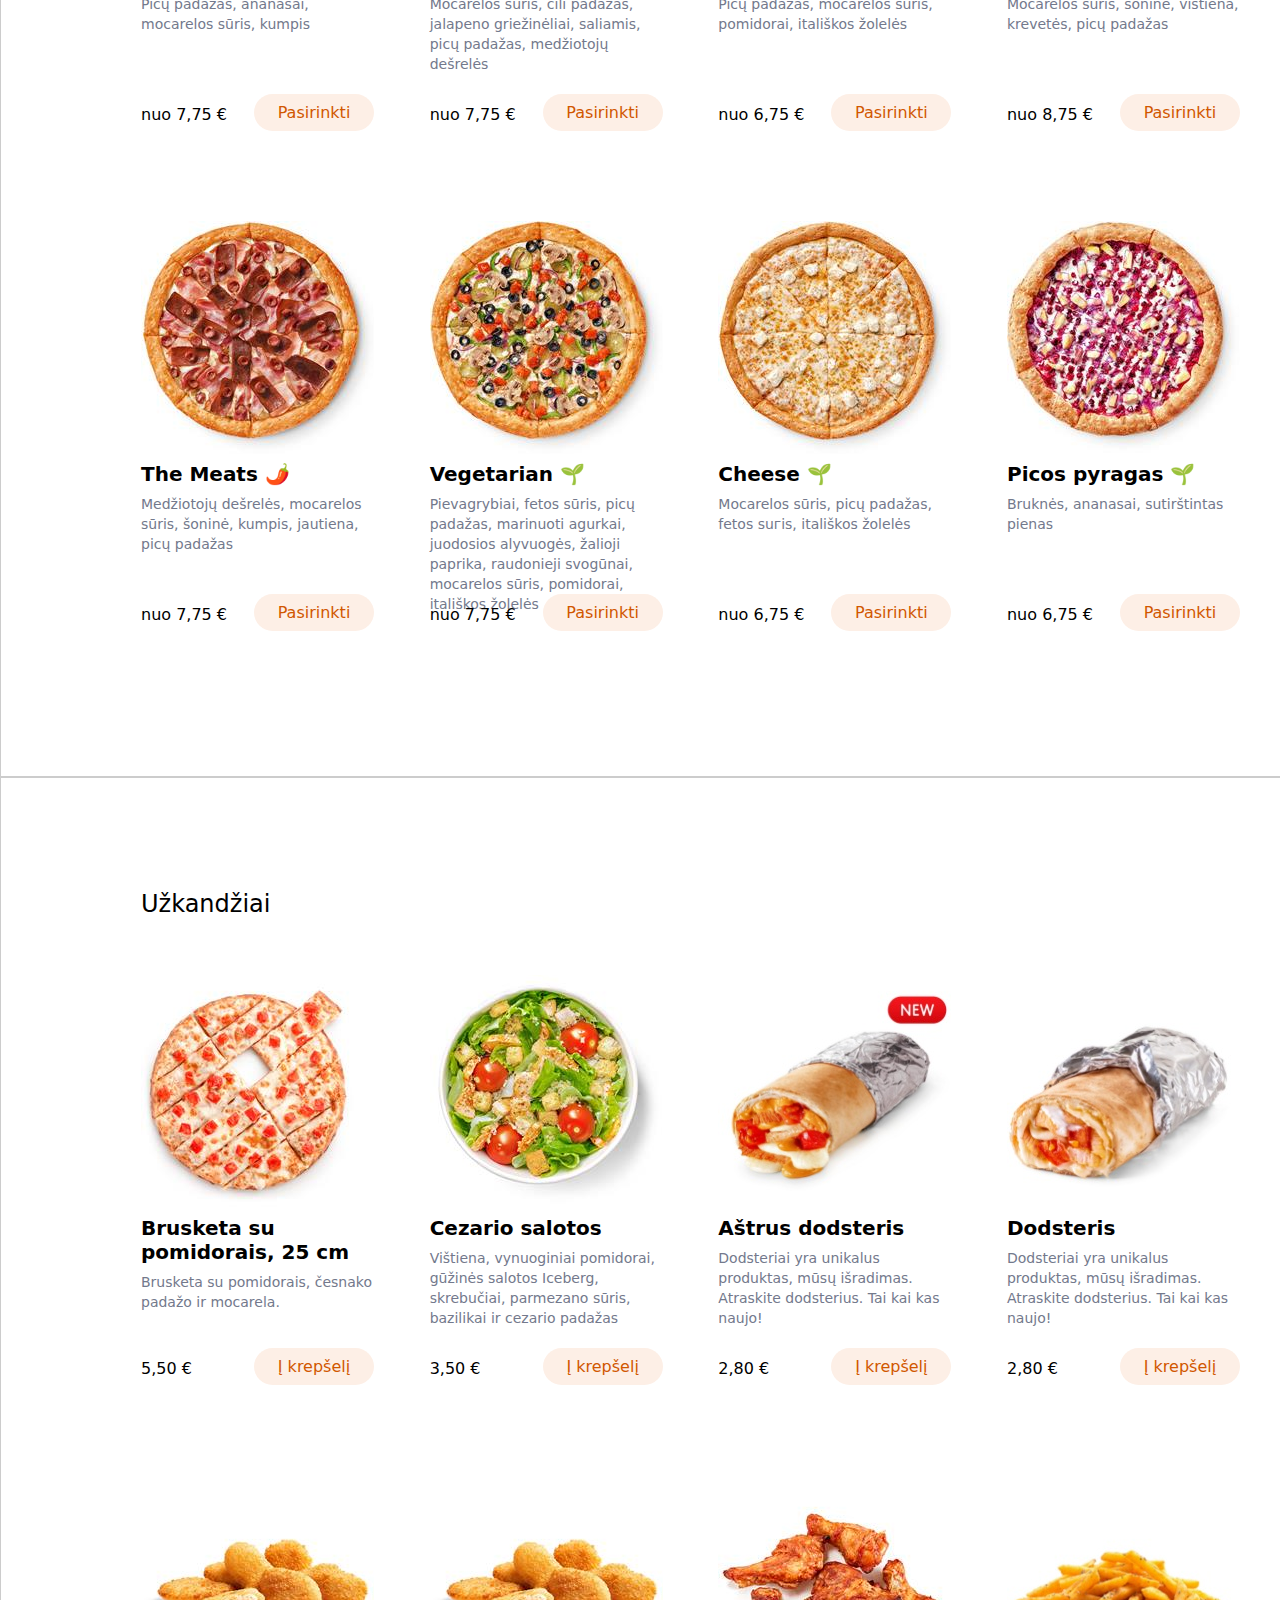
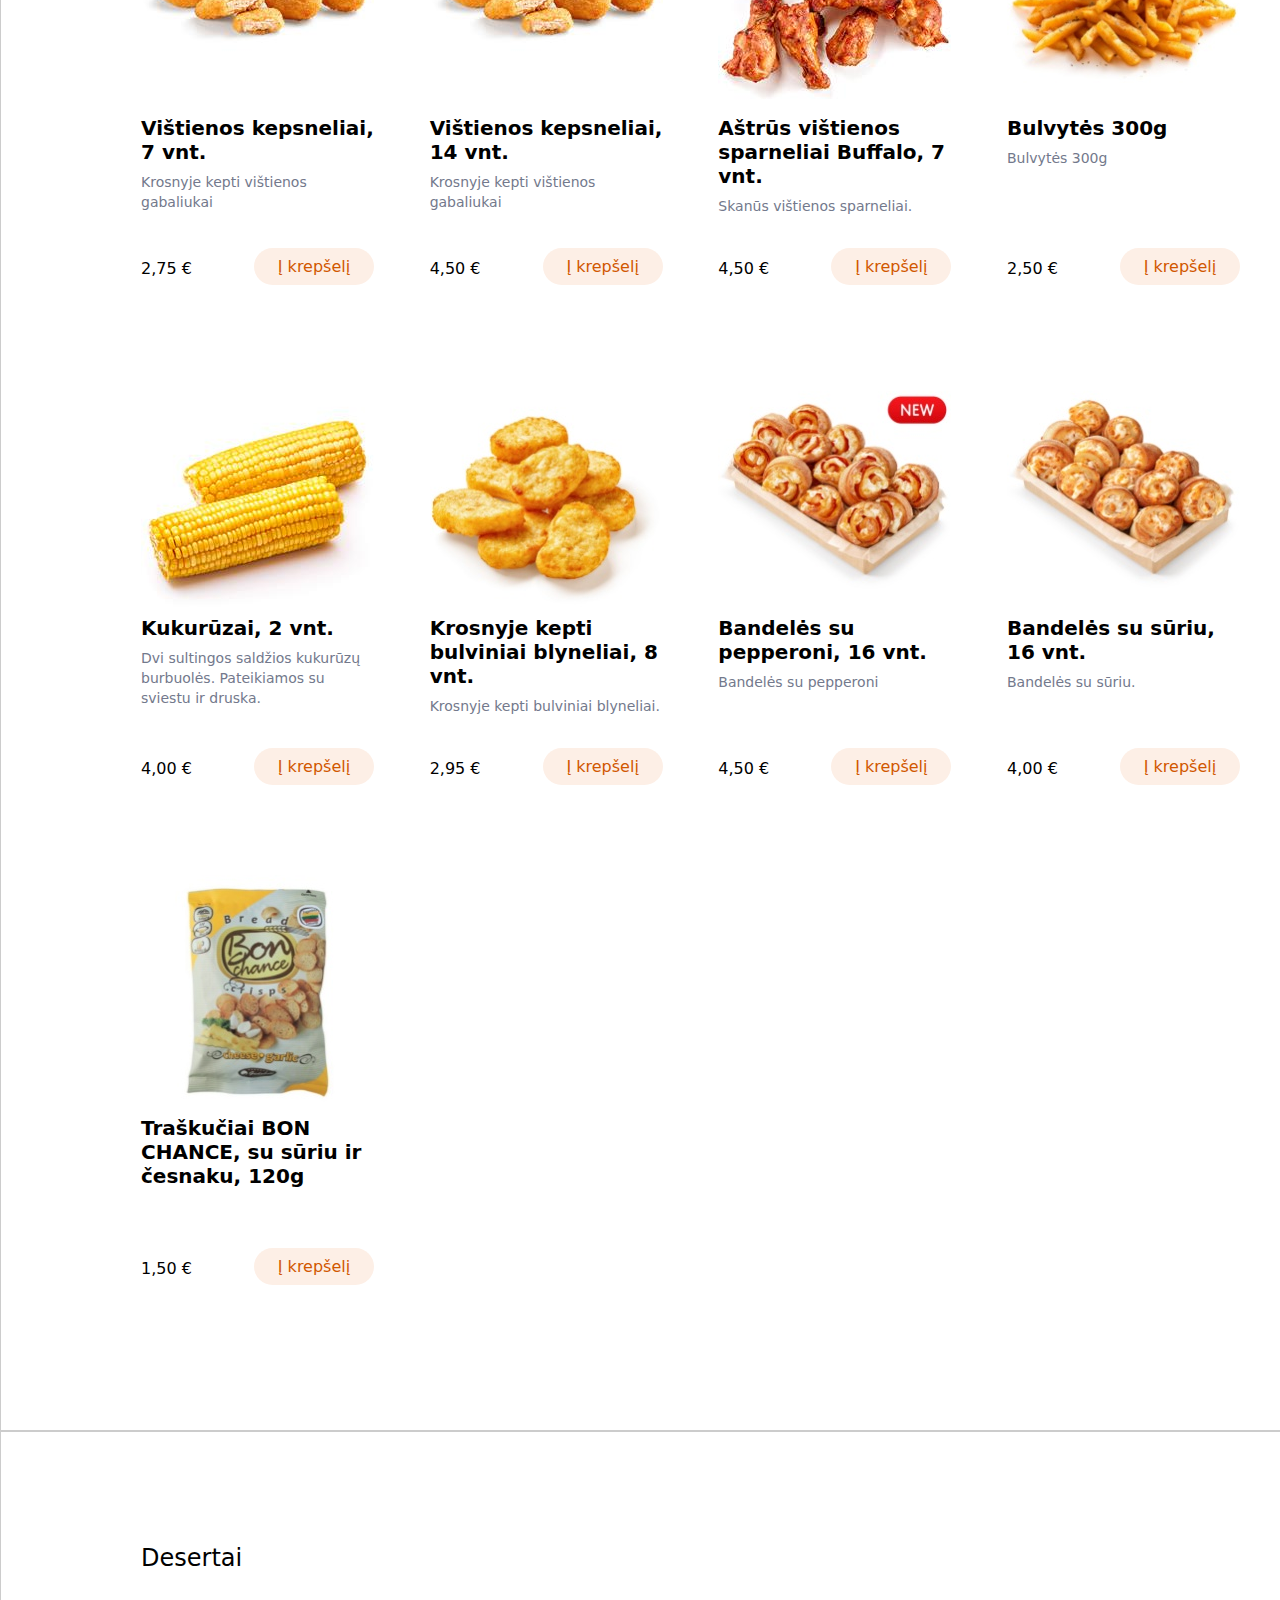
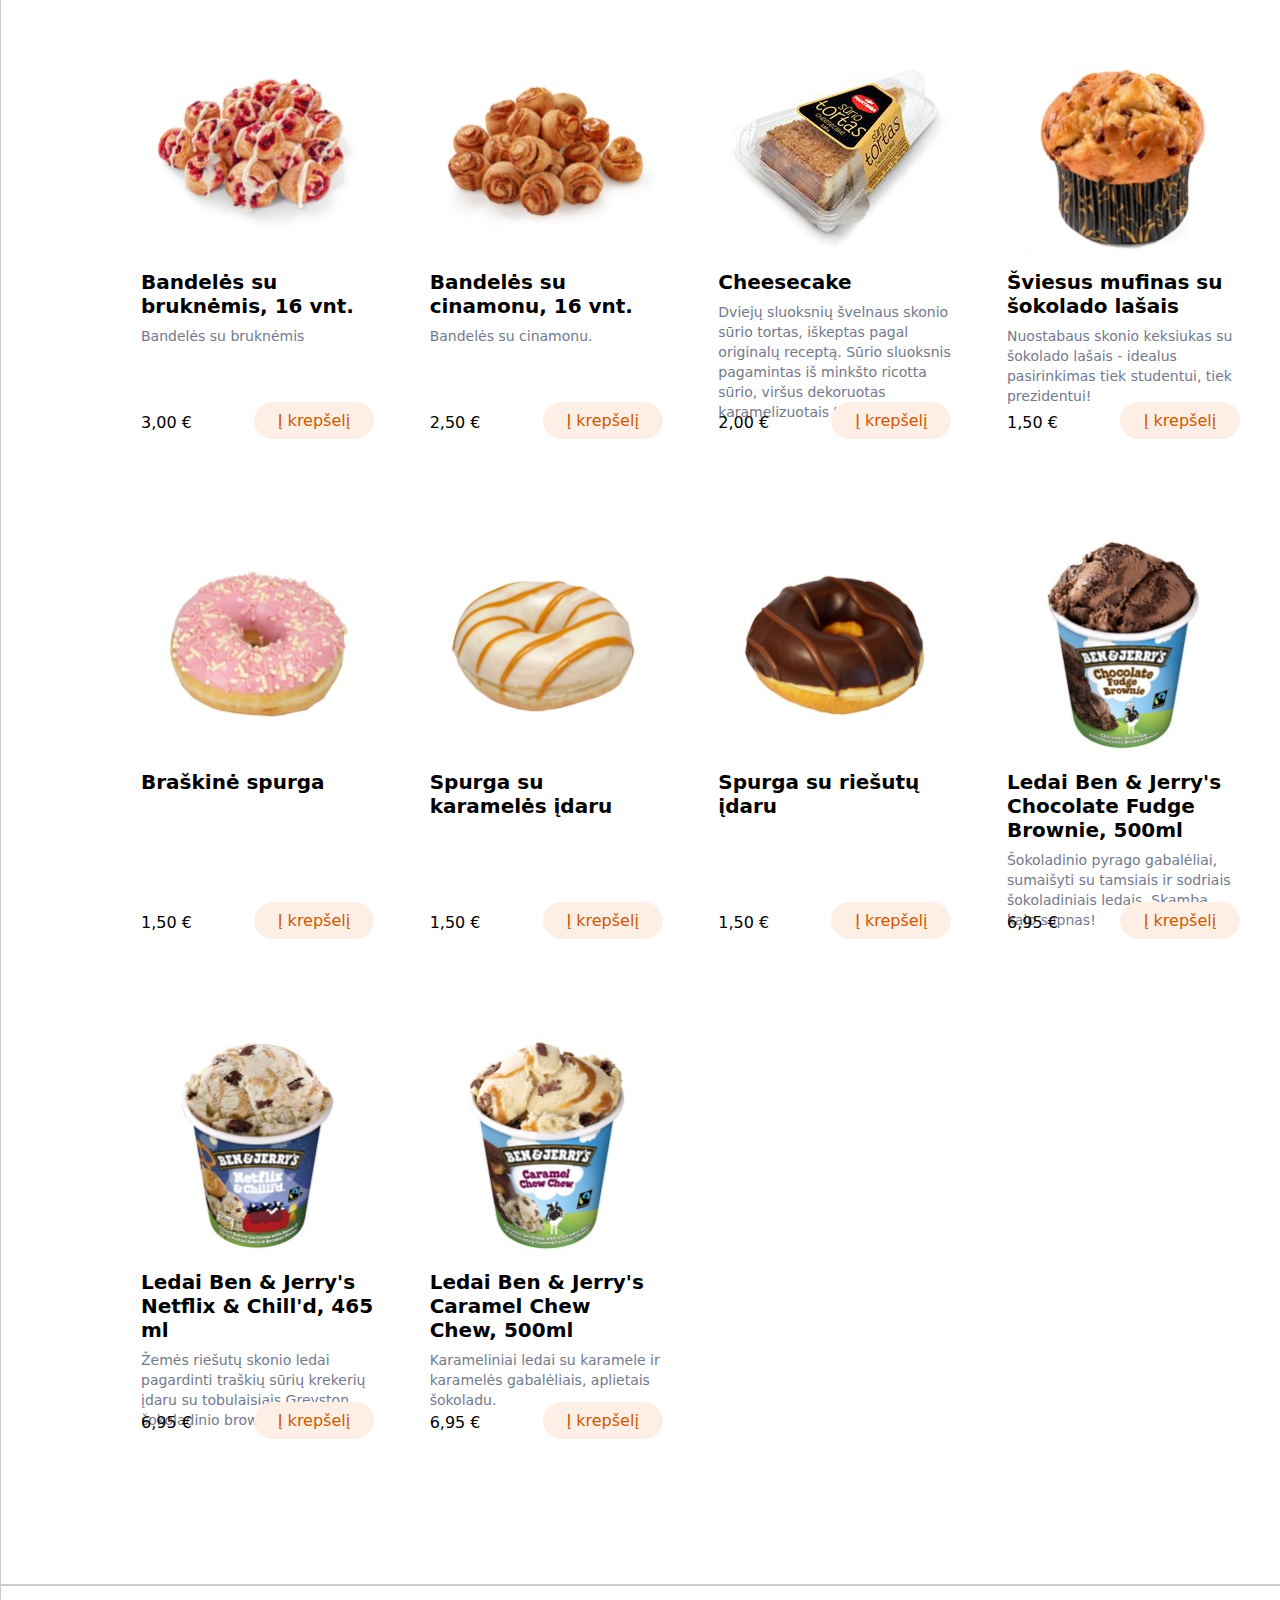
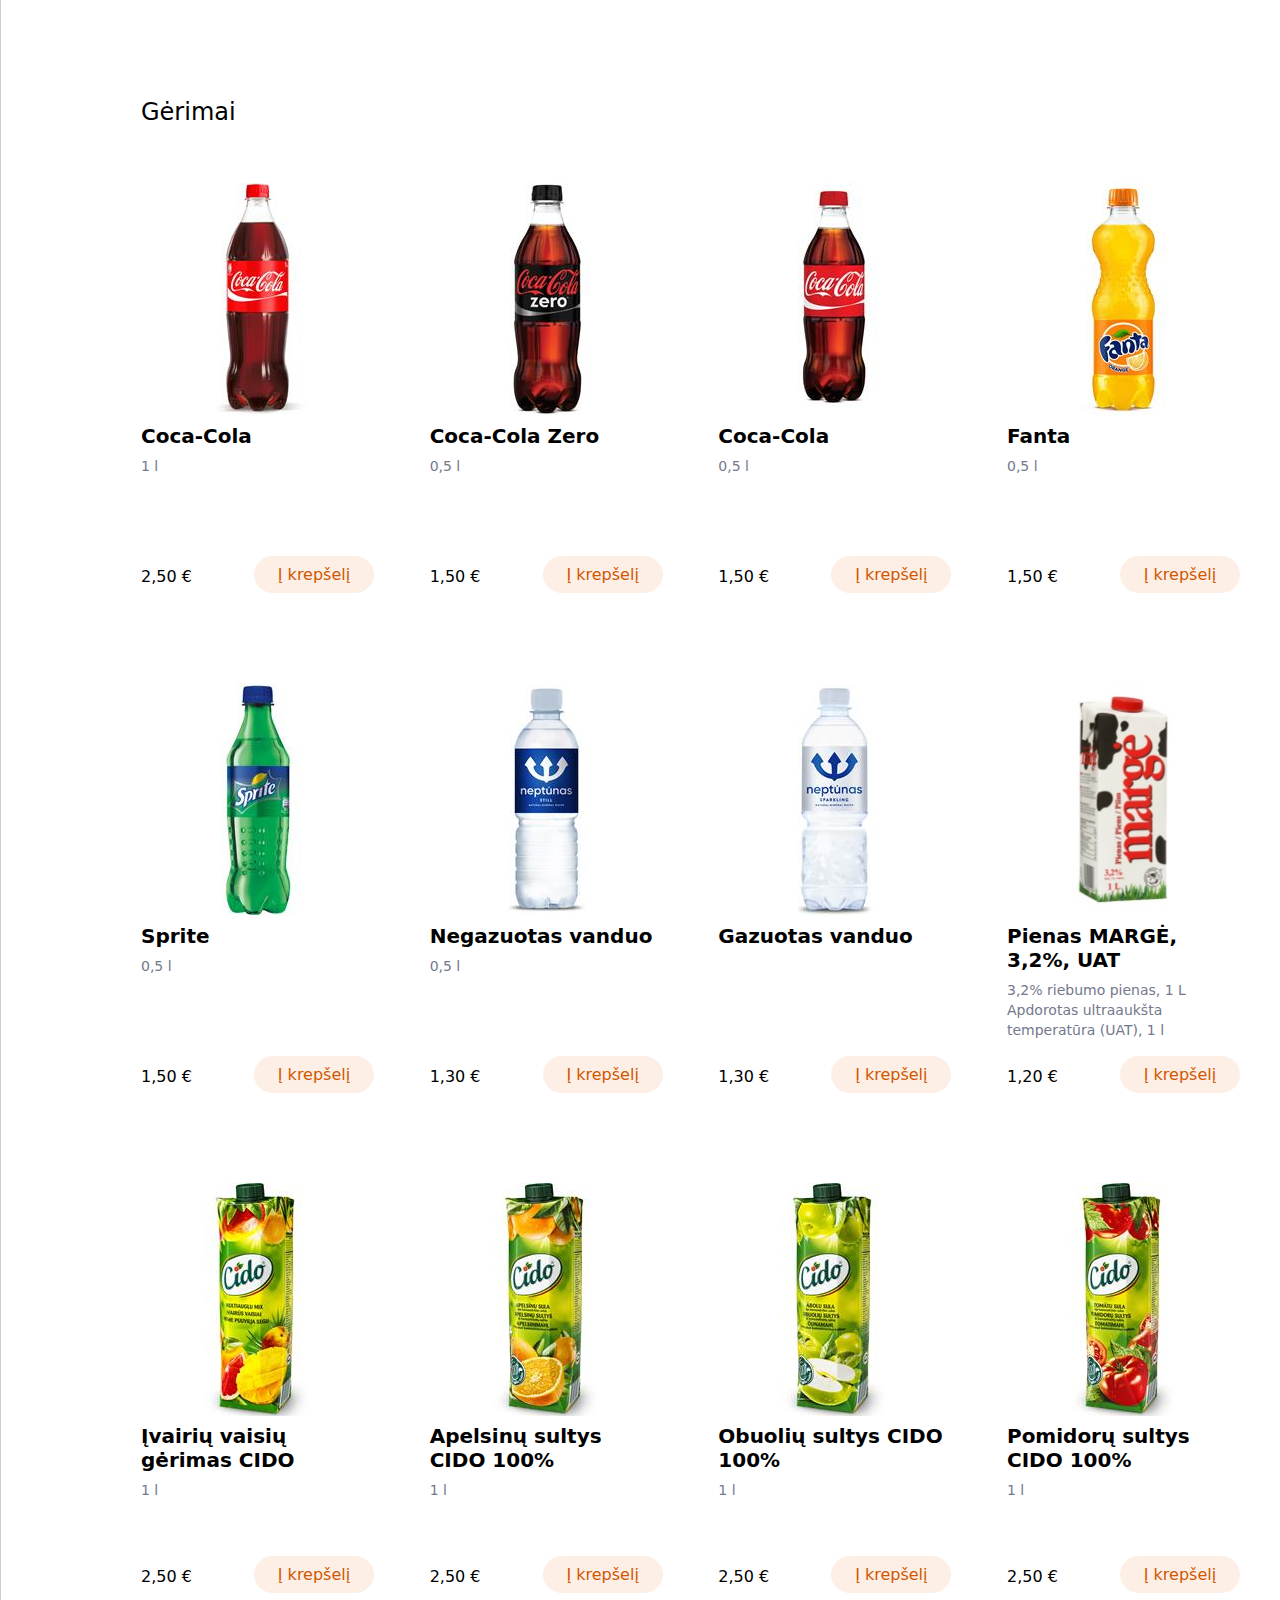
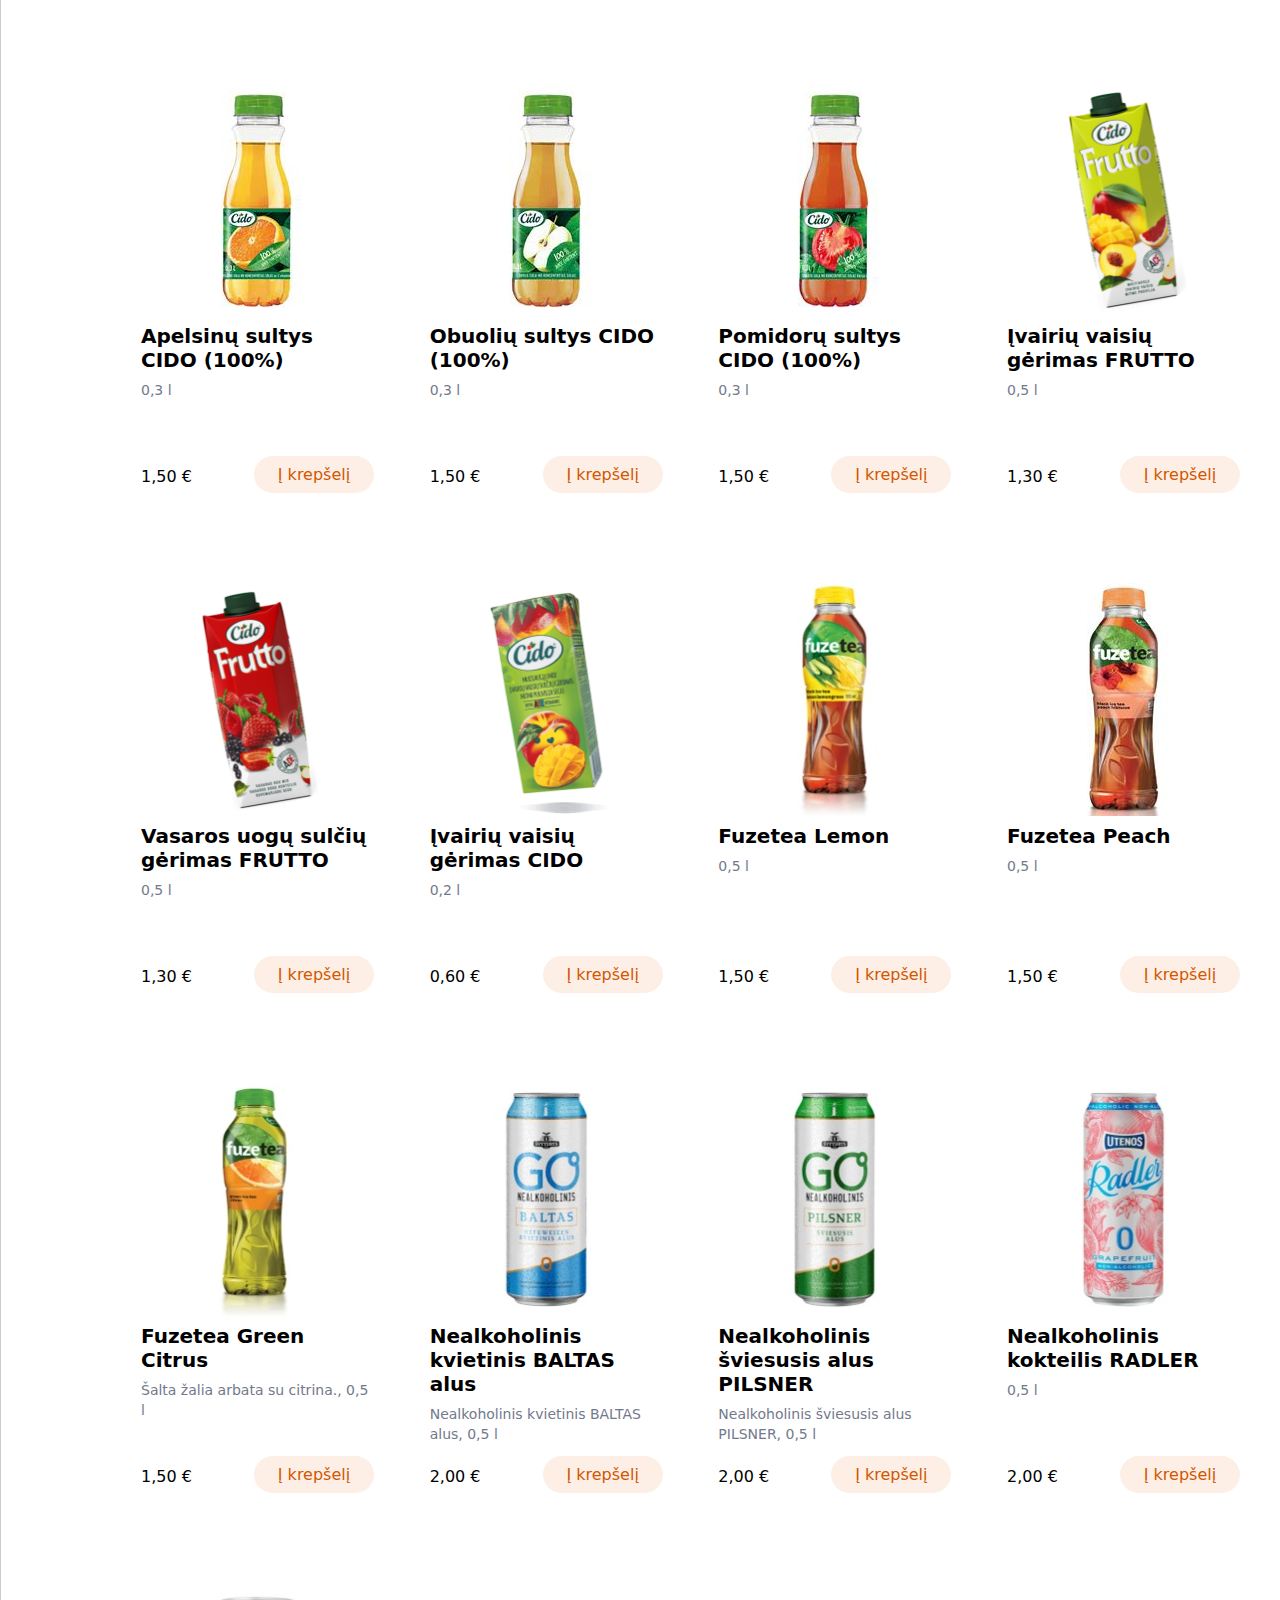
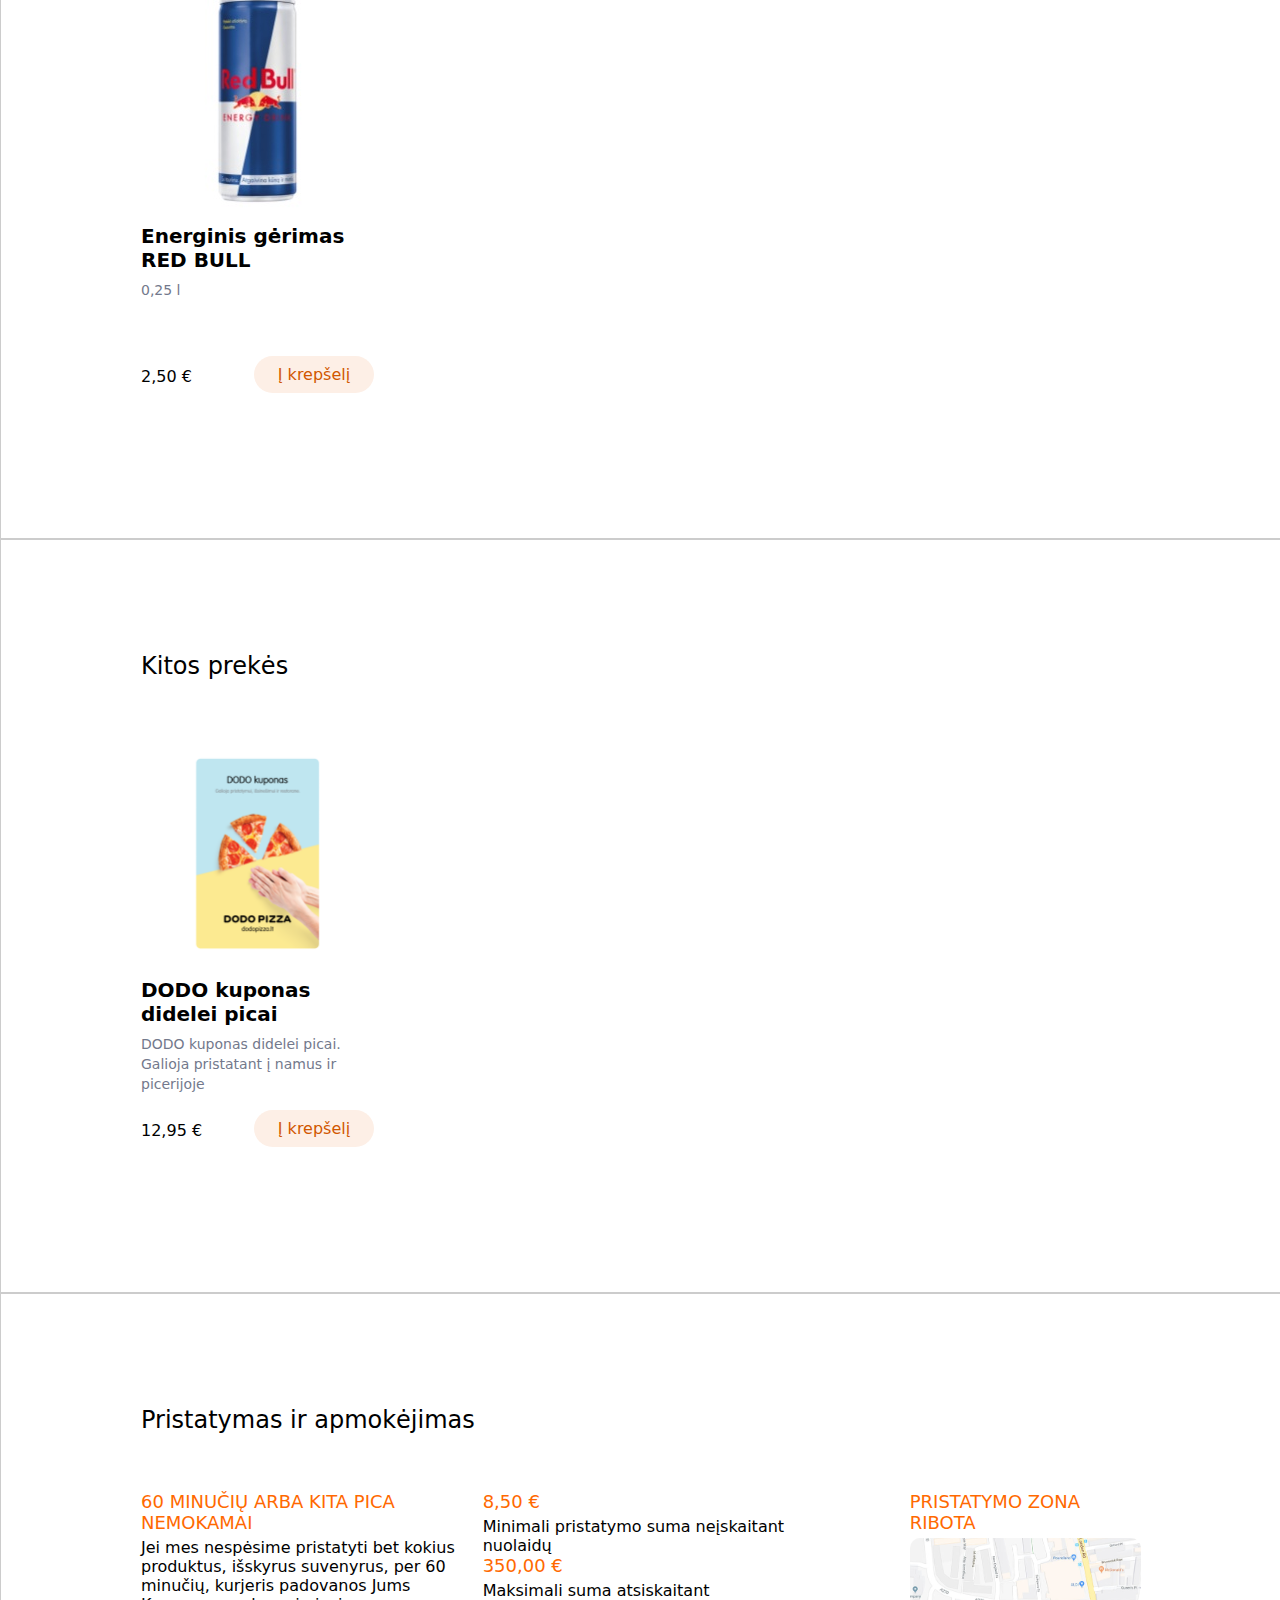
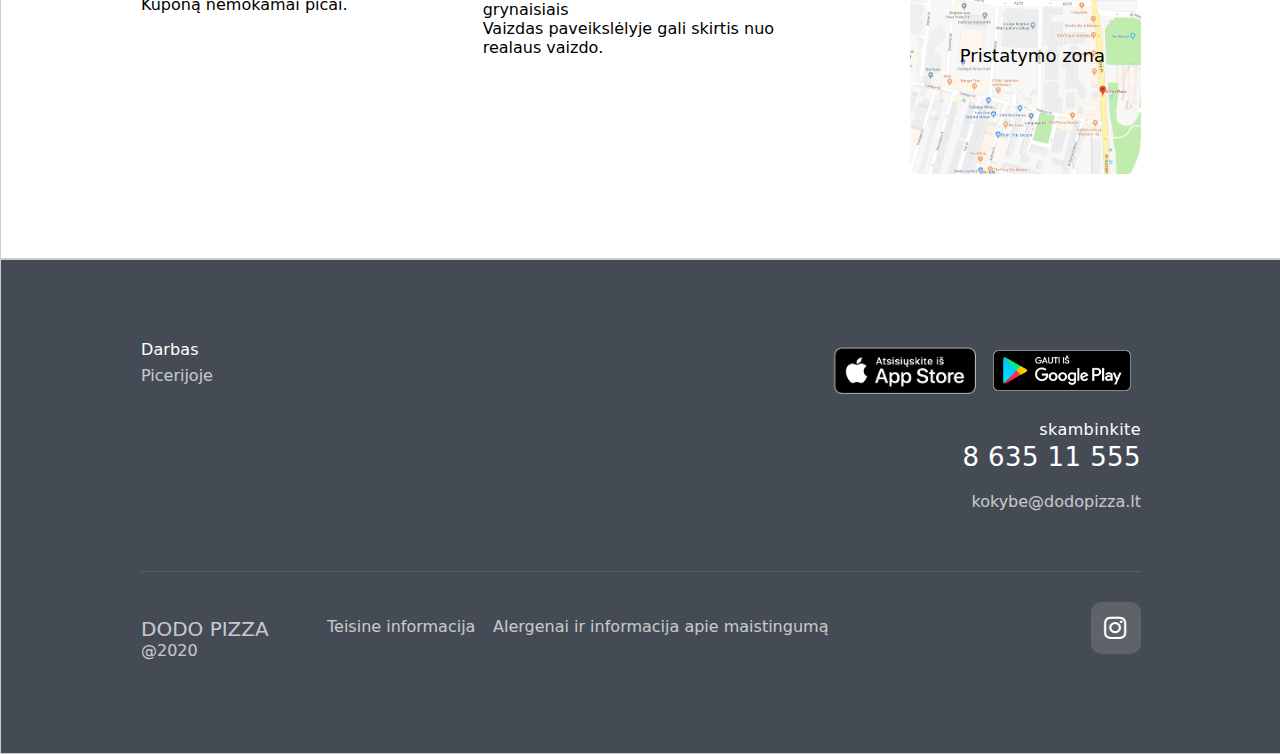
==== commit ec134d5c: "header-top" ====
--- a/index.html
+++ b/index.html
@@ -26,25 +26,6 @@
                 <div class="delivery-info">
                     <div class="delivery-time">37min <span class="dot"></span> 4.88<span class="fa fa-star"></span></div>
                 </div>
-                <!-- <div class="star-hover">
-                    <div class="men-delivery-time-hover">
-                        <div class="star-block"></div>
-                        <div class="men-delivery-time-left">
-                            <h3>35 minutės</h3>
-                            <p class="men-delivery-time-par">Vidutinis pristatymo laikas</p>
-                            <p class="men-delivery-time-par1">Jei nespėsime pristatyti</p>
-                            <p class="men-delivery-time-par1">per 60 minučių, Jūs gausite</p>
-                            <p class="men-delivery-time-par1">kuponą nemokamai didelei picai</p>
-                        </div>
-                        <div class="men-delivery-time-right">
-                            <div class="men-delivery-time-star"></span> 4.85<span class="fa fa-star checked"></span><span class="fa fa-star checked"></span><span class="fa fa-star checked"><span class="fa fa-star checked"></span><span class="fa fa-star half"></span></span></div>
-                            <p class="men-delivery-time-par">586 įvertinimas</p>
-                            <p class="men-delivery-time-par1">Įvertinti užsakymą galima</p>
-                            <p class="men-delivery-time-par1"> mobilioje programėlėje</p>
-                        </div>
-                        <p class="men-delivery-time-bottom">Paskutinių 7 dienų duomenys jūsų mieste</p>
-                    </div>
-                </div> -->
             </div>
             <div class="order-now col-2">
                 <div class="order-title">Skambinkite</div>
@@ -52,6 +33,24 @@
             </div>
             <div class="sign-in">
                 <div class="btn-sign-in">Prisijungti</div>
+            </div>
+            <div class="delivery-time-hover">
+                <div class="triangle"></div>
+                <div class="hidden-row">
+                    <div class="hidden-delivery-left">
+                        <h3 class="hidden-header">35 minutės</h3>
+                        <p class="hidden-subheader">Vidutinis pristatymo laikas</p>
+                        <p class="hidden-text">Jei nespėsime pristatyti per 60 minučių, Jūs gausite kuponą nemokamai didelei picai</p>
+                    </div>
+                    <div class="hidden-delivery-right">
+                        <h3 class="hidden-header orange"></span> 4.85<span class="fa fa-star checked"></span><span class="fa fa-star checked"></span><span class="fa fa-star checked"><span class="fa fa-star checked"></span><span class="fa fa-star half"></span></span></h3>
+                        <p class="hidden-subheader">586 įvertinimas</p>
+                        <p class="hidden-text">Įvertinti užsakymą galima mobilioje programėlėje</p>
+                    </div>
+                    <div class="hidden-delivery-bottom">
+                        <p class="hidden-text">Paskutinių 7 dienų duomenys jūsų mieste</p>
+                    </div>
+                </div>
             </div>
         </div>
          <!-- navigation -->
--- a/css/header.css
+++ b/css/header.css
@@ -1,4 +1,7 @@
-    .logo > img{
+ #header > .row{
+     position:relative;
+ }
+ .logo > img{
         display: inline-block;
         width: 100%;
     }
@@ -7,6 +10,7 @@
     width: 100%;
     color: rgb(0, 0, 0);
     font-size: 18px;
+    margin-top: 7px;
     line-height: 1.2;
     font-weight: 500;
 }
@@ -32,6 +36,78 @@
             color: rgb(255, 210, 0);
             margin: 2px 5px;
         }
+        /* with js change visibility on hover */
+    .delivery-time-hover{
+        visibility: hidden;
+        display: inline-block;
+        position: absolute;
+        width: 450px;
+        float: left;
+        padding: 20px;
+        border-radius: 15px;
+        color: rgb(255, 255, 255);
+    }
+        .triangle{
+            position:absolute;
+            width: 0;
+            height: 0;
+            top: 43px;
+            right:85px;
+            border-left: 7px solid transparent;
+            border-right: 7px solid transparent;
+            border-bottom: 11px solid rgb(69, 75, 84);
+        }    
+        .hidden-row{
+            display: inline-block;
+            float: left;
+            width: 100%;
+            position: absolute;
+            top: 53px;
+            right:-136px;
+            background-color: rgb(69, 75, 84);
+            padding: 20px;
+            border-radius:15px;
+        }
+            .hidden-delivery-left,
+            .hidden-delivery-right{
+                display: inline-block;
+                width: 50%;
+                float: left;
+            }
+            .hidden-delivery-bottom{
+                display: inline-block;
+                width: 100%;
+                float: left;
+            }
+                .hidden-header{
+                    display: inline-block;
+                    width: 100%;
+                    float: left;
+                    color:white;
+                    font-size: 20px;
+                    line-height: 24px;
+                    margin: 8px 0px;
+                }
+                .orange{
+                    color: rgb(255, 210, 0);
+                    margin-right: 20px;
+                }
+                .hidden-text,
+                .hidden-subheader{
+                    display: inline-block;
+                    float: left;
+                    width: 100%;
+                    font-size: 14px;
+                    line-height: 20px;
+                    font-family: system-ui, -apple-system, BlinkMacSystemFont, "Segoe UI", Roboto, Oxygen-Sans, Ubuntu, Cantarell, "Helvetica Neue", Arial, sans-serif, "Apple Color Emoji", "Segoe UI Emoji", "Segoe UI Symbol";
+                    color: rgb(115, 121, 140);
+                    font-weight: 400;
+                    margin: 0px;
+                }
+                .hidden-subheader{
+                    color:white;
+                }
+
     .order-title{
         padding: 4px 0px 3px;
         color: rgb(153, 153, 153);
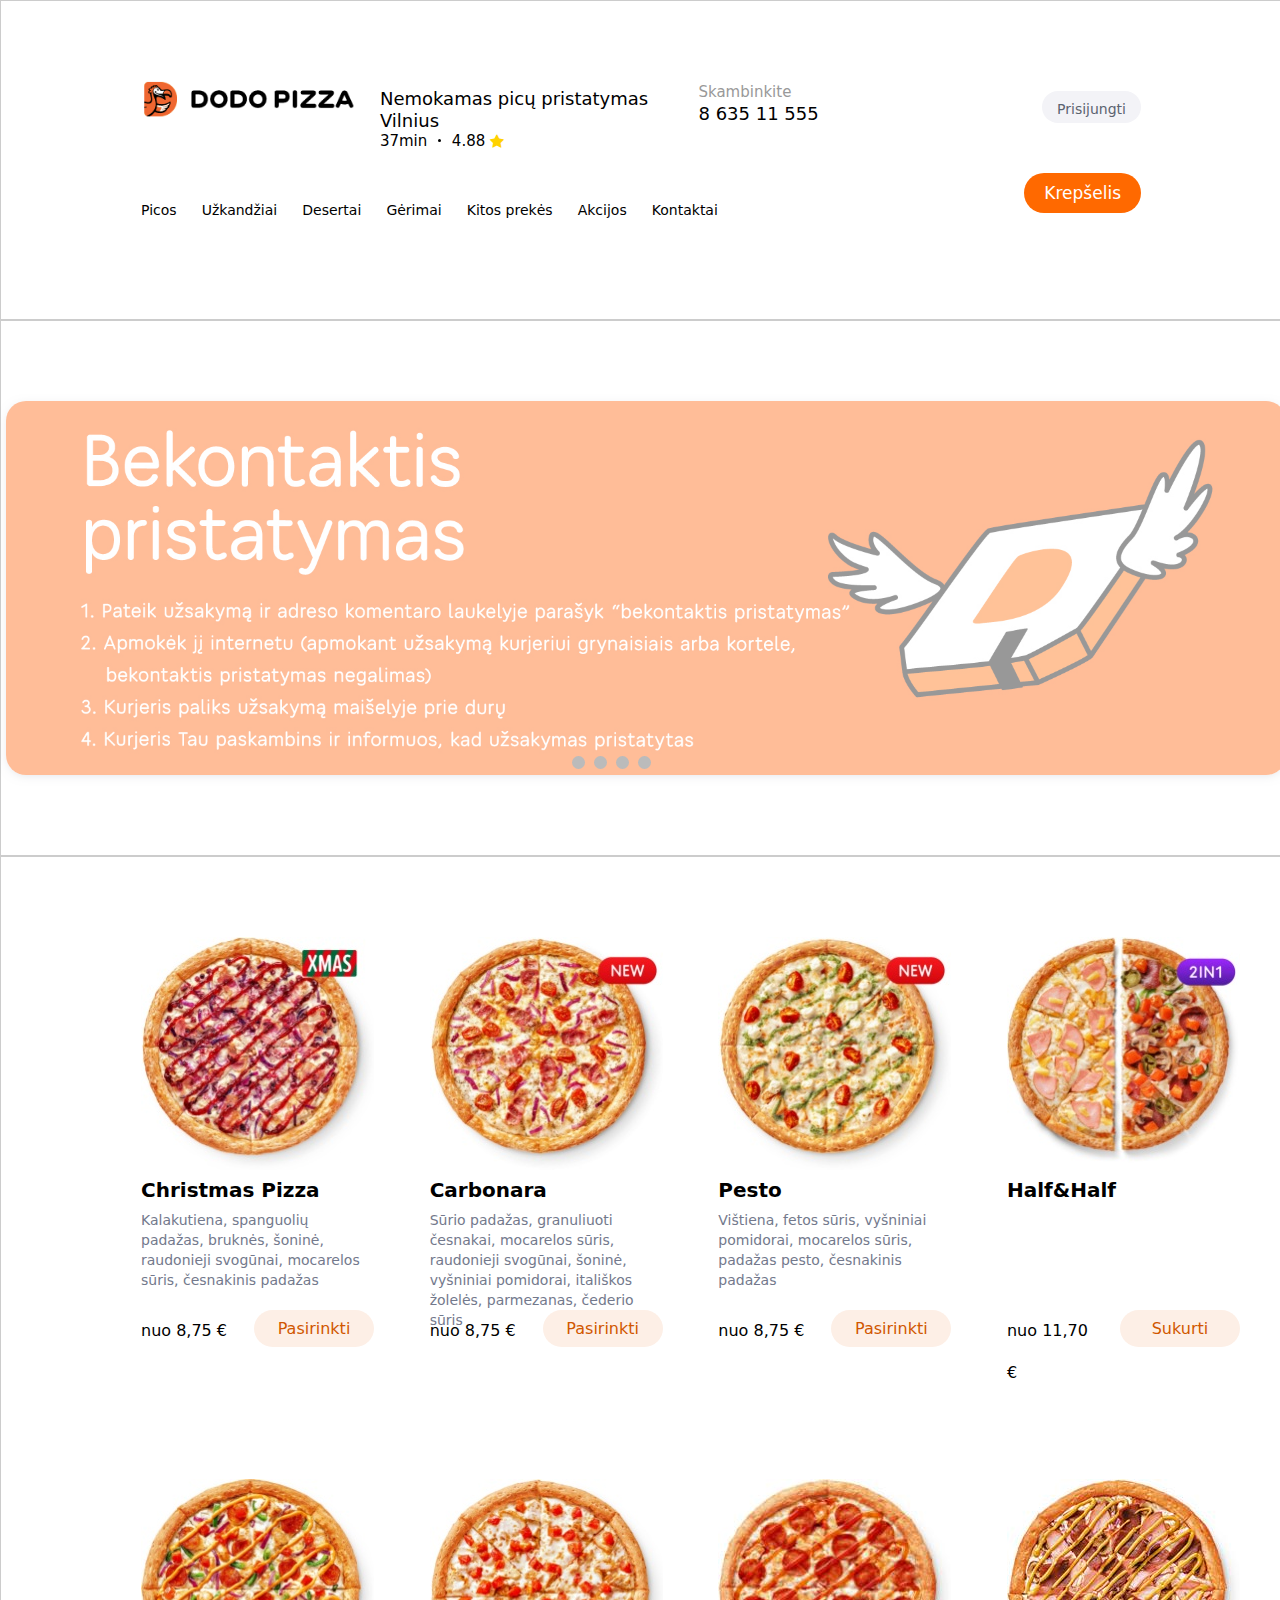
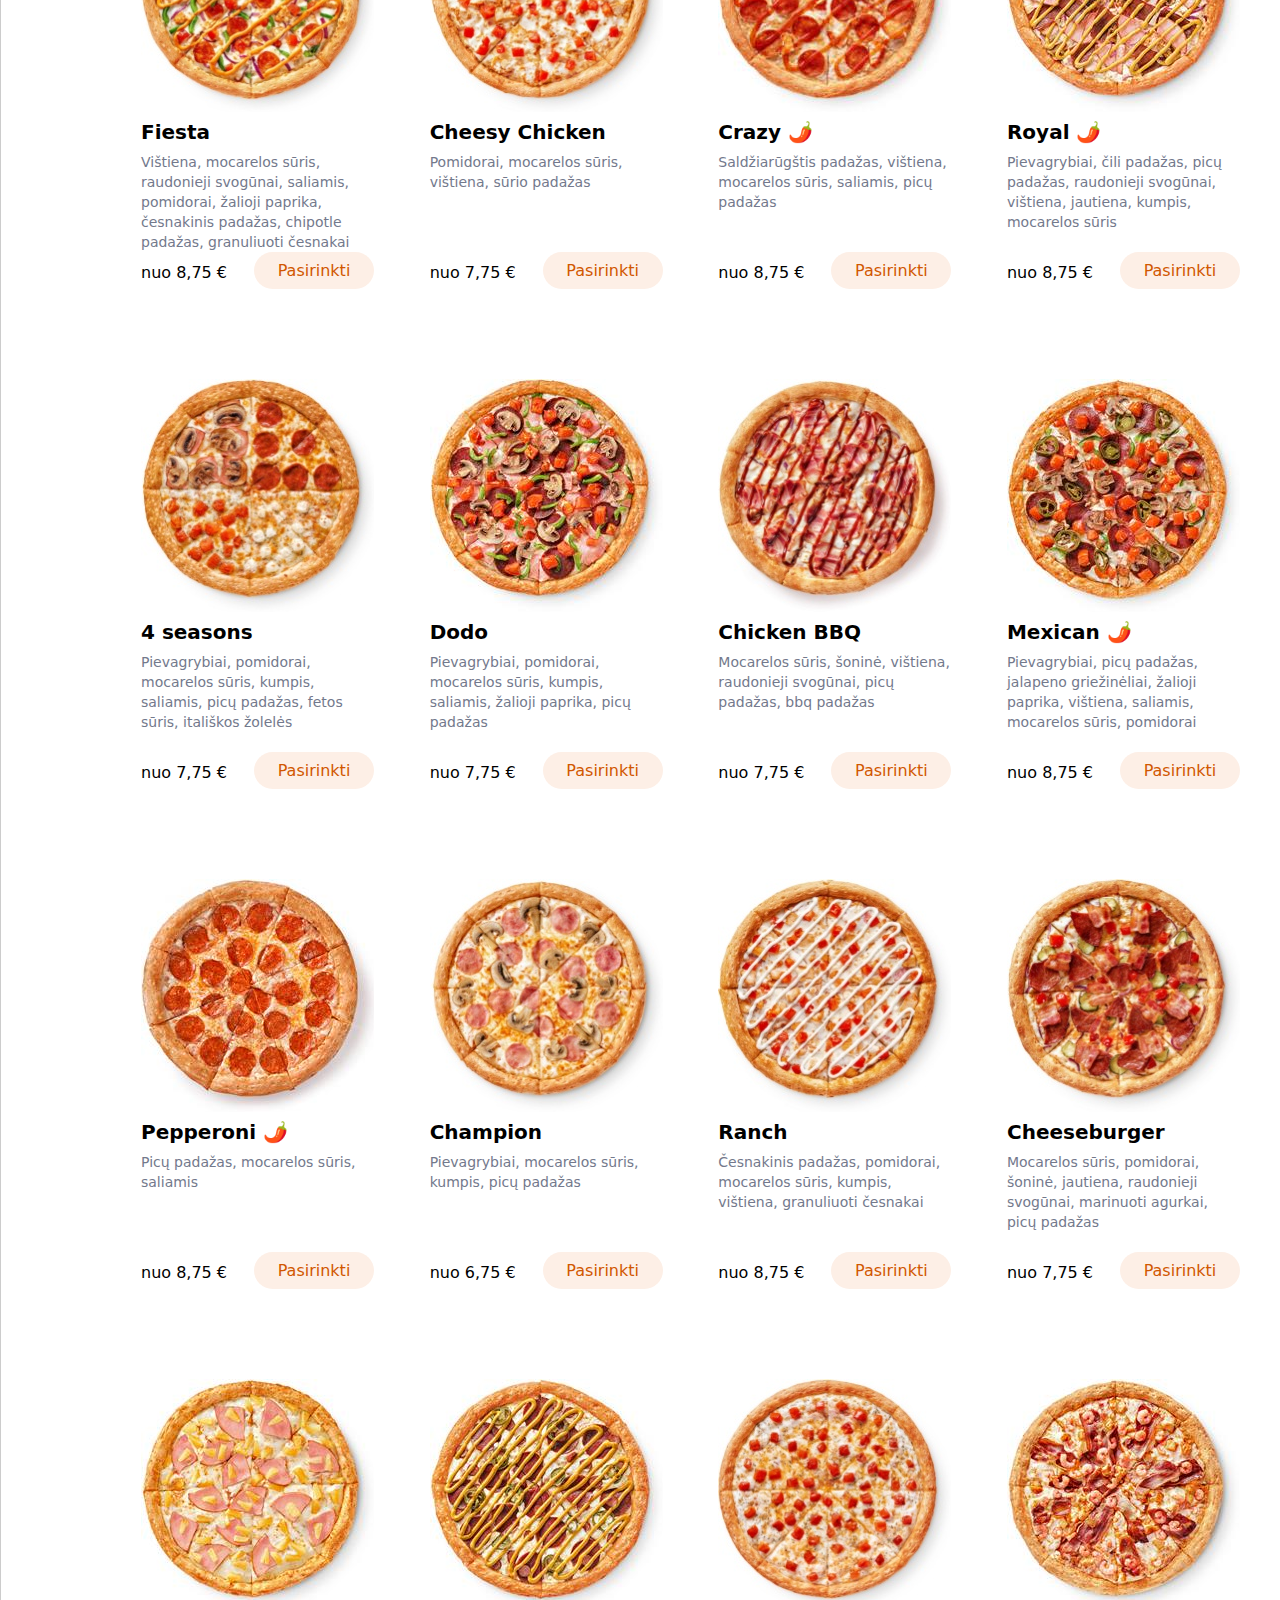
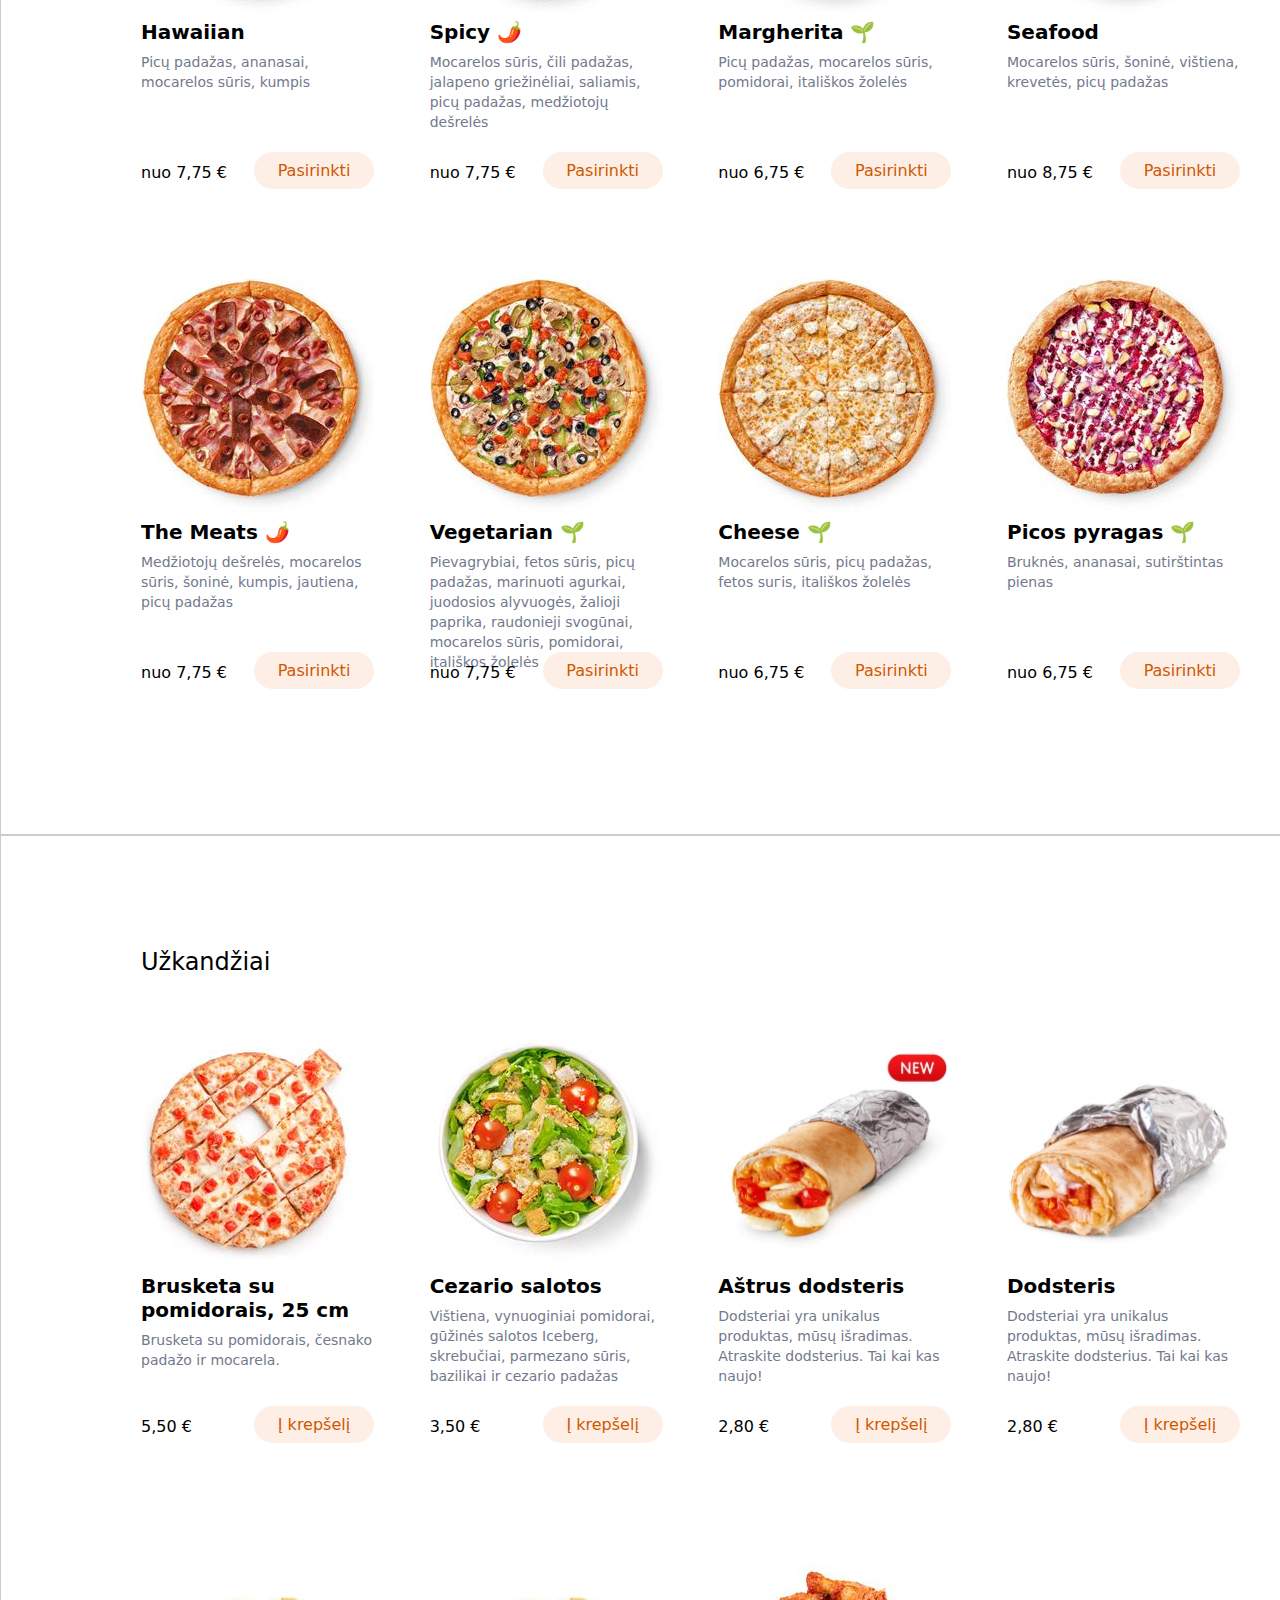
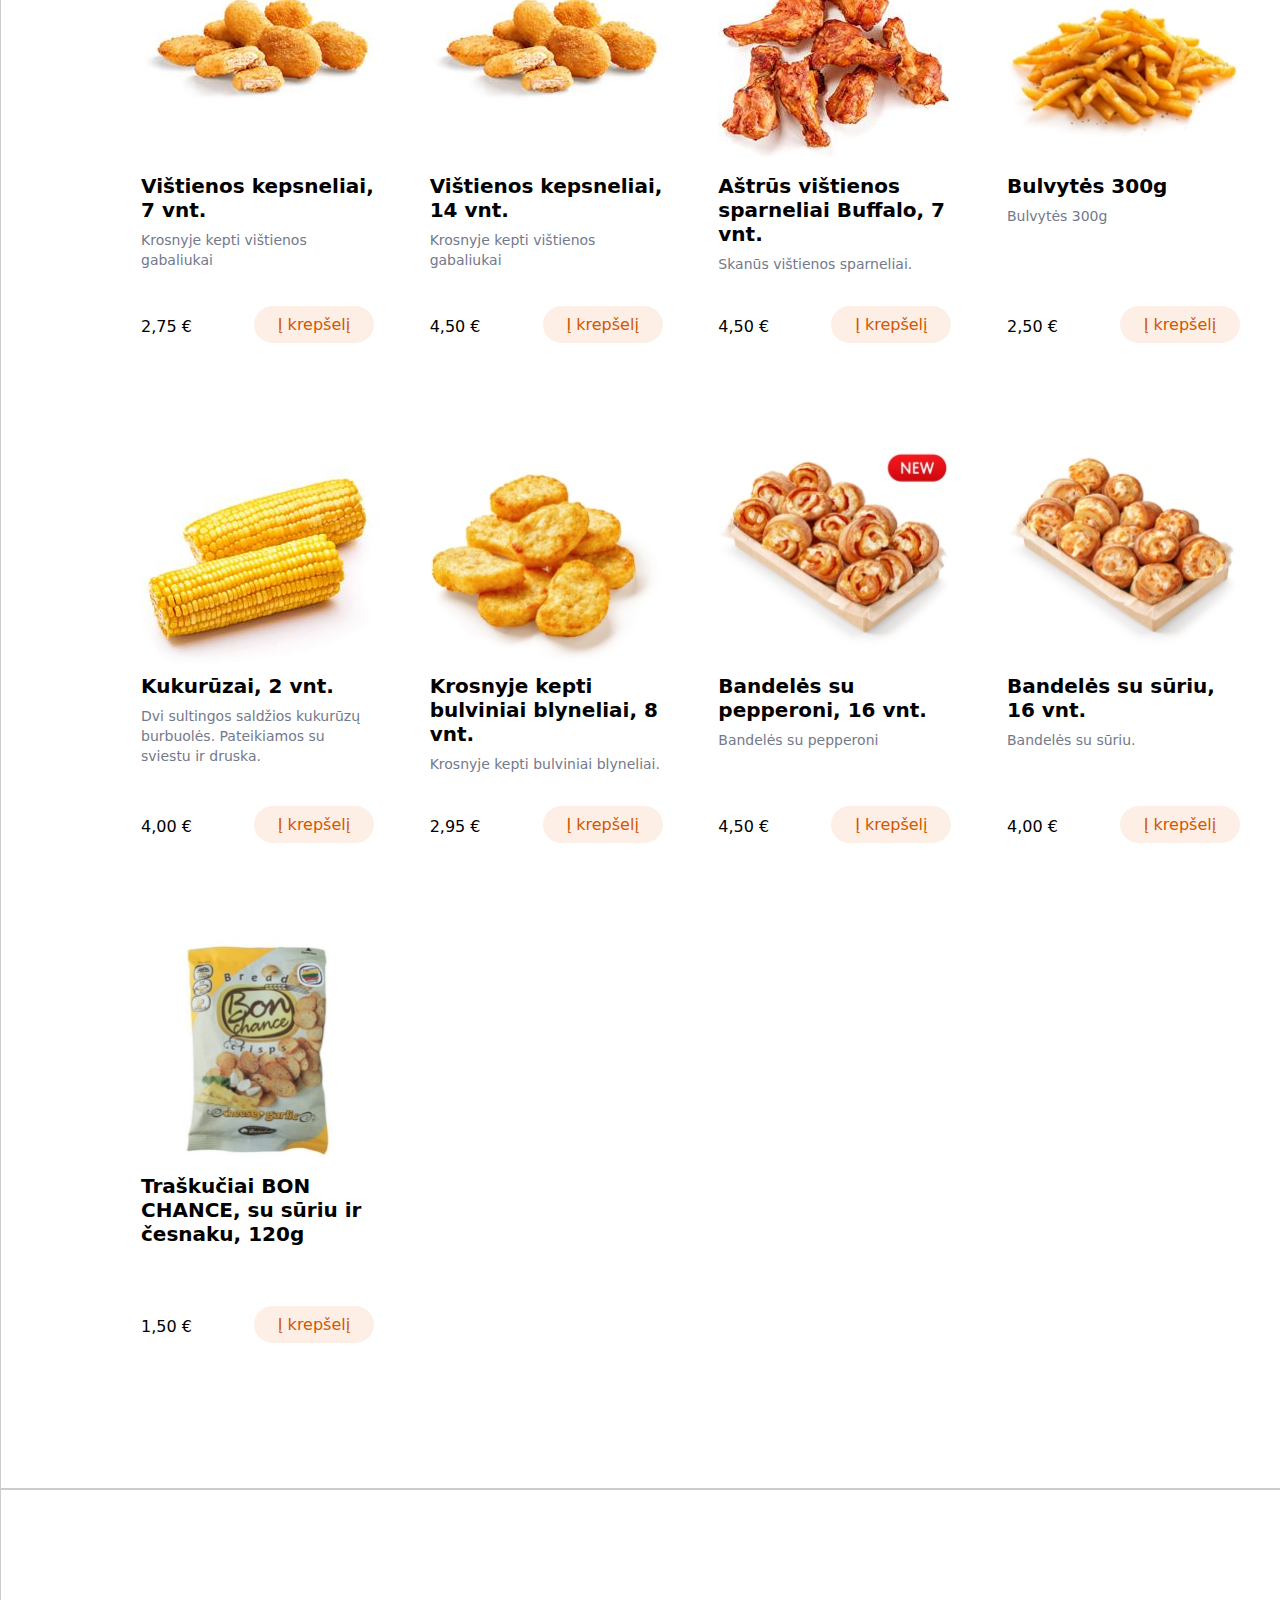
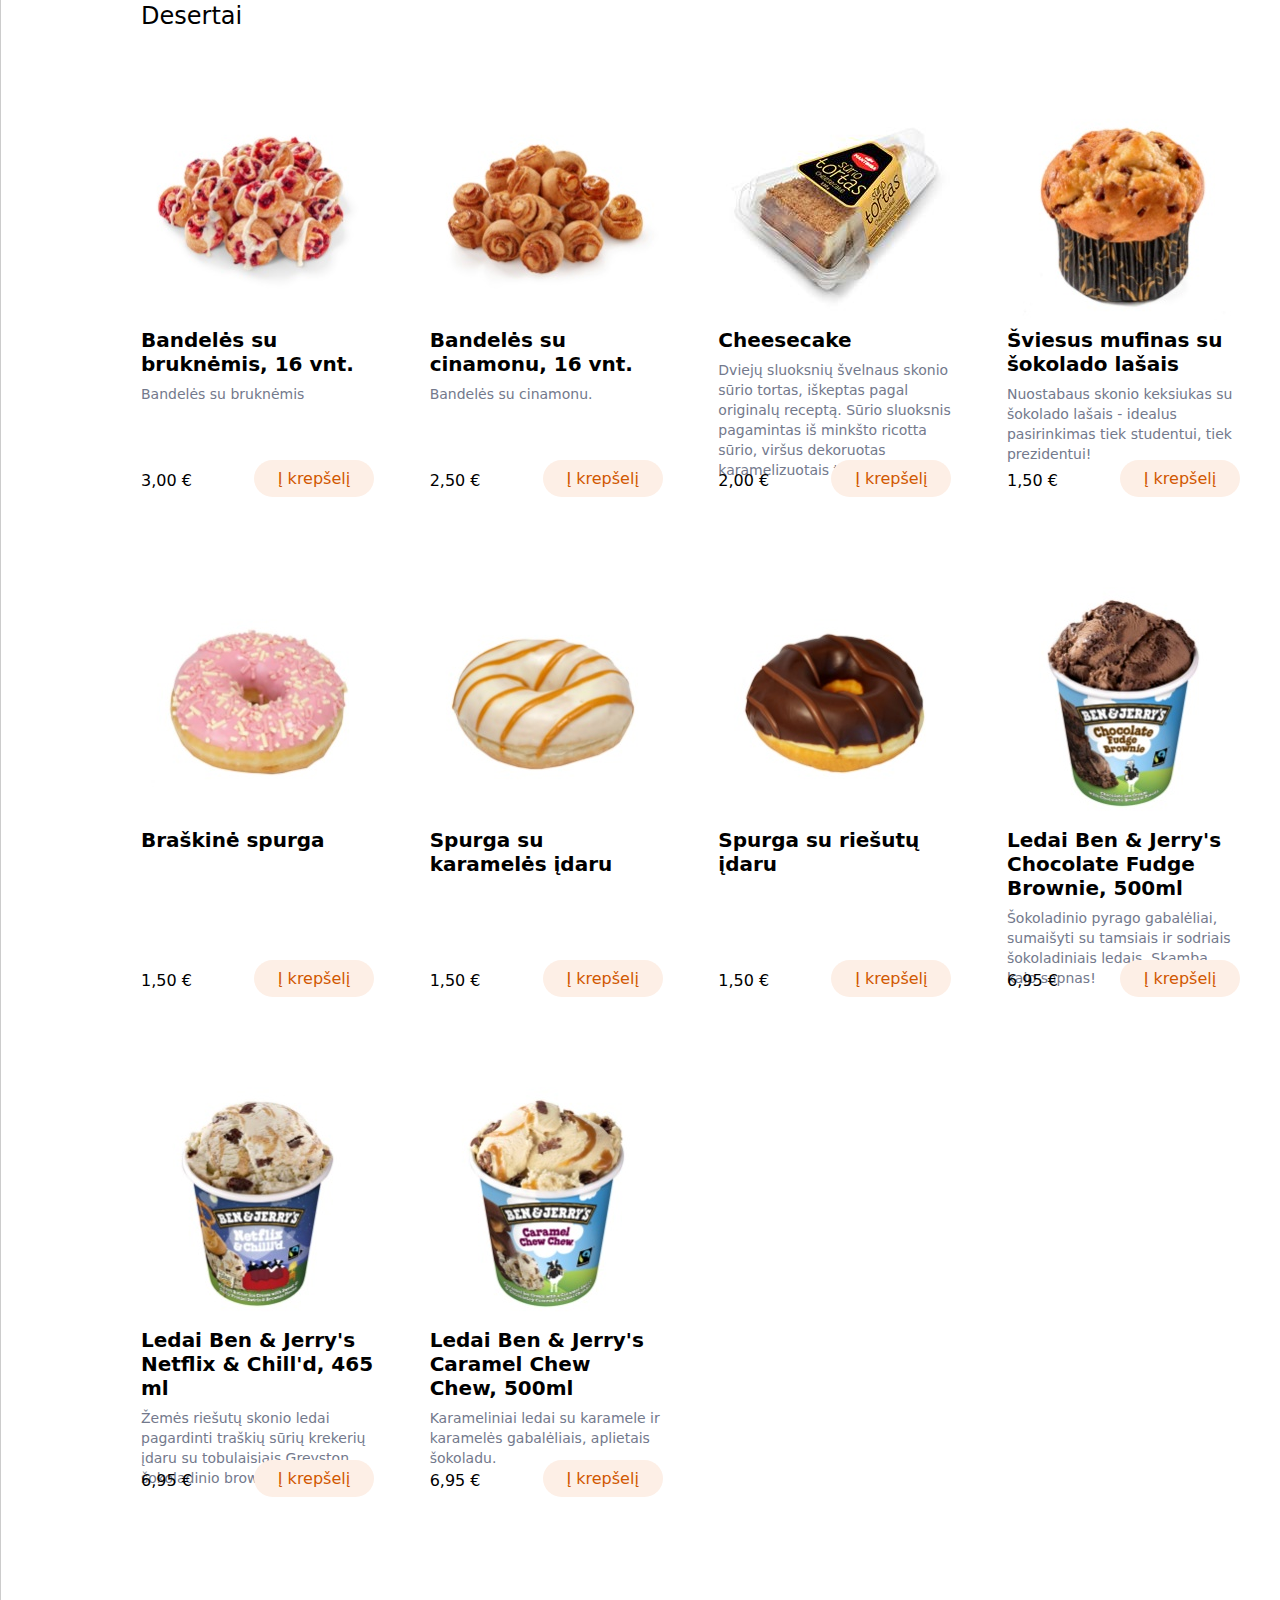
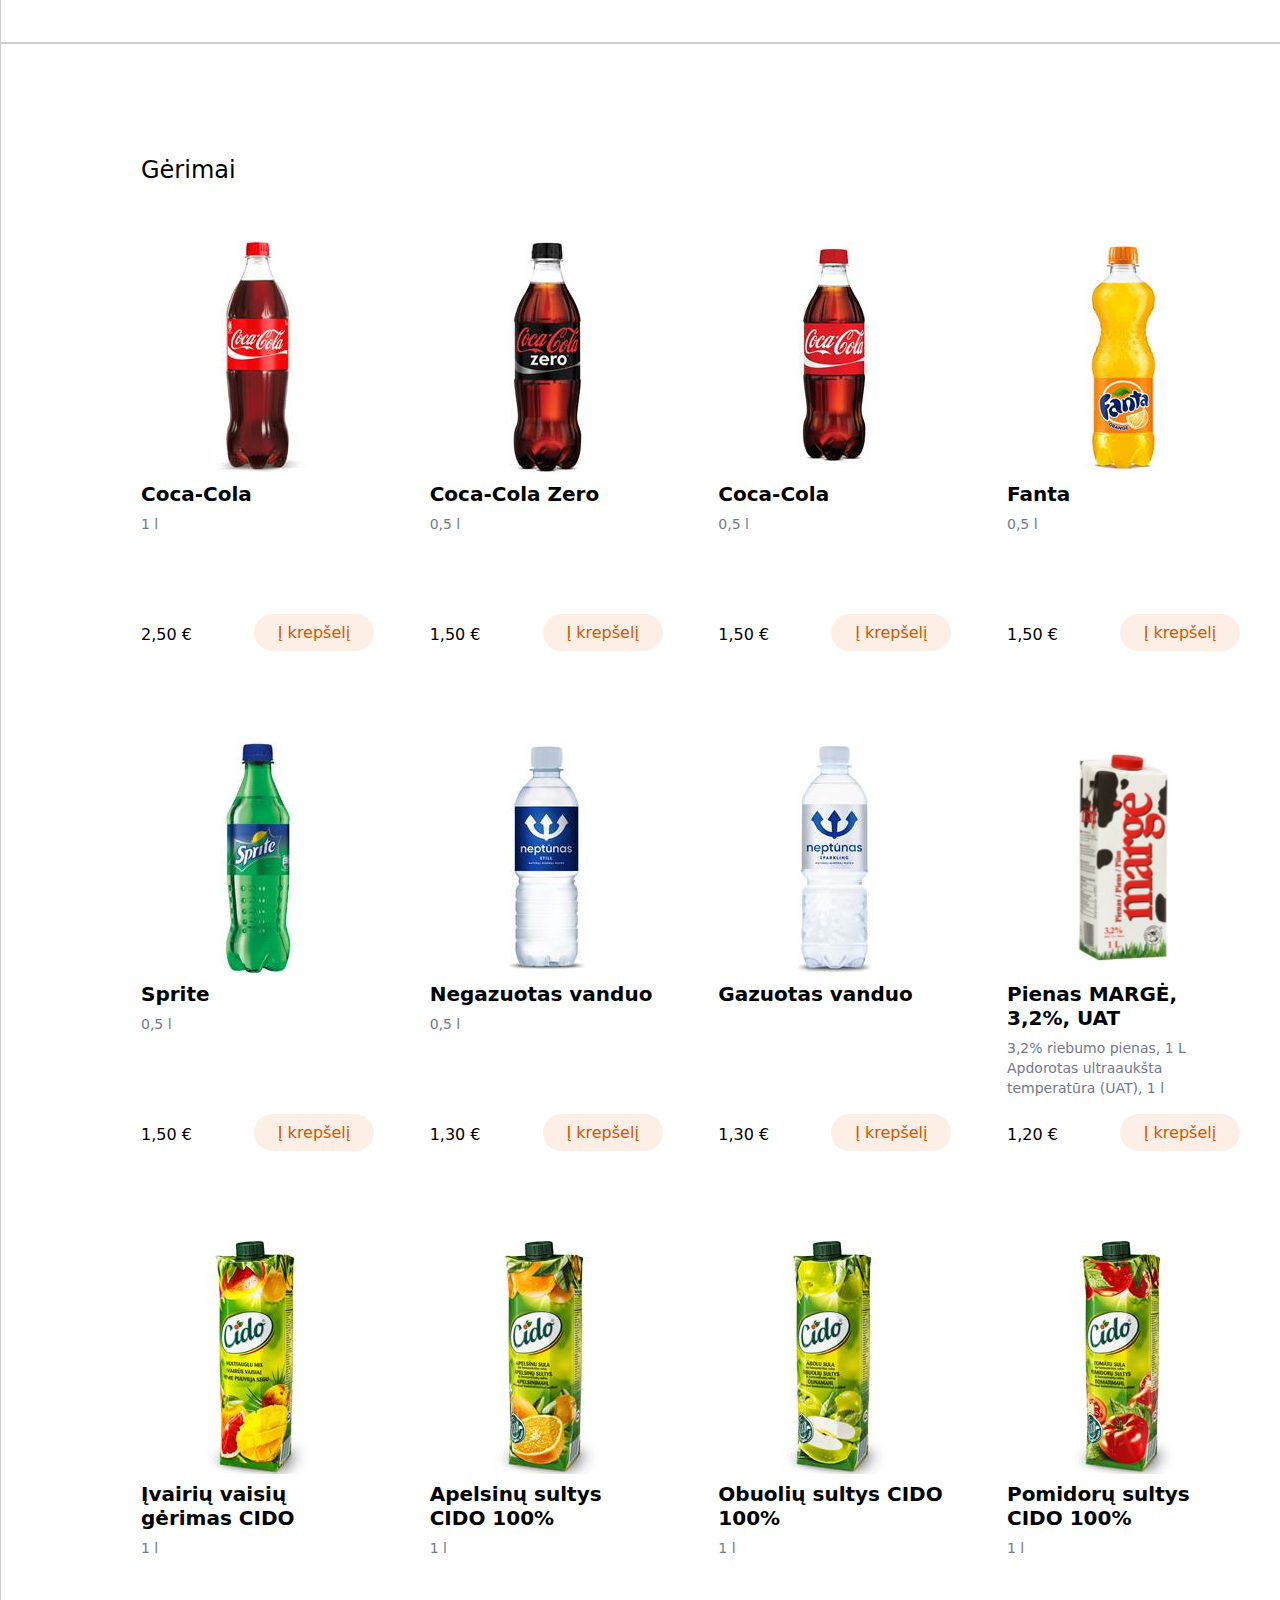
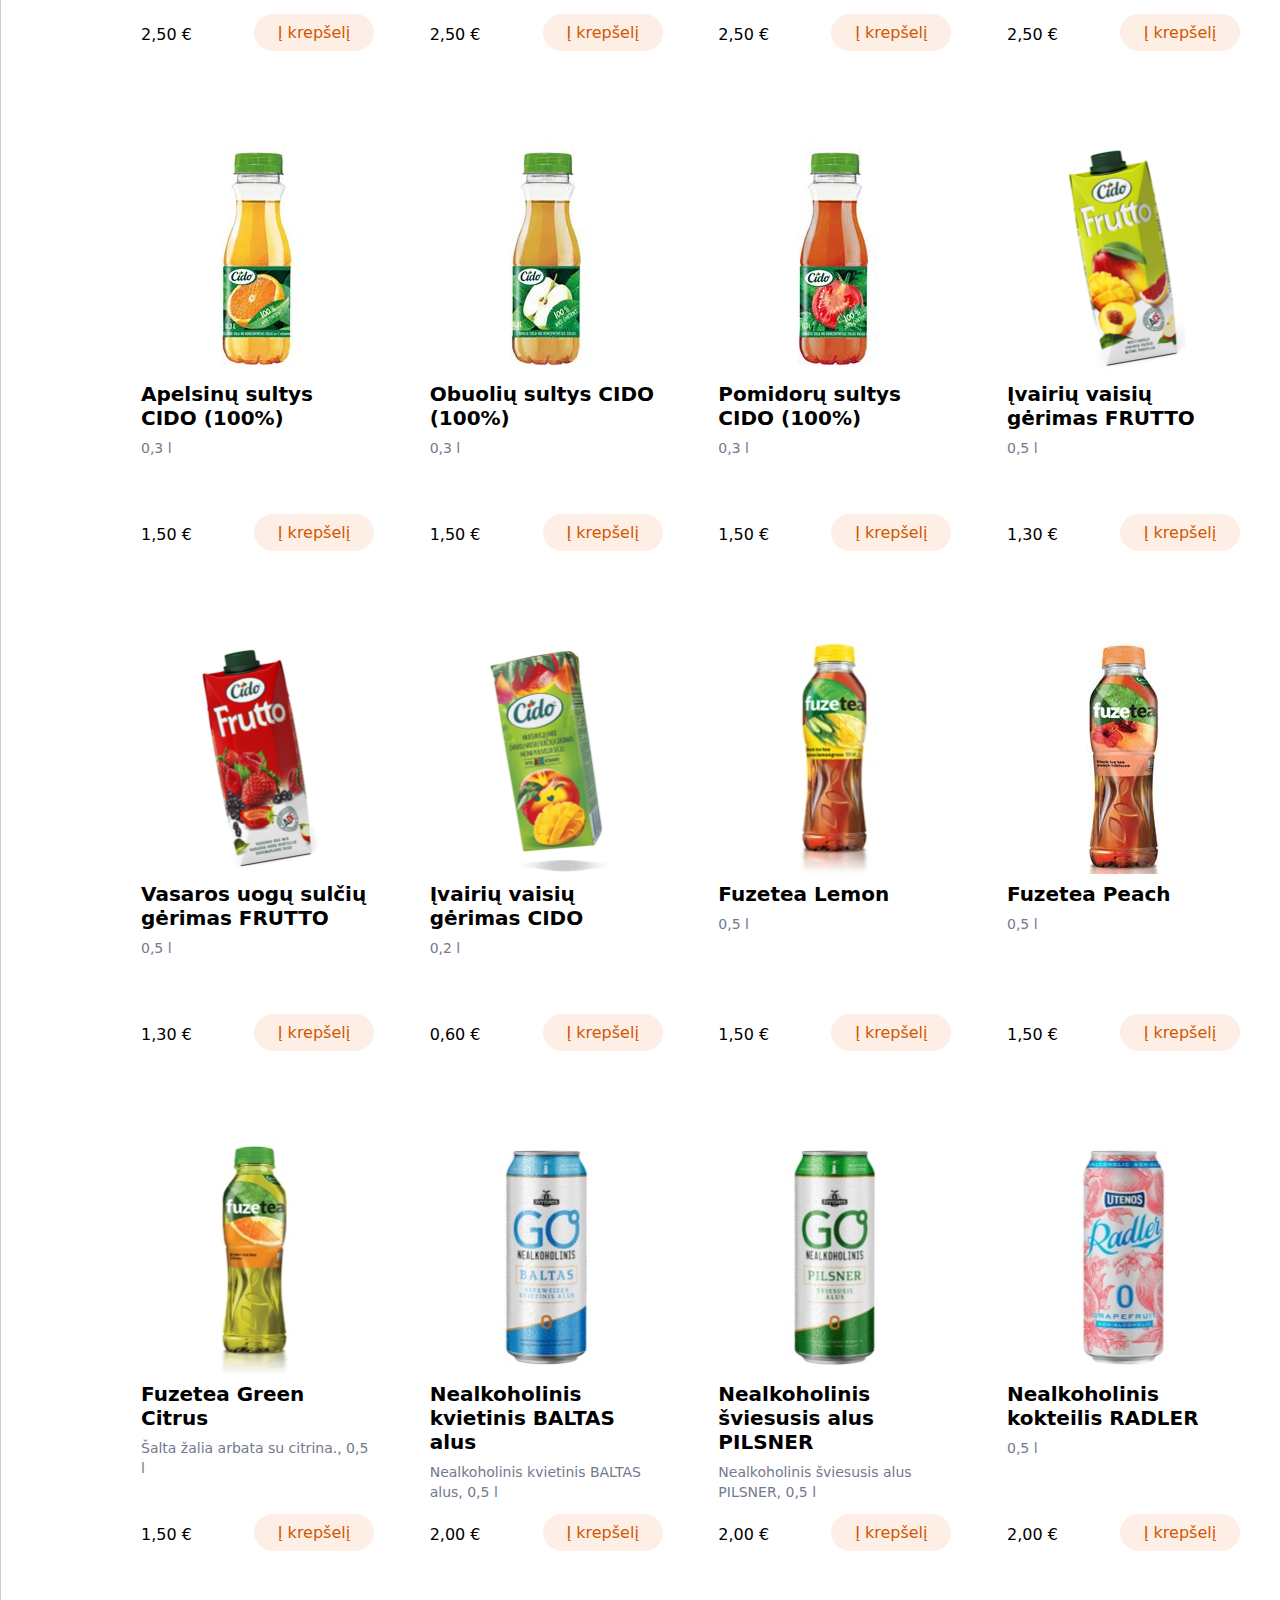
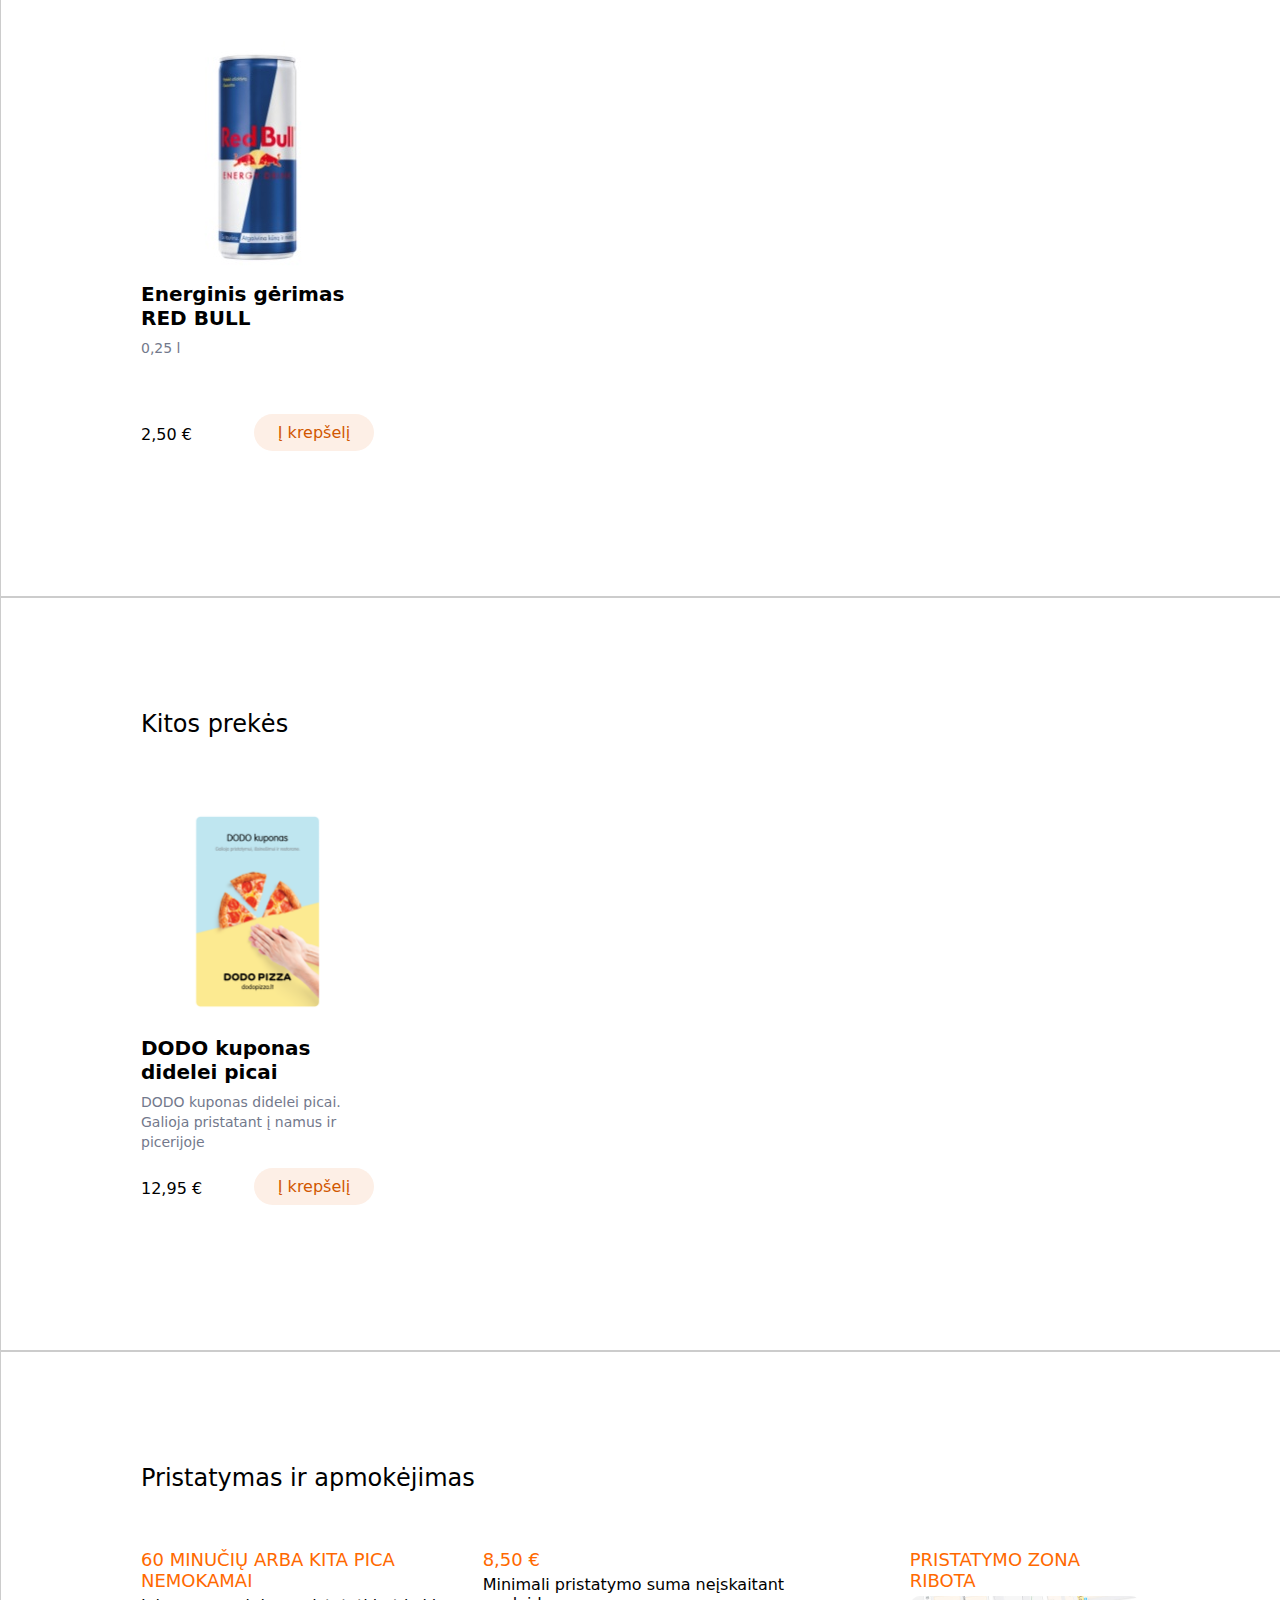
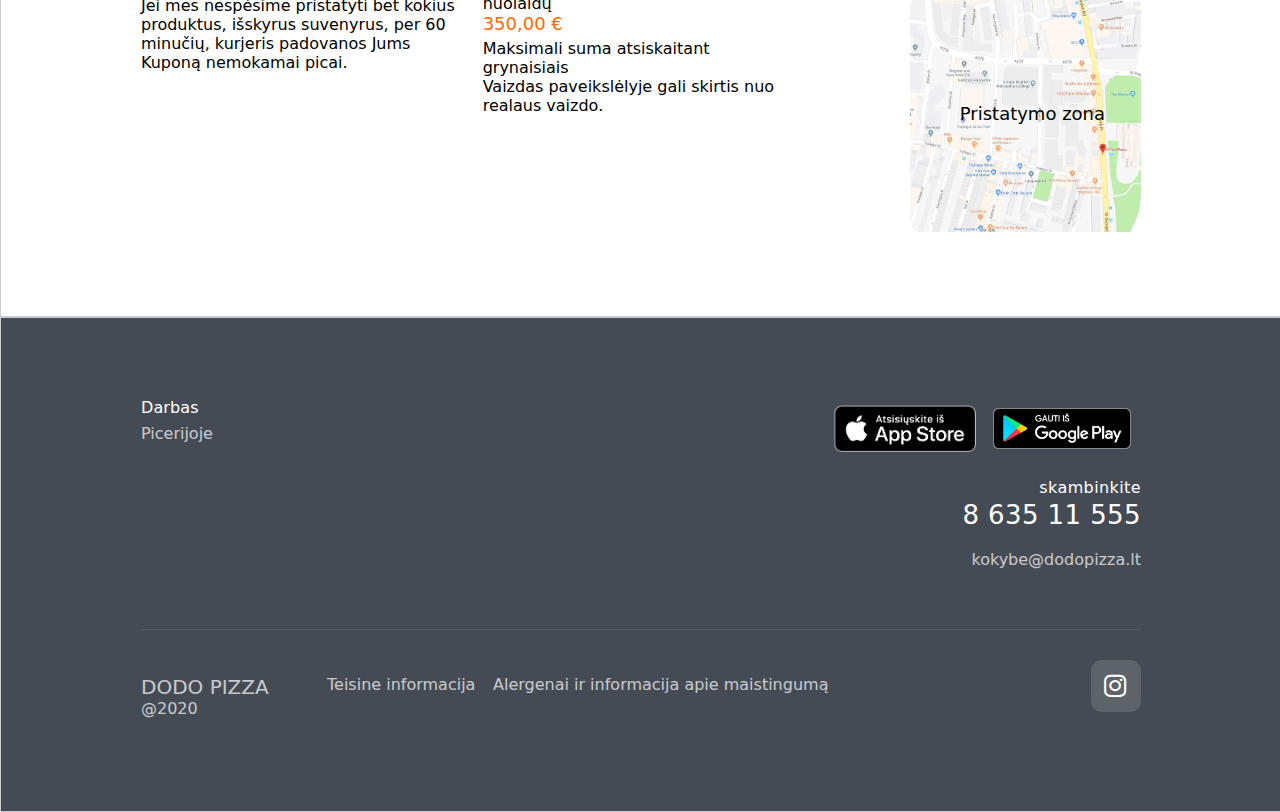
==== commit 691e7475: "header bottom" ====
--- a/index.html
+++ b/index.html
@@ -55,7 +55,20 @@
         </div>
          <!-- navigation -->
          <nav class="row">
-             
+                <div class="navigation col-12">
+                    <div class="navigation-links">
+                        <a href="#pizza">Picos</a>
+                        <a href="#snacks">Užkandžiai</a>
+                        <a href="#desserts">Desertai</a>
+                        <a href="#drinks">Gėrimai</a>
+                        <a href="#other">Kitos prekės</a>
+                        <a href="#">Akcijos</a>
+                        <a href="#">Kontaktai</a>
+                    </div>
+                    <div class="navigation-btn">
+                        <a href="./cart.html">Krepšelis</a>
+                    </div>
+                </div>
          </nav>
     </header>
     <!-- carusel -->
--- a/css/header.css
+++ b/css/header.css
@@ -1,3 +1,4 @@
+ /* header top  */
  #header > .row{
      position:relative;
  }
@@ -125,7 +126,7 @@
             text-decoration: none;
         }
     .sign-in{
-        grid-column-start: 11;
+        grid-column-start: 12;
         grid-column-end:13;
         float: right;
         font-size: 14px;
@@ -146,4 +147,47 @@
         }
         .btn-sign-in:hover{
             color: rgb(0, 0, 0);  
+        }
+/* header bottom */
+.navigation{
+    display: inline-block;
+    width: 100%;
+}
+    .navigation-links{
+        display: inline-block;
+        width: 75%;
+        float:left;
+    }
+        .navigation-links a{
+            display: inline-block;
+            font-weight: 500;
+            color: black;
+            font-size: 14px;
+            line-height: 1;
+            padding: 22px 0px;
+            transition: color 0.25s ease 0s, padding 0.25s ease 0s;
+            margin-left: 20px;
+        }
+        .navigation-links a:first-of-type{
+            margin-left: 0;
+        }
+        .navigation-links a:hover{
+            color:rgb(209, 87, 0);
+        }
+    .navigation-btn{
+        display: inline-block;
+        width: 25%;
+        float:right;
+        text-align: right;
+    }
+        .navigation-btn > a {
+            height: 40px;
+            font-size: 17px;
+            line-height: 24px;
+            padding: 10px 20px;
+            background-color: rgb(255, 105, 0);
+            color: rgb(255, 255, 255);
+            border-radius: 25px;
+            font-weight: 500;
+            
         }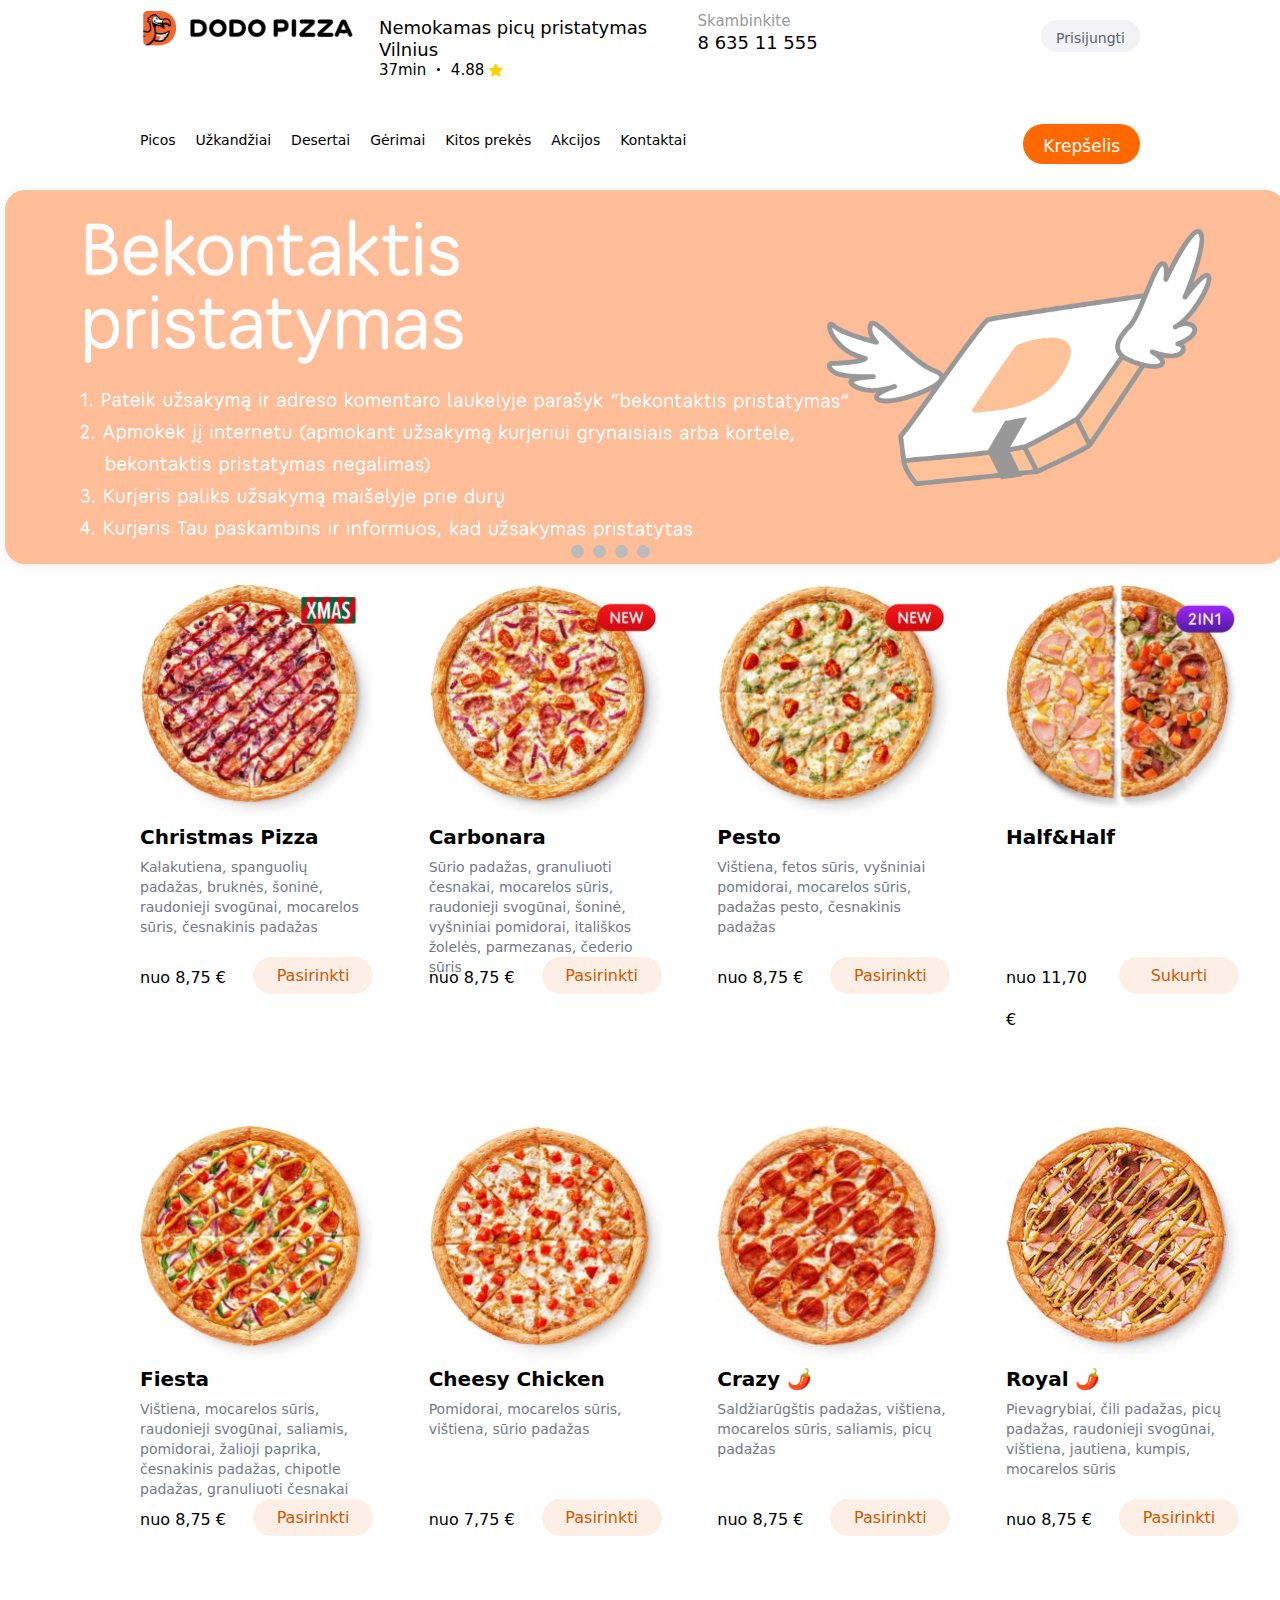
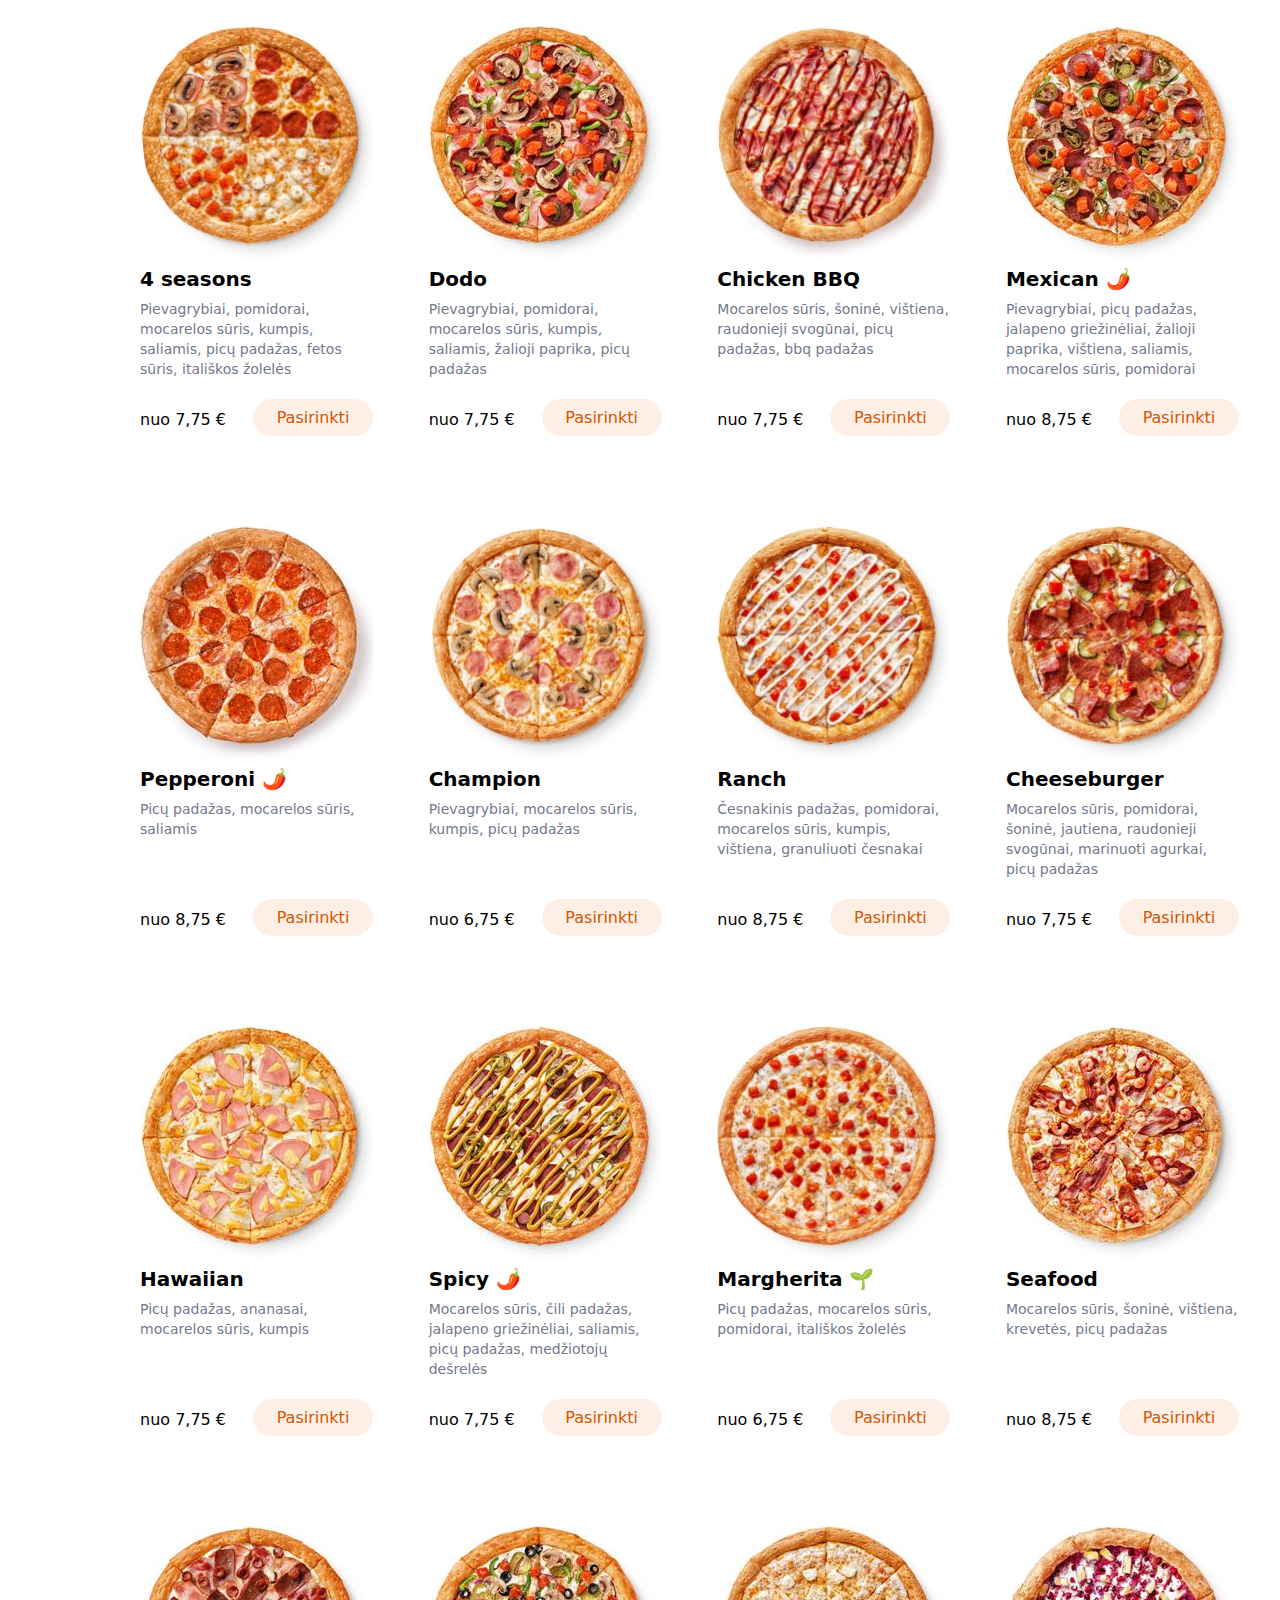
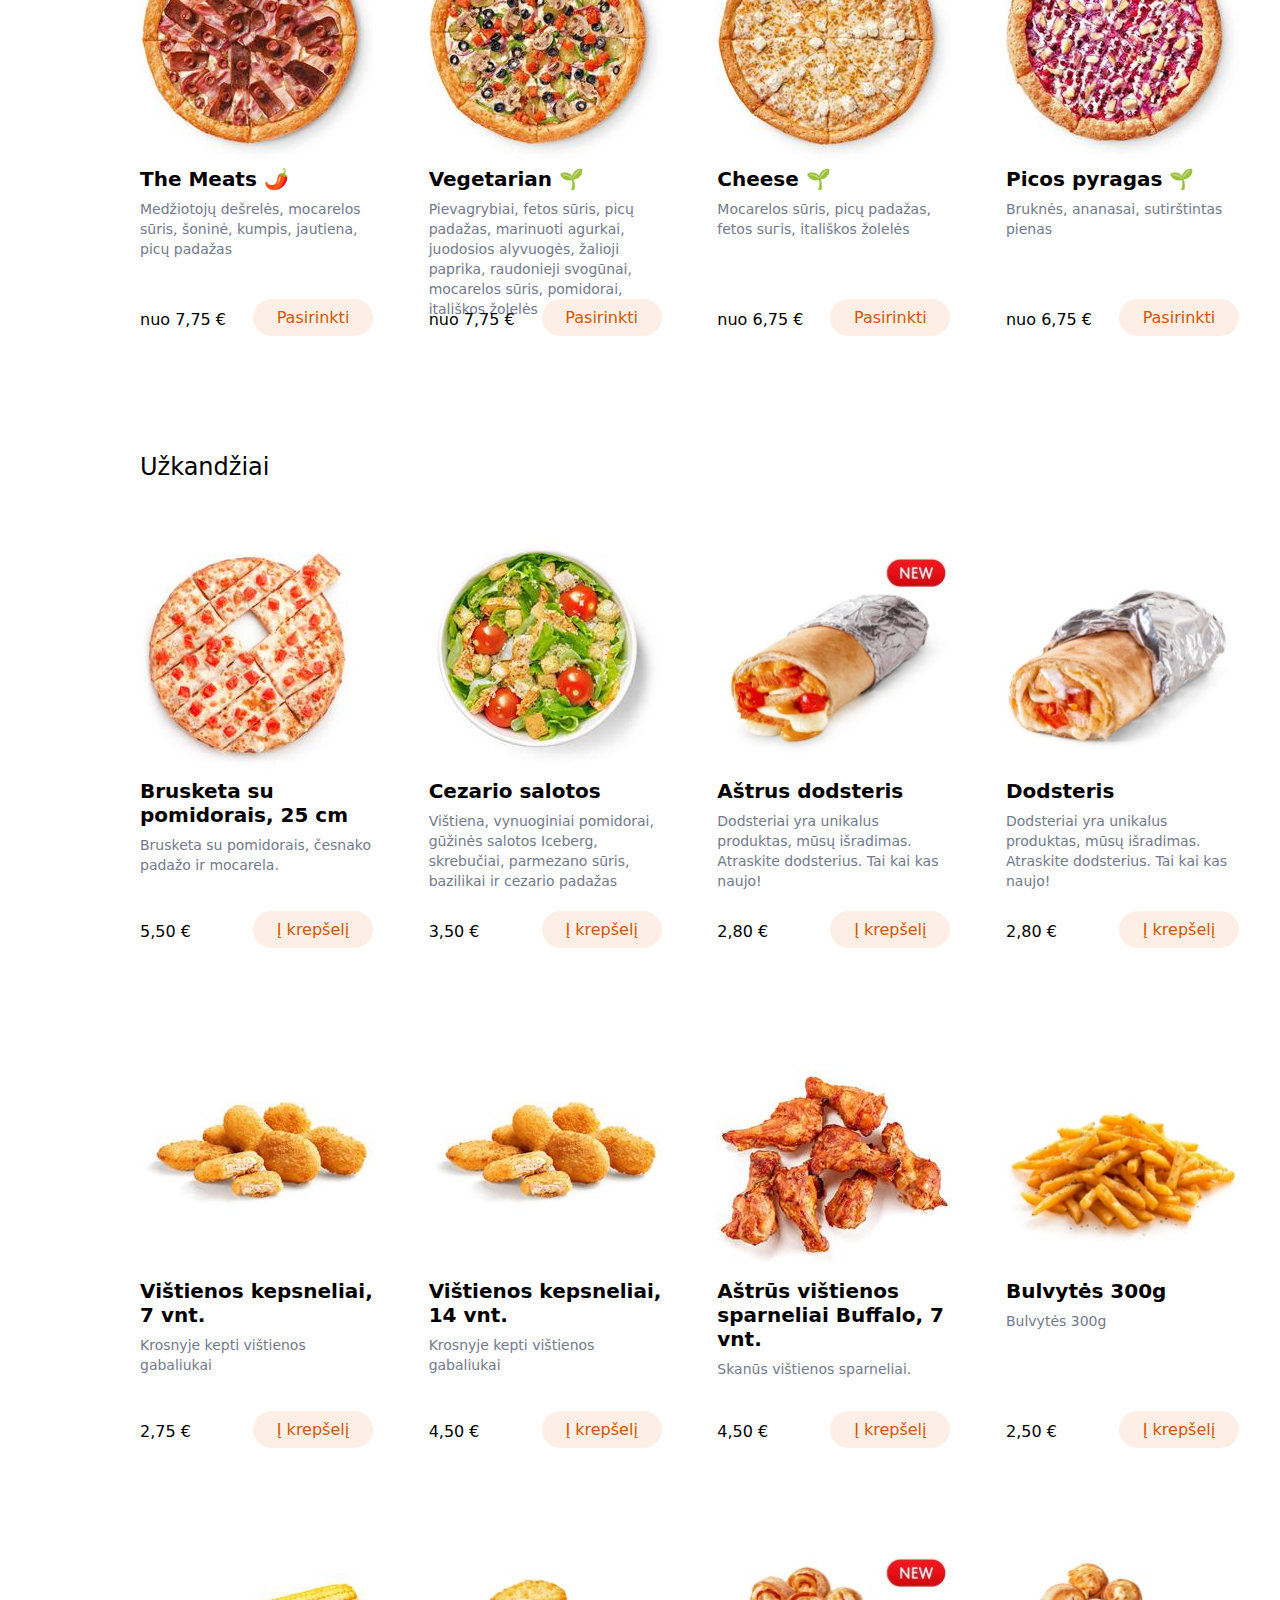
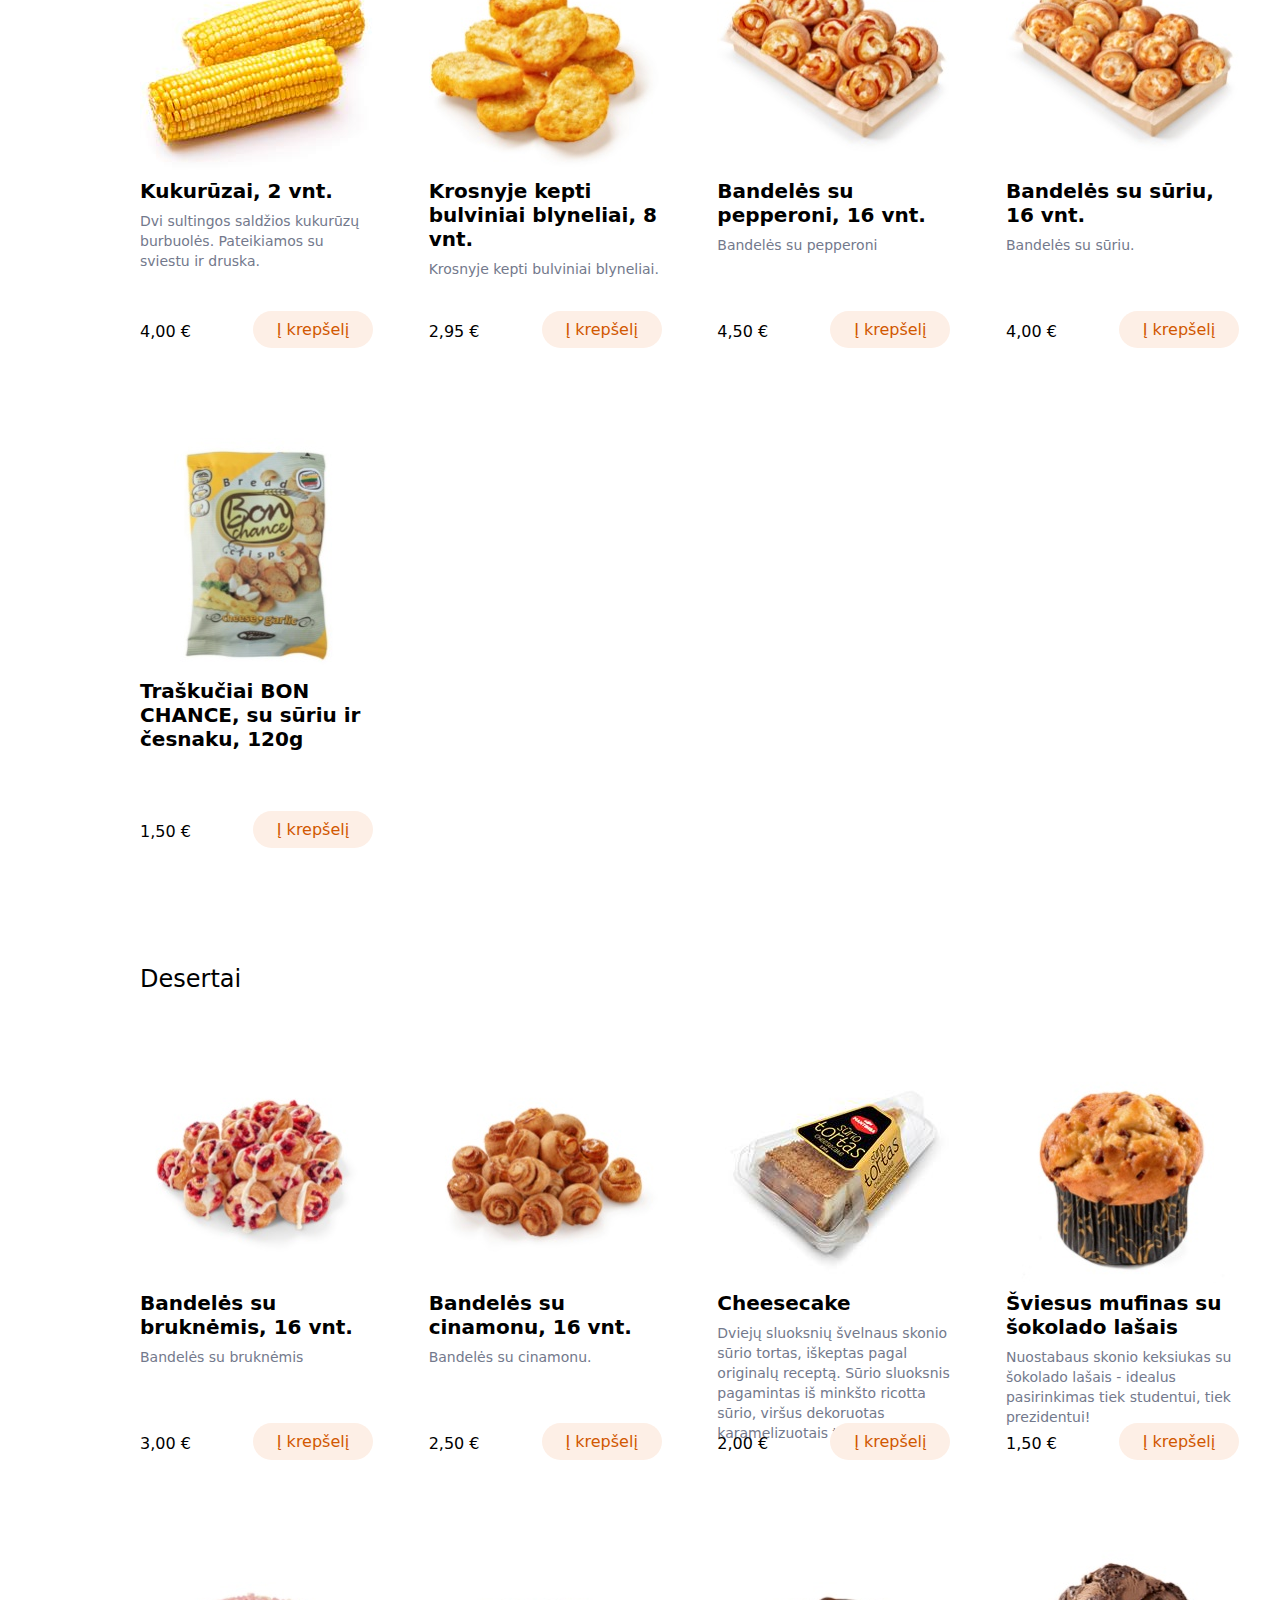
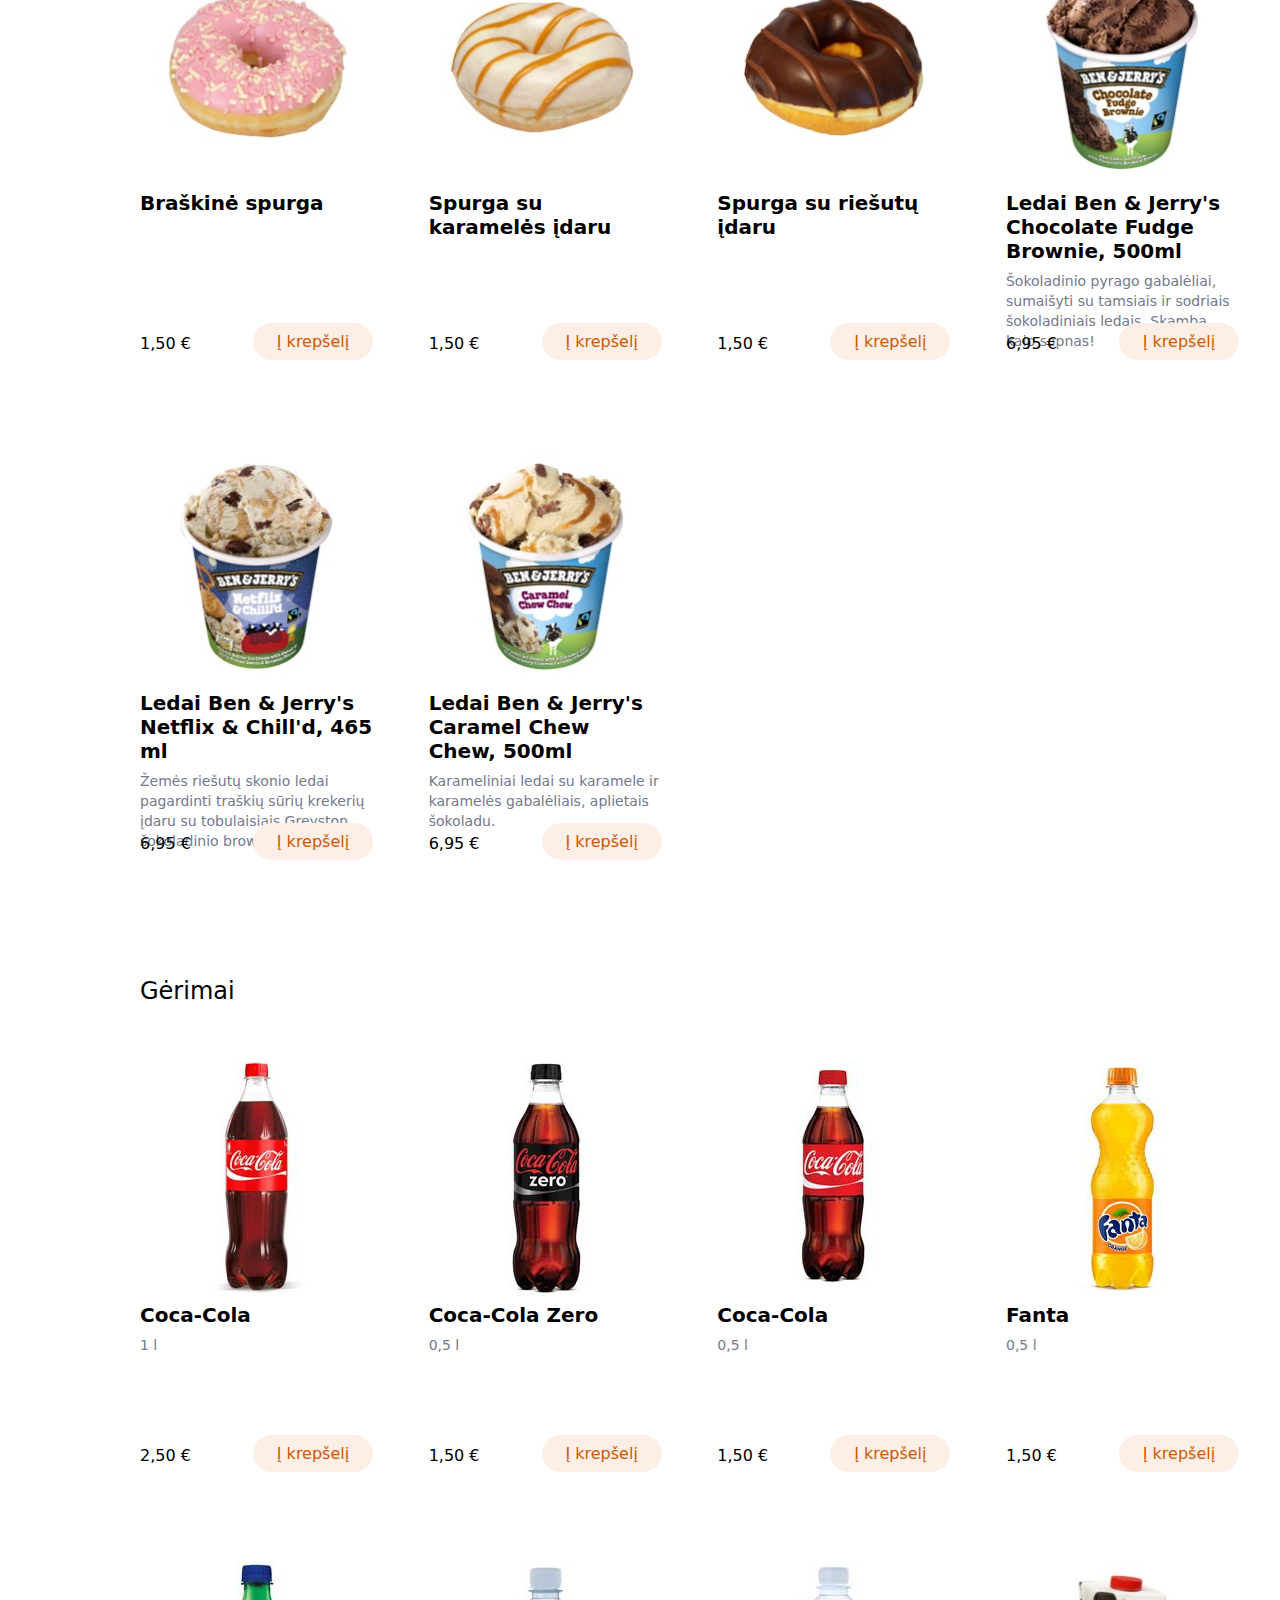
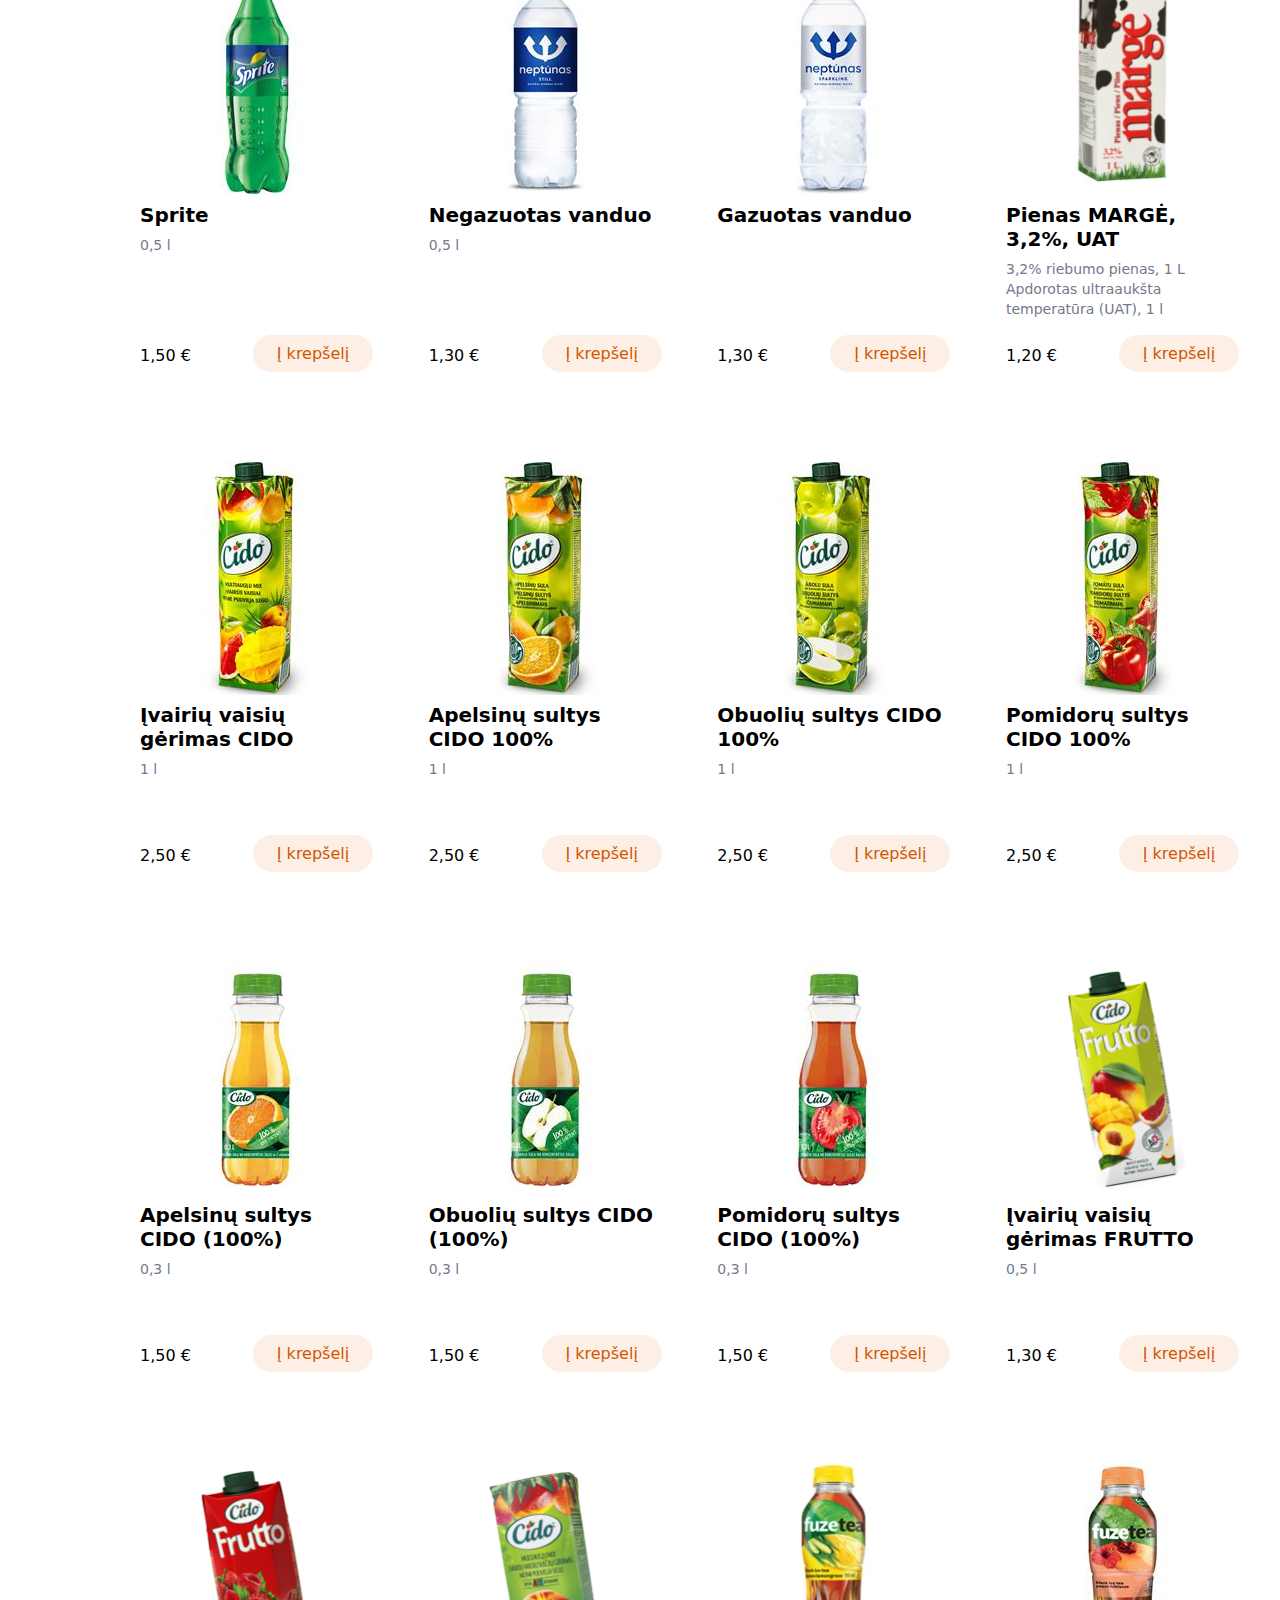
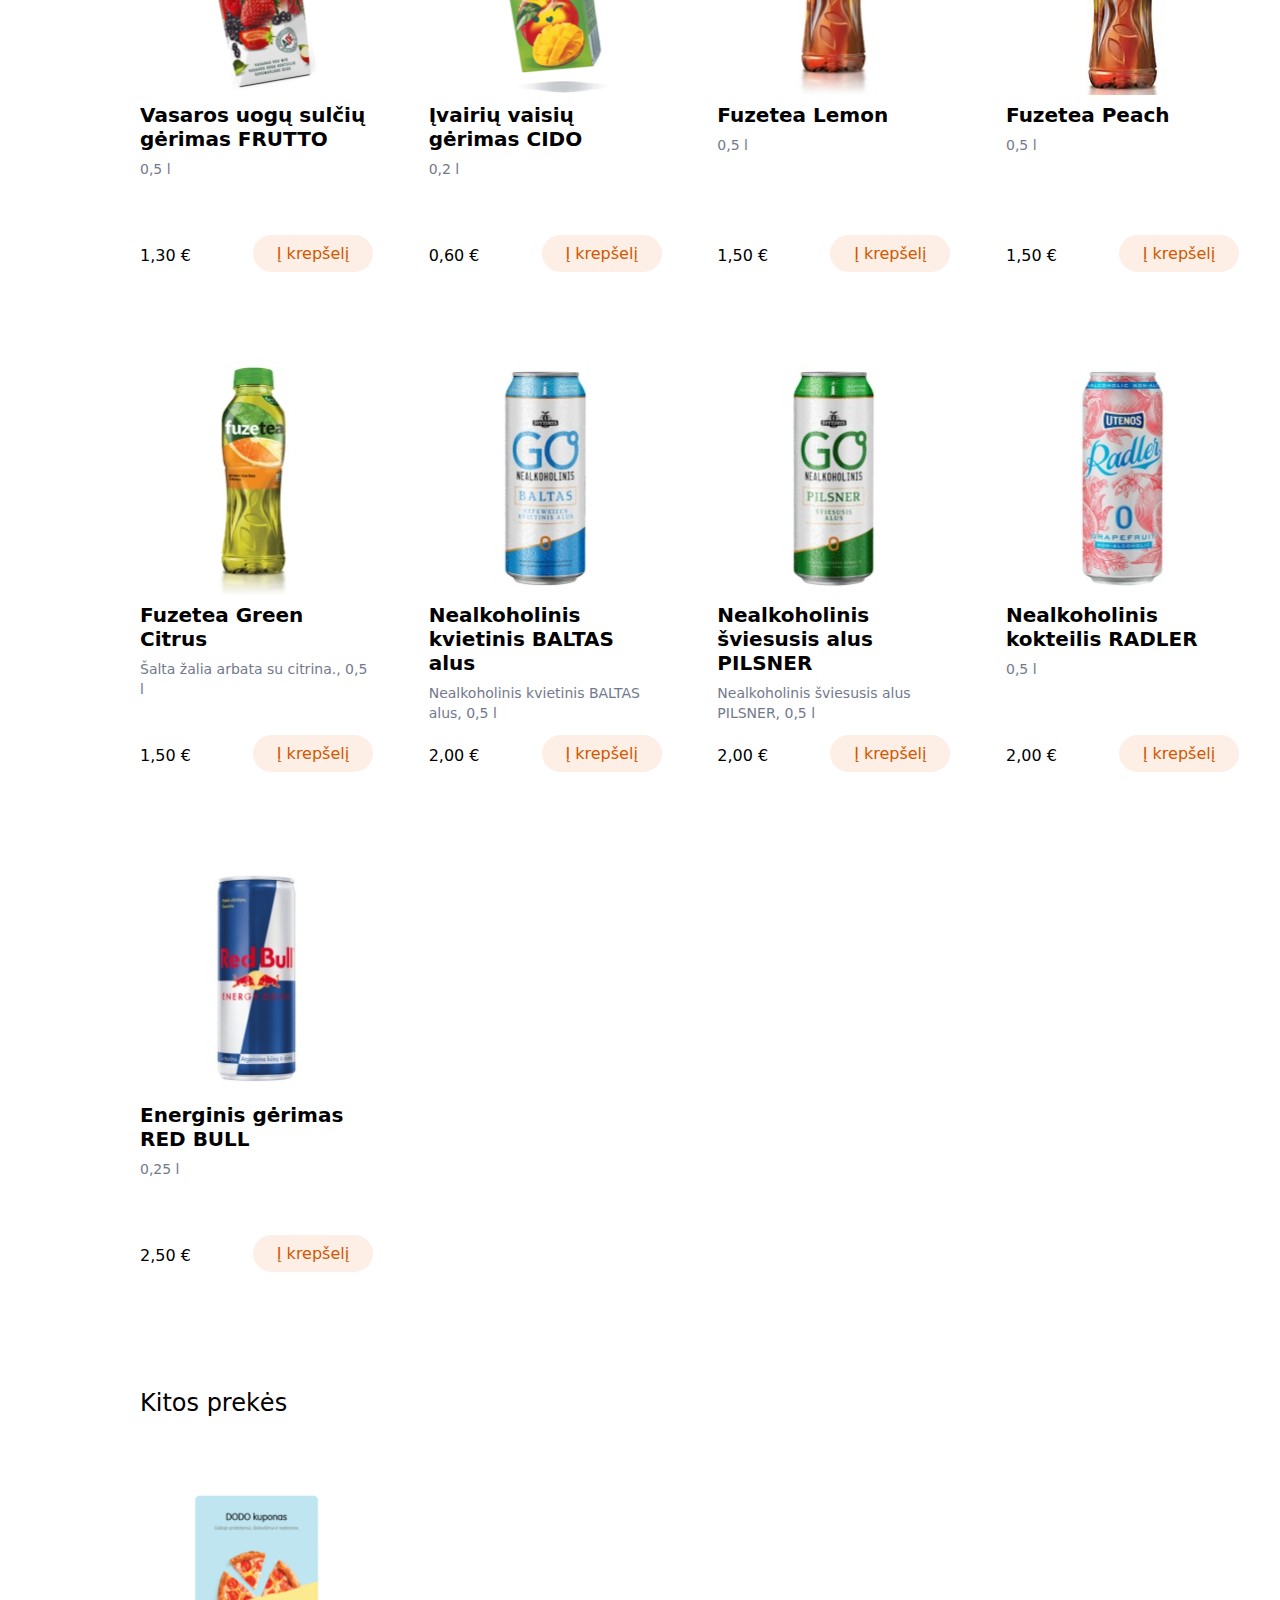
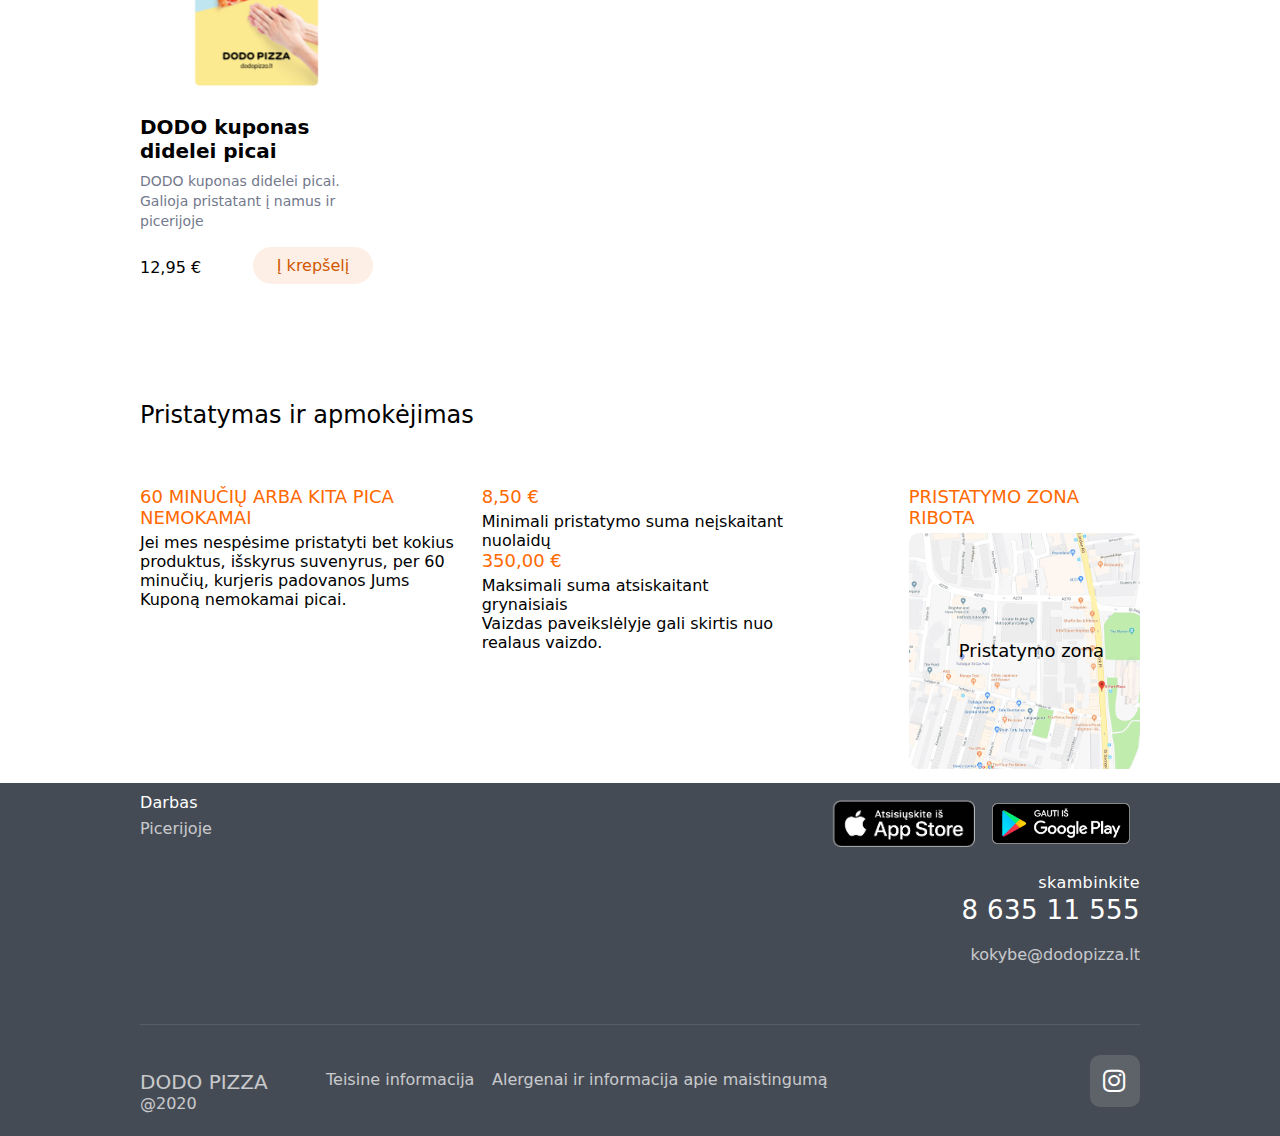
==== commit 42111e30: "rendering navigation adding event listener on scroll" ====
--- a/index.html
+++ b/index.html
@@ -54,8 +54,9 @@
             </div>
         </div>
          <!-- navigation -->
-         <nav class="row">
-                <div class="navigation col-12">
+         <nav class="row" >
+             <div class="col-12" id="navigation">
+                <!-- <div class="navigation col-12">
                     <div class="navigation-links">
                         <a href="#pizza">Picos</a>
                         <a href="#snacks">Užkandžiai</a>
@@ -64,11 +65,16 @@
                         <a href="#other">Kitos prekės</a>
                         <a href="#">Akcijos</a>
                         <a href="#">Kontaktai</a>
+                        
                     </div>
                     <div class="navigation-btn">
-                        <a href="./cart.html">Krepšelis</a>
-                    </div>
-                </div>
+                        <a href="#">Krepšelis</a>
+                    </div>
+                </div>
+                <div class="basket">
+                    <div class="empty"><span></span></div>
+                </div> -->
+            </div>
          </nav>
     </header>
     <!-- carusel -->
--- a/css/layout.css
+++ b/css/layout.css
@@ -6,15 +6,13 @@
 .container-fluid {
     display: grid;
     grid-template-columns: 1fr 1200px 1fr;
-    padding: 80px 0;
-    border: 1px solid #ccc;
+    padding: 20px 0;
 }
 
 .container {
     display: grid;
     grid-template-columns: 1fr 1200px 1fr;
-    padding: 80px 0;
-    border: 1px solid #ccc;
+    padding: 10px 0;
     row-gap: 30px;
 }
     .container-fluid > .row,
--- a/css/header.css
+++ b/css/header.css
@@ -149,9 +149,22 @@
             color: rgb(0, 0, 0);  
         }
 /* header bottom */
+#navigation{
+    /* position: fixed;
+    top: 0;
+    width:100%; */
+}
+.scroll {
+    position: fixed;
+    top: 0;
+    width: 100%;
+    background-color: white;
+    z-index: 1;
+    transition: all 0.5s;
+}
 .navigation{
     display: inline-block;
-    width: 100%;
+    width: 1200px;
 }
     .navigation-links{
         display: inline-block;
@@ -163,7 +176,7 @@
             font-weight: 500;
             color: black;
             font-size: 14px;
-            line-height: 1;
+            /* line-height: 1; */
             padding: 22px 0px;
             transition: color 0.25s ease 0s, padding 0.25s ease 0s;
             margin-left: 20px;
@@ -179,8 +192,11 @@
         width: 25%;
         float:right;
         text-align: right;
+        margin-top:14px;
+        
     }
         .navigation-btn > a {
+            display: inline-block;
             height: 40px;
             font-size: 17px;
             line-height: 24px;
@@ -188,6 +204,16 @@
             background-color: rgb(255, 105, 0);
             color: rgb(255, 255, 255);
             border-radius: 25px;
-            font-weight: 500;
-            
-        }+            font-weight: 500; 
+        }
+@media (max-width: 1300px) {
+    .navigation{
+        width: 1000px;
+    }
+}
+@media (max-width: 1100px) {
+    .navigation{
+        width:1fr;
+    }
+}
+        